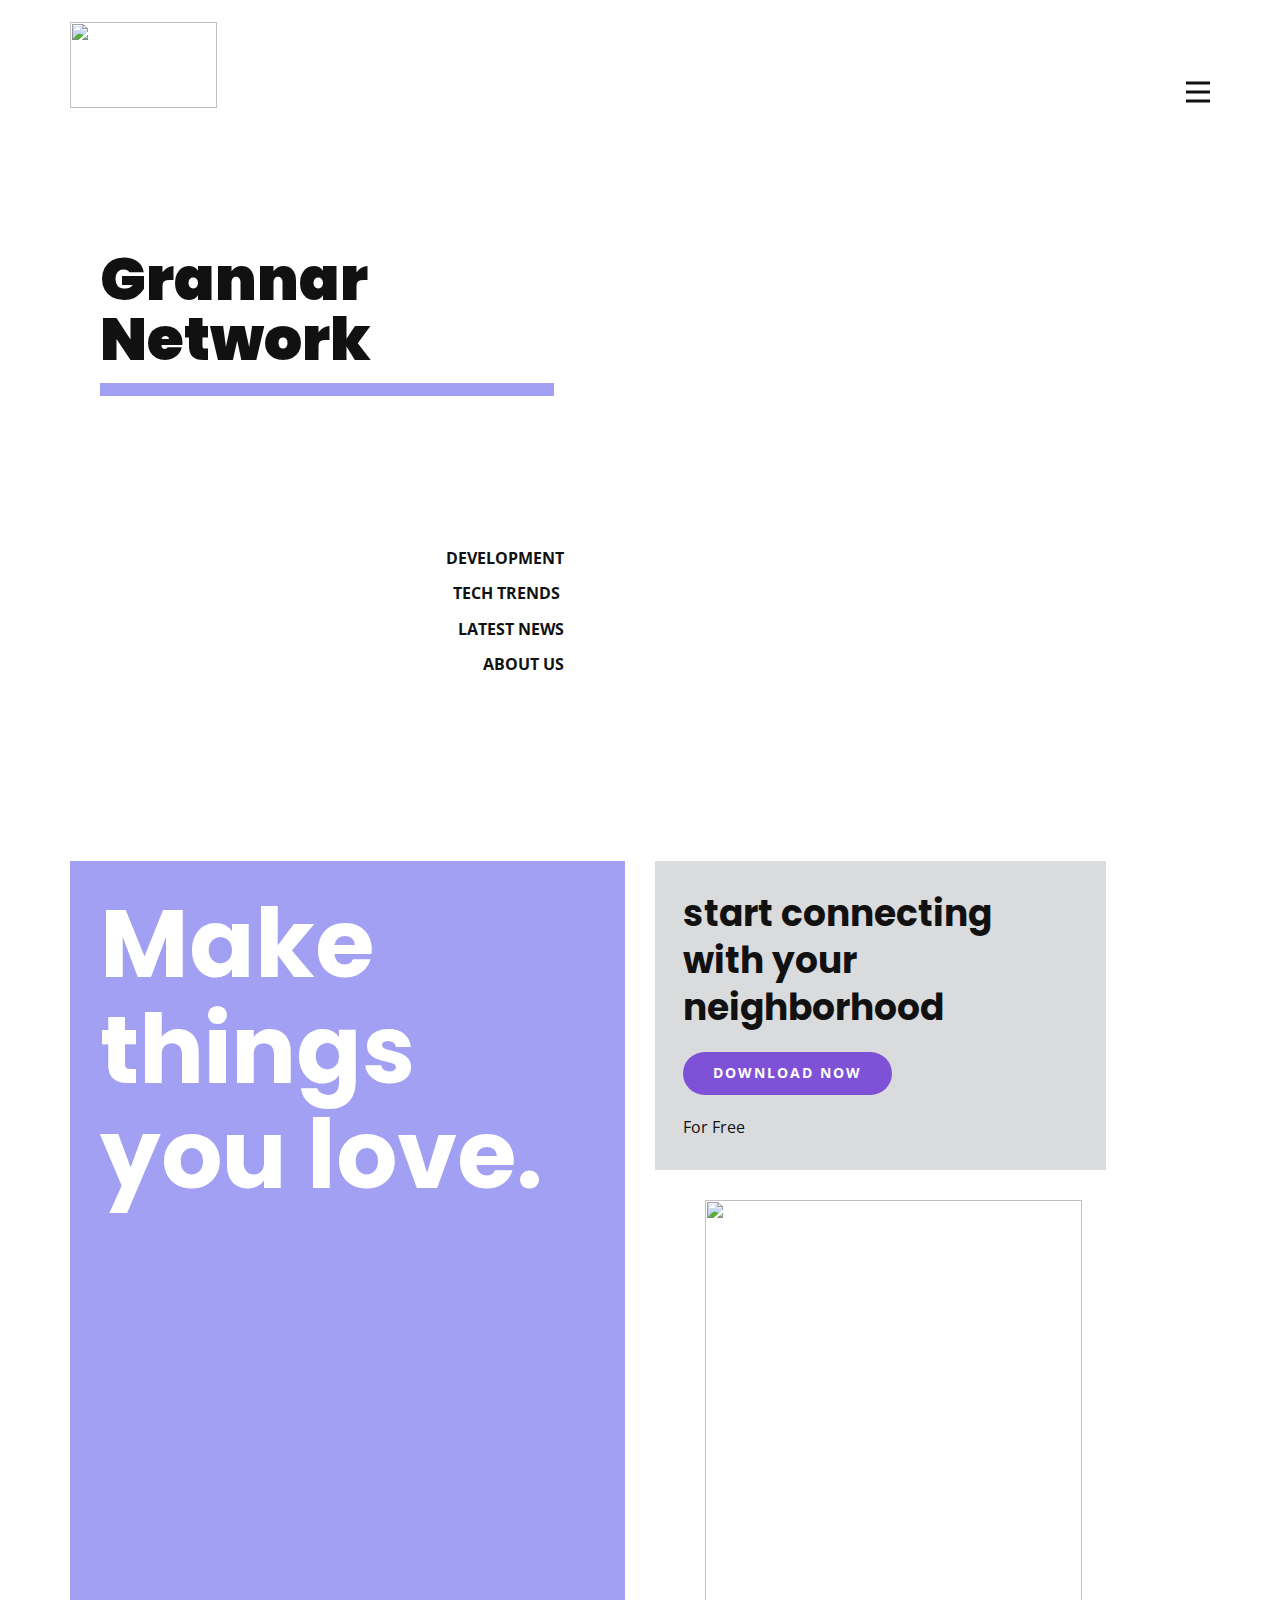
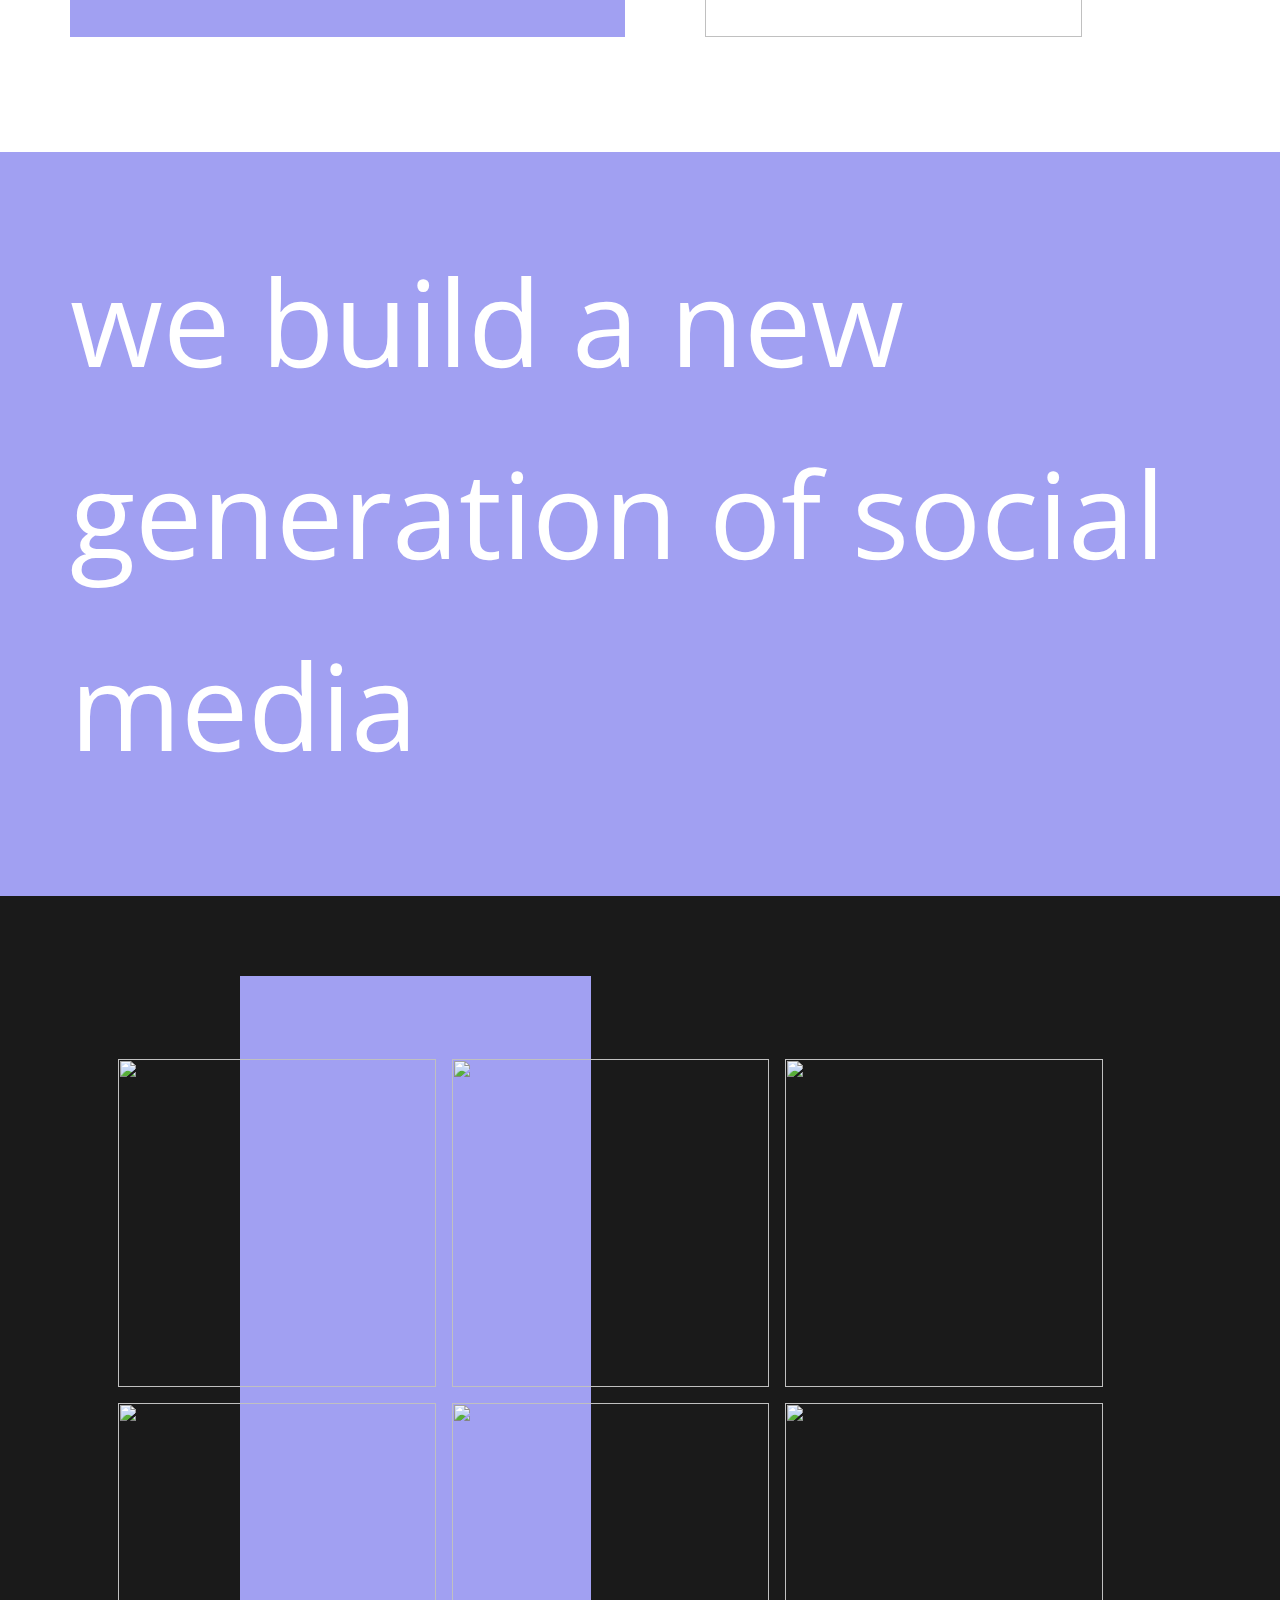
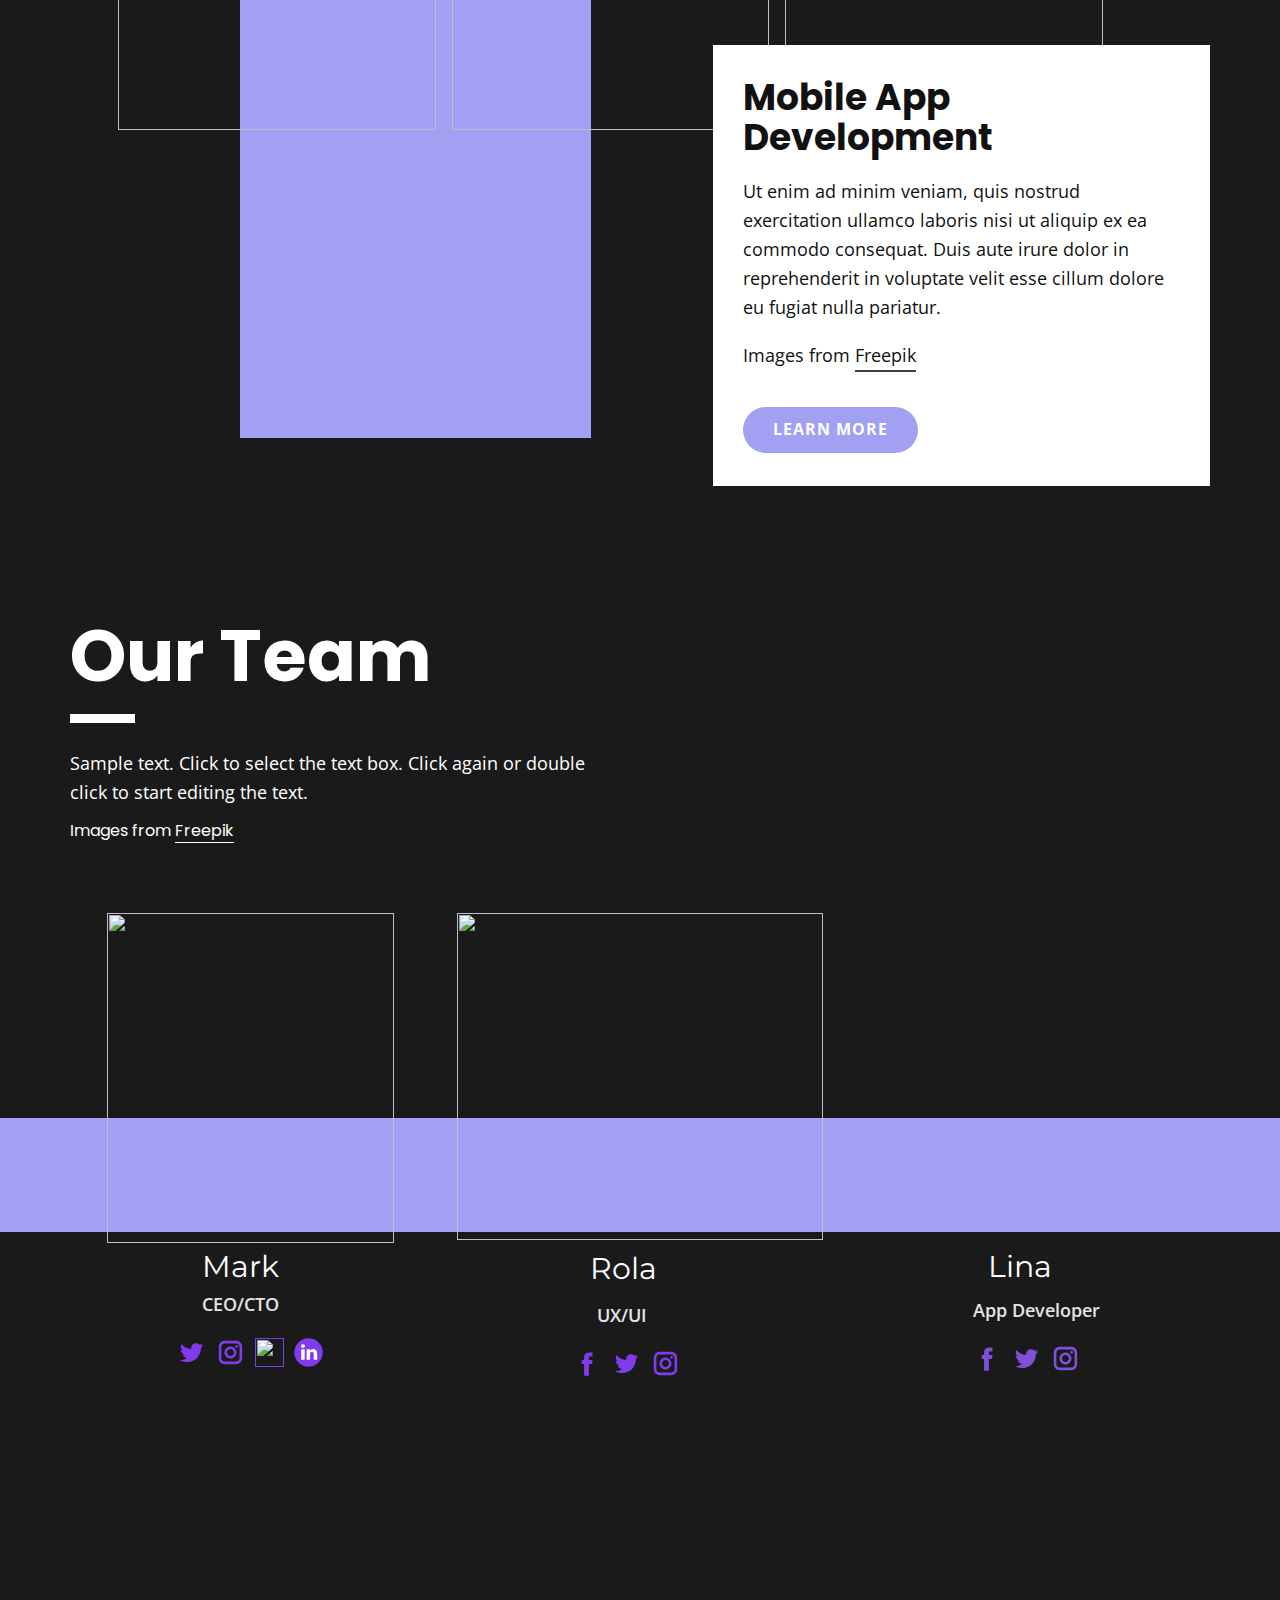
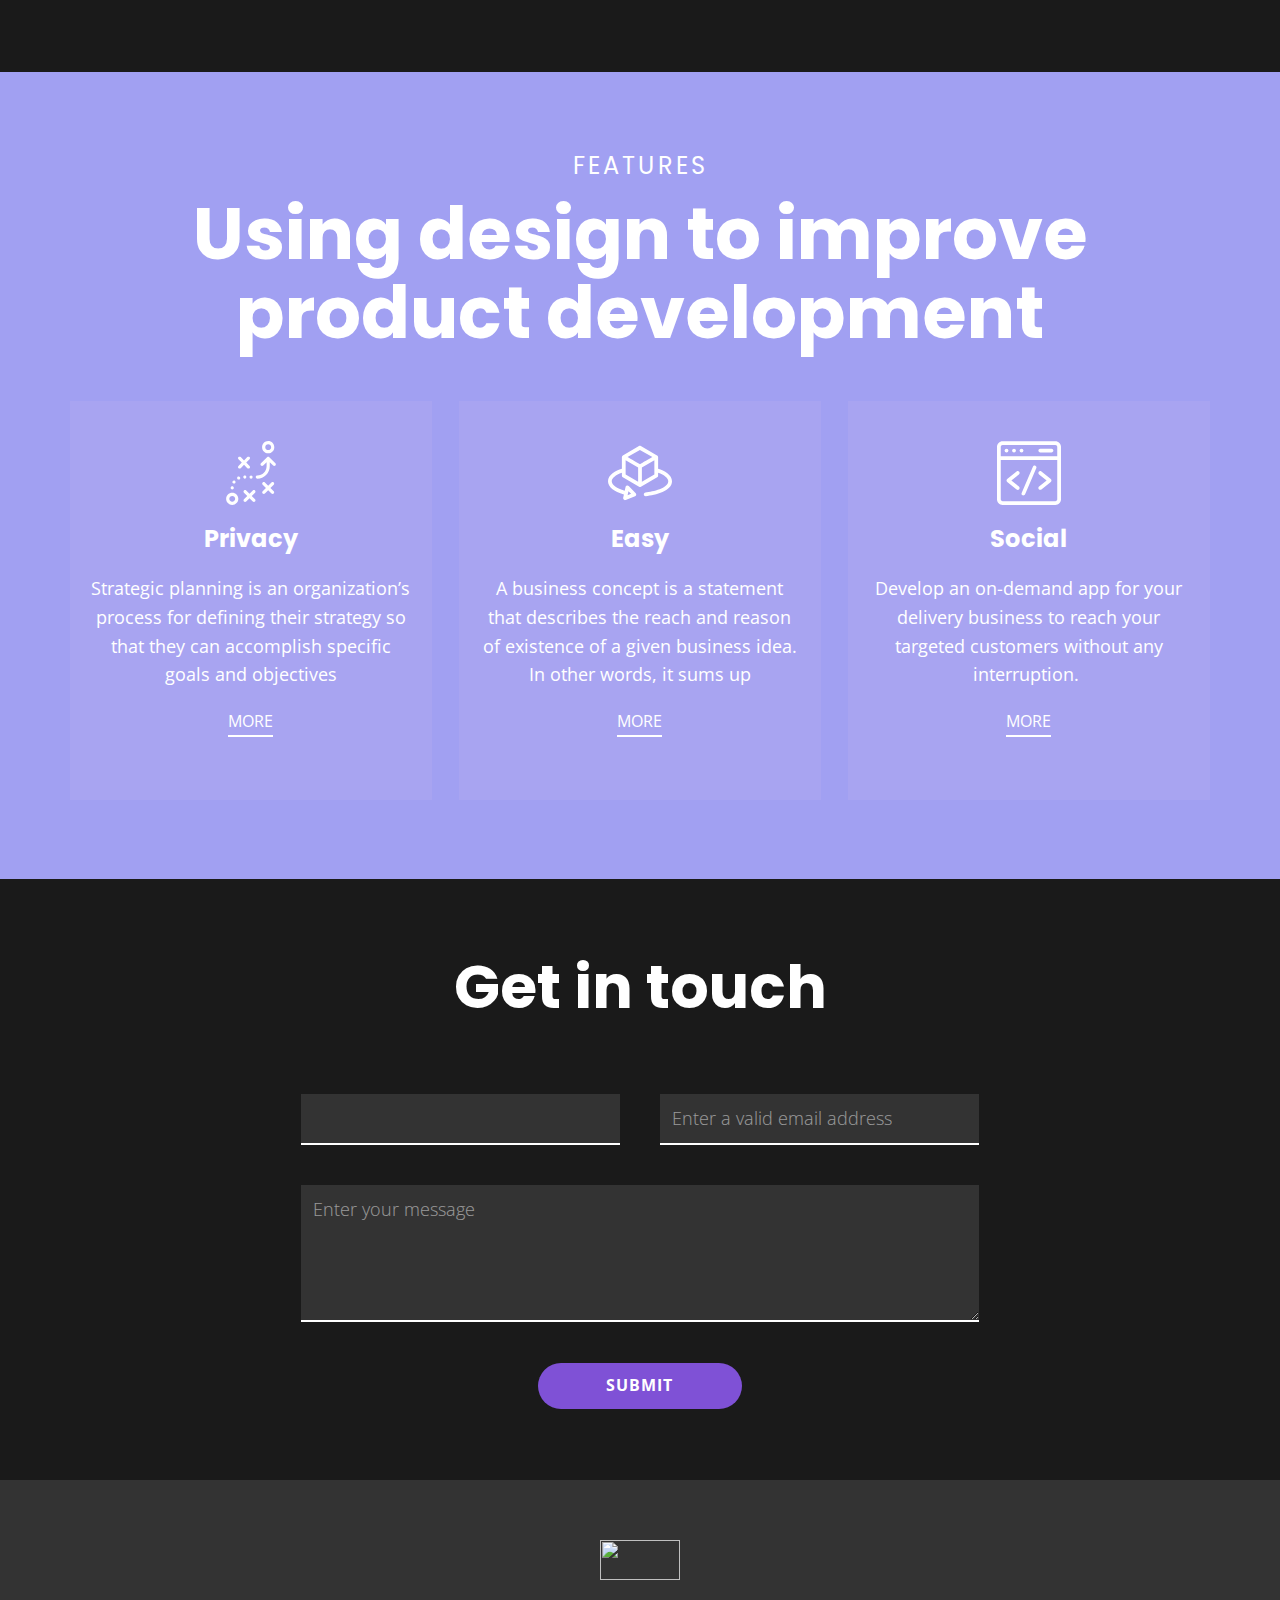
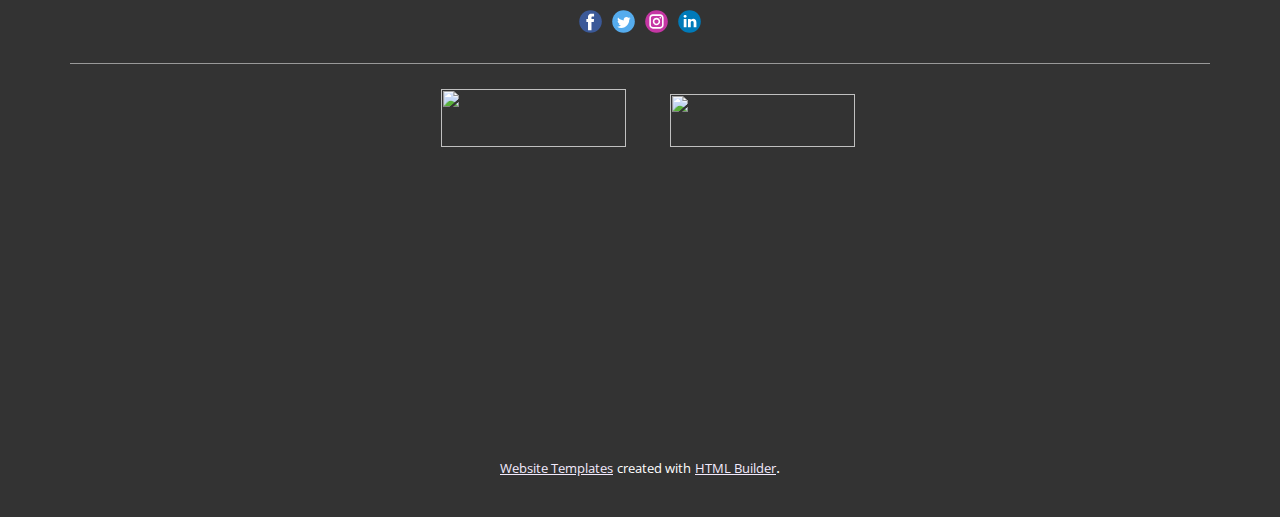
==== index.html @ 90493977 "Add files via upload" ====
<!DOCTYPE html>
<html style="font-size: 16px;" lang="en"><head>
    <meta name="viewport" content="width=device-width, initial-scale=1.0">
    <meta charset="utf-8">
    <meta name="keywords" content="Get in touch">
    <meta name="description" content="">
    <title>Page 5</title>
    <link rel="stylesheet" href="nicepage.css" media="screen">
<link rel="stylesheet" href="Page-5.css" media="screen">
    <script class="u-script" type="text/javascript" src="jquery-1.9.1.min.js" defer=""></script>
    <script class="u-script" type="text/javascript" src="nicepage.js" defer=""></script>
    <meta name="generator" content="Nicepage 4.21.19, nicepage.com">
    <link id="u-theme-google-font" rel="stylesheet" href="https://fonts.googleapis.com/css?family=Open+Sans:300,300i,400,400i,500,500i,600,600i,700,700i,800,800i|Poppins:100,100i,200,200i,300,300i,400,400i,500,500i,600,600i,700,700i,800,800i,900,900i">
    <link id="u-page-google-font" rel="stylesheet" href="https://fonts.googleapis.com/css?family=Montserrat:100,100i,200,200i,300,300i,400,400i,500,500i,600,600i,700,700i,800,800i,900,900i|Poppins:100,100i,200,200i,300,300i,400,400i,500,500i,600,600i,700,700i,800,800i,900,900i">
    
    
    
    
    
    
    
    
    <script type="application/ld+json">{
		"@context": "http://schema.org",
		"@type": "Organization",
		"name": "",
		"logo": "images/logo.png",
		"sameAs": []
}</script>
    <meta name="theme-color" content="#803bec">
    <meta property="og:title" content="Page 5">
    <meta property="og:type" content="website">
  </head>
  <body data-home-page="https://website3333588.nicepage.io/Page-5.html?version=c5b226ae-0040-4b20-9e9c-9c223d70b23f" data-home-page-title="Page 5" class="u-body u-xl-mode" data-lang="en"><header class="u-clearfix u-header u-header" id="sec-8624"><div class="u-clearfix u-sheet u-valign-middle u-sheet-1">
        <a href="https://nicepage.com" class="u-image u-logo u-image-1" data-image-width="304" data-image-height="179">
          <img src="images/logo.png" class="u-logo-image u-logo-image-1">
        </a>
        <nav class="u-menu u-menu-hamburger u-offcanvas u-menu-1" data-responsive-from="XL">
          <div class="menu-collapse" style="font-size: 1rem; letter-spacing: 0px; font-weight: 500;">
            <a class="u-button-style u-custom-active-color u-custom-border u-custom-border-color u-custom-hover-color u-custom-left-right-menu-spacing u-custom-padding-bottom u-custom-text-active-color u-custom-text-color u-custom-text-hover-color u-custom-top-bottom-menu-spacing u-nav-link u-text-active-palette-1-base u-text-hover-palette-2-base" href="#">
              <svg class="u-svg-link" viewBox="0 0 24 24"><use xlink:href="#menu-hamburger"></use></svg>
              <svg class="u-svg-content" version="1.1" id="menu-hamburger" viewBox="0 0 16 16" x="0px" y="0px" xmlns:xlink="http://www.w3.org/1999/xlink" xmlns="http://www.w3.org/2000/svg"><g><rect y="1" width="16" height="2"></rect><rect y="7" width="16" height="2"></rect><rect y="13" width="16" height="2"></rect>
</g></svg>
            </a>
          </div>
          <div class="u-custom-menu u-nav-container" wfd-invisible="true">
            <ul class="u-nav u-spacing-2 u-unstyled u-nav-1"><li class="u-nav-item"><a class="u-active-grey-5 u-button-style u-hover-grey-10 u-nav-link u-text-active-grey-90 u-text-grey-90 u-text-hover-grey-90" href="#" style="padding: 10px 20px;">Page 4</a>
</li></ul>
          </div>
          <div class="u-custom-menu u-nav-container-collapse">
            <div class="u-black u-container-style u-inner-container-layout u-opacity u-opacity-95 u-sidenav">
              <div class="u-inner-container-layout u-sidenav-overflow">
                <div class="u-menu-close"></div>
                <ul class="u-align-center u-nav u-popupmenu-items u-unstyled u-nav-2"><li class="u-nav-item"><a class="u-button-style u-nav-link" href="#" style="padding: 10px 20px;">Page 4</a>
</li></ul>
              </div>
            </div>
            <div class="u-black u-menu-overlay u-opacity u-opacity-70" wfd-invisible="true"></div>
          </div>
        </nav>
      </div></header> 
    <section class="u-clearfix u-image u-valign-middle u-section-1" src="" id="sec-90fb" data-image-width="1980" data-image-height="1385">
      <div class="u-clearfix u-layout-wrap u-layout-wrap-1">
        <div class="u-layout">
          <div class="u-layout-row">
            <div class="u-container-style u-layout-cell u-left-cell u-size-26-xl u-size-28-md u-size-28-sm u-size-28-xs u-size-29-lg u-layout-cell-1">
              <div class="u-container-layout u-valign-middle u-container-layout-1">
                <h2 class="u-align-left u-text u-text-1" spellcheck="false">Grannar ​Network</h2>
                <div class="u-border-13 u-border-custom-color-1 u-line u-line-horizontal u-line-1"></div>
                <p class="u-align-left-sm u-align-left-xs u-align-right-lg u-align-right-md u-align-right-xl u-text u-text-2">Development<br>Tech Trends&nbsp;<br>Latest news<br>About Us<br>
                </p>
              </div>
            </div>
            <div class="u-align-right u-container-style u-image u-layout-cell u-right-cell u-size-31-lg u-size-32-md u-size-32-sm u-size-32-xs u-size-34-xl u-image-1" data-image-width="691" data-image-height="864">
              <div class="u-container-layout u-container-layout-2"></div>
            </div>
          </div>
        </div>
      </div>
    </section>
    <section class="u-clearfix u-white u-section-2" id="carousel_f4f0">
      <div class="u-clearfix u-sheet u-sheet-1">
        <div class="u-clearfix u-expanded-width u-gutter-30 u-layout-wrap u-layout-wrap-1">
          <div class="u-layout" style="">
            <div class="u-layout-row" style="">
              <div class="u-size-30" style="">
                <div class="u-layout-col" style="">
                  <div class="u-container-style u-custom-color-1 u-layout-cell u-shape-rectangle u-size-60 u-layout-cell-1">
                    <div class="u-container-layout u-container-layout-1">
                      <h1 class="u-text u-text-default u-text-1">Make things you love.</h1>
                    </div>
                  </div>
                </div>
              </div>
              <div class="u-size-30">
                <div class="u-layout-col">
                  <div class="u-container-style u-layout-cell u-size-30 u-layout-cell-2">
                    <div class="u-container-layout u-valign-top u-container-layout-2">
                      <div class="u-align-left u-container-style u-expanded-width-xs u-group u-palette-5-light-2 u-shape-rectangle u-group-1">
                        <div class="u-container-layout u-valign-middle-lg u-valign-middle-xl u-container-layout-3">
                          <h2 class="u-text u-text-2" spellcheck="false"> start connecting with your neighborhood</h2>
                          <a href="https://nicepage.com/" class="u-active-palette-4-light-1 u-btn u-btn-round u-button-style u-hover-palette-4-light-1 u-palette-4-base u-radius-50 u-btn-1">download now</a>
                          <p class="u-text u-text-3">For Free</p>
                        </div>
                      </div>
                    </div>
                  </div>
                  <div class="u-container-style u-layout-cell u-size-30 u-layout-cell-3">
                    <div class="u-container-layout u-valign-bottom u-container-layout-4">
                      <img class="u-image u-image-1" src="images/MinimalisticiPhonemockupfloatinginairMockuuupsStudio.png" data-image-width="711" data-image-height="864">
                    </div>
                  </div>
                </div>
              </div>
            </div>
          </div>
        </div>
      </div>
    </section>
    <section class="u-clearfix u-custom-color-1 u-section-3" id="carousel_27c0">
      <div class="u-clearfix u-sheet u-sheet-1">
        <p class="u-text u-text-default u-text-1" spellcheck="false"> we build a new generation of social media</p>
      </div>
    </section>
    <section class="u-clearfix u-grey-90 u-section-4" id="carousel_7351">
      <div class="u-clearfix u-sheet u-valign-middle-xs u-sheet-1">
        <div class="u-custom-color-1 u-shape u-shape-rectangle u-shape-1"></div>
        <div class="u-gallery u-layout-grid u-lightbox u-no-transition u-show-text-on-hover u-gallery-1" id="carousel-d909">
          <div class="u-gallery-inner u-gallery-inner-1" role="listbox">
            <div class="u-effect-fade u-gallery-item u-gallery-item-1">
              <div class="u-back-slide" data-image-width="626" data-image-height="417">
                <img class="u-back-image u-expanded" src="images/businessman-checking-stock-market-online_53876-11970.jpg">
              </div>
              <div class="u-over-slide u-shading u-over-slide-1">
                <h3 class="u-gallery-heading"></h3>
                <p class="u-gallery-text"></p>
              </div>
            </div>
            <div class="u-effect-fade u-gallery-item u-gallery-item-2">
              <div class="u-back-slide" data-image-width="626" data-image-height="626">
                <img class="u-back-image u-expanded" src="images/music-player-app-interface-set_23-2148547854.jpg">
              </div>
              <div class="u-over-slide u-shading u-over-slide-2">
                <h3 class="u-gallery-heading"></h3>
                <p class="u-gallery-text"></p>
              </div>
            </div>
            <div class="u-effect-fade u-gallery-item u-gallery-item-3">
              <div class="u-back-slide" data-image-width="462" data-image-height="417">
                <img class="u-back-image u-expanded" src="images/cxcc.jpg">
              </div>
              <div class="u-over-slide u-shading u-over-slide-3">
                <h3 class="u-gallery-heading"></h3>
                <p class="u-gallery-text"></p>
              </div>
            </div>
            <div class="u-effect-fade u-gallery-item u-gallery-item-4">
              <div class="u-back-slide" data-image-width="462" data-image-height="417">
                <img class="u-back-image u-expanded" src="images/ccc.jpg">
              </div>
              <div class="u-over-slide u-shading u-over-slide-4">
                <h3 class="u-gallery-heading"></h3>
                <p class="u-gallery-text"></p>
              </div>
            </div>
            <div class="u-effect-fade u-gallery-item u-gallery-item-5">
              <div class="u-back-slide" data-image-width="462" data-image-height="417">
                <img class="u-back-image u-expanded" src="images/vcv.jpg">
              </div>
              <div class="u-over-slide u-shading u-over-slide-5">
                <h3 class="u-gallery-heading"></h3>
                <p class="u-gallery-text"></p>
              </div>
            </div>
            <div class="u-effect-fade u-gallery-item u-gallery-item-6">
              <div class="u-back-slide" data-image-width="626" data-image-height="626">
                <img class="u-back-image u-expanded" src="images/black-screen-smartphone-mockup-design_53876-65977.jpg">
              </div>
              <div class="u-over-slide u-shading u-over-slide-6">
                <h3 class="u-gallery-heading"></h3>
                <p class="u-gallery-text"></p>
              </div>
            </div>
          </div>
        </div>
        <div class="u-container-style u-expanded-width-xs u-group u-white u-group-1">
          <div class="u-container-layout u-valign-middle u-container-layout-1">
            <h2 class="u-text u-text-1">Mobile App Development </h2>
            <p class="u-text u-text-2">Ut enim ad minim veniam, quis nostrud exercitation ullamco laboris nisi ut aliquip ex ea commodo consequat. Duis aute irure dolor in reprehenderit in voluptate velit esse cillum dolore eu fugiat nulla pariatur.&nbsp;</p>
            <p class="u-text u-text-3">Images from <a href="https://www.freepik.com/psd/technology&quot;" class="u-active-none u-border-2 u-border-grey-75 u-border-no-left u-border-no-right u-border-no-top u-btn u-button-style u-hover-none u-none u-text-body-color u-btn-1">Freepik</a>
            </p>
            <a href="https://nicepage.com/c/blog-posts-website-mockup" class="u-active-palette-1-light-1 u-border-none u-btn u-btn-round u-button-style u-custom-color-1 u-hover-palette-1-light-1 u-radius-50 u-text-active-white u-text-body-alt-color u-text-hover-white u-btn-2">learn more</a>
          </div>
        </div>
      </div>
    </section>
    <section class="u-clearfix u-grey-90 u-section-5" id="sec-6626">
      <h1 class="u-text u-text-1">Our Team</h1>
      <div class="u-border-9 u-border-white u-line u-line-horizontal u-line-1"></div>
      <p class="u-text u-text-2">Sample text. Click to select the text box. Click again or double click to start editing the text.</p>
      <p class="u-align-left u-custom-font u-text u-text-3">Images from <a href="https://www.freepik.com/photos/people" class="u-border-1 u-border-no-left u-border-no-right u-border-no-top u-border-white u-btn u-button-link u-button-style u-none u-text-body-alt-color u-btn-1">Freepik</a>
      </p>
      <div class="u-custom-color-1 u-expanded-width u-shape u-shape-rectangle u-shape-1"></div>
      <div class="u-clearfix u-gutter-20 u-layout-wrap u-layout-wrap-1">
        <div class="u-gutter-0 u-layout">
          <div class="u-layout-row">
            <div class="u-container-style u-layout-cell u-size-20 u-layout-cell-1">
              <div class="u-container-layout u-container-layout-1">
                <img class="u-image u-image-1" src="images/27715.jpeg" data-image-width="544" data-image-height="781">
                <h4 class="u-custom-font u-font-montserrat u-text u-text-4" spellcheck="false">Mark</h4>
                <h5 class="u-custom-font u-text u-text-font u-text-grey-10 u-text-5">CEO/CTO</h5>
                <div class="u-social-icons u-spacing-10 u-social-icons-1">
                  <a class="u-social-url" target="_blank" href=""><span class="u-icon u-icon-circle u-social-icon u-social-twitter u-text-palette-1-base u-icon-1"><svg class="u-svg-link" preserveAspectRatio="xMidYMin slice" viewBox="0 0 112 112" style=""><use xlink:href="#svg-e84c"></use></svg><svg class="u-svg-content" viewBox="0 0 112 112" x="0px" y="0px" id="svg-e84c"><path d="M92.2,38.2c0,0.8,0,1.6,0,2.3c0,24.3-18.6,52.4-52.6,52.4c-10.6,0.1-20.2-2.9-28.5-8.2 c1.4,0.2,2.9,0.2,4.4,0.2c8.7,0,16.7-2.9,23-7.9c-8.1-0.2-14.9-5.5-17.3-12.8c1.1,0.2,2.4,0.2,3.4,0.2c1.6,0,3.3-0.2,4.8-0.7 c-8.4-1.6-14.9-9.2-14.9-18c0-0.2,0-0.2,0-0.2c2.5,1.4,5.4,2.2,8.4,2.3c-5-3.3-8.3-8.9-8.3-15.4c0-3.4,1-6.5,2.5-9.2 c9.1,11.1,22.7,18.5,38,19.2c-0.2-1.4-0.4-2.8-0.4-4.3c0.1-10,8.3-18.2,18.5-18.2c5.4,0,10.1,2.2,13.5,5.7c4.3-0.8,8.1-2.3,11.7-4.5 c-1.4,4.3-4.3,7.9-8.1,10.1c3.7-0.4,7.3-1.4,10.6-2.9C98.9,32.3,95.7,35.5,92.2,38.2z"></path></svg></span>
                  </a>
                  <a class="u-social-url" target="_blank" href=""><span class="u-icon u-icon-circle u-social-icon u-social-instagram u-text-palette-1-base u-icon-2"><svg class="u-svg-link" preserveAspectRatio="xMidYMin slice" viewBox="0 0 112 112" style=""><use xlink:href="#svg-ae04"></use></svg><svg class="u-svg-content" viewBox="0 0 112 112" x="0px" y="0px" id="svg-ae04"><path d="M55.9,32.9c-12.8,0-23.2,10.4-23.2,23.2s10.4,23.2,23.2,23.2s23.2-10.4,23.2-23.2S68.7,32.9,55.9,32.9z M55.9,69.4c-7.4,0-13.3-6-13.3-13.3c-0.1-7.4,6-13.3,13.3-13.3s13.3,6,13.3,13.3C69.3,63.5,63.3,69.4,55.9,69.4z"></path><path d="M79.7,26.8c-3,0-5.4,2.5-5.4,5.4s2.5,5.4,5.4,5.4c3,0,5.4-2.5,5.4-5.4S82.7,26.8,79.7,26.8z"></path><path d="M78.2,11H33.5C21,11,10.8,21.3,10.8,33.7v44.7c0,12.6,10.2,22.8,22.7,22.8h44.7c12.6,0,22.7-10.2,22.7-22.7 V33.7C100.8,21.1,90.6,11,78.2,11z M91,78.4c0,7.1-5.8,12.8-12.8,12.8H33.5c-7.1,0-12.8-5.8-12.8-12.8V33.7 c0-7.1,5.8-12.8,12.8-12.8h44.7c7.1,0,12.8,5.8,12.8,12.8V78.4z"></path></svg></span>
                  </a>
                  <a class="u-social-url" target="_blank" data-type="Custom" title="Custom" href=""><span class="u-file-icon u-icon u-social-custom u-social-icon u-text-palette-1-base u-icon-3"><img src="images/733609-b38aa7db.png" alt=""></span>
                  </a>
                  <a class="u-social-url" target="_blank" data-type="LinkedIn" title="LinkedIn" href=""><span class="u-icon u-social-icon u-social-linkedin u-text-palette-1-base u-icon-4"><svg class="u-svg-link" preserveAspectRatio="xMidYMin slice" viewBox="0 0 112 112" style=""><use xlink:href="#svg-2414"></use></svg><svg class="u-svg-content" viewBox="0 0 112 112" x="0" y="0" id="svg-2414"><circle fill="currentColor" cx="56.1" cy="56.1" r="55"></circle><path fill="#FFFFFF" d="M41.3,83.7H27.9V43.4h13.4V83.7z M34.6,37.9L34.6,37.9c-4.6,0-7.5-3.1-7.5-7c0-4,3-7,7.6-7s7.4,3,7.5,7
            C42.2,34.8,39.2,37.9,34.6,37.9z M89.6,83.7H76.2V62.2c0-5.4-1.9-9.1-6.8-9.1c-3.7,0-5.9,2.5-6.9,4.9c-0.4,0.9-0.4,2.1-0.4,3.3v22.5
            H48.7c0,0,0.2-36.5,0-40.3h13.4v5.7c1.8-2.7,5-6.7,12.1-6.7c8.8,0,15.4,5.8,15.4,18.1V83.7z"></path></svg></span>
                  </a>
                </div>
              </div>
            </div>
            <div class="u-container-style u-layout-cell u-size-20 u-layout-cell-2">
              <div class="u-container-layout u-valign-top-md u-valign-top-sm u-valign-top-xs u-container-layout-2">
                <img class="u-expanded-width u-image u-image-2" src="images/Group34113.png" data-image-width="853" data-image-height="853">
                <h4 class="u-custom-font u-font-montserrat u-text u-text-6" spellcheck="false">Rola</h4>
                <h5 class="u-custom-font u-text u-text-font u-text-grey-10 u-text-7">UX/UI</h5>
                <div class="u-social-icons u-spacing-10 u-social-icons-2">
                  <a class="u-social-url" target="_blank" href=""><span class="u-icon u-icon-circle u-social-facebook u-social-icon u-text-palette-1-base u-icon-5"><svg class="u-svg-link" preserveAspectRatio="xMidYMin slice" viewBox="0 0 112 112" style=""><use xlink:href="#svg-1d12"></use></svg><svg class="u-svg-content" viewBox="0 0 112 112" x="0px" y="0px" id="svg-1d12"><path d="M75.5,28.8H65.4c-1.5,0-4,0.9-4,4.3v9.4h13.9l-1.5,15.8H61.4v45.1H42.8V58.3h-8.8V42.4h8.8V32.2 c0-7.4,3.4-18.8,18.8-18.8h13.8v15.4H75.5z"></path></svg></span>
                  </a>
                  <a class="u-social-url" target="_blank" href=""><span class="u-icon u-icon-circle u-social-icon u-social-twitter u-text-palette-1-base u-icon-6"><svg class="u-svg-link" preserveAspectRatio="xMidYMin slice" viewBox="0 0 112 112" style=""><use xlink:href="#svg-7278"></use></svg><svg class="u-svg-content" viewBox="0 0 112 112" x="0px" y="0px" id="svg-7278"><path d="M92.2,38.2c0,0.8,0,1.6,0,2.3c0,24.3-18.6,52.4-52.6,52.4c-10.6,0.1-20.2-2.9-28.5-8.2 c1.4,0.2,2.9,0.2,4.4,0.2c8.7,0,16.7-2.9,23-7.9c-8.1-0.2-14.9-5.5-17.3-12.8c1.1,0.2,2.4,0.2,3.4,0.2c1.6,0,3.3-0.2,4.8-0.7 c-8.4-1.6-14.9-9.2-14.9-18c0-0.2,0-0.2,0-0.2c2.5,1.4,5.4,2.2,8.4,2.3c-5-3.3-8.3-8.9-8.3-15.4c0-3.4,1-6.5,2.5-9.2 c9.1,11.1,22.7,18.5,38,19.2c-0.2-1.4-0.4-2.8-0.4-4.3c0.1-10,8.3-18.2,18.5-18.2c5.4,0,10.1,2.2,13.5,5.7c4.3-0.8,8.1-2.3,11.7-4.5 c-1.4,4.3-4.3,7.9-8.1,10.1c3.7-0.4,7.3-1.4,10.6-2.9C98.9,32.3,95.7,35.5,92.2,38.2z"></path></svg></span>
                  </a>
                  <a class="u-social-url" target="_blank" href=""><span class="u-icon u-icon-circle u-social-icon u-social-instagram u-text-palette-1-base u-icon-7"><svg class="u-svg-link" preserveAspectRatio="xMidYMin slice" viewBox="0 0 112 112" style=""><use xlink:href="#svg-4e61"></use></svg><svg class="u-svg-content" viewBox="0 0 112 112" x="0px" y="0px" id="svg-4e61"><path d="M55.9,32.9c-12.8,0-23.2,10.4-23.2,23.2s10.4,23.2,23.2,23.2s23.2-10.4,23.2-23.2S68.7,32.9,55.9,32.9z M55.9,69.4c-7.4,0-13.3-6-13.3-13.3c-0.1-7.4,6-13.3,13.3-13.3s13.3,6,13.3,13.3C69.3,63.5,63.3,69.4,55.9,69.4z"></path><path d="M79.7,26.8c-3,0-5.4,2.5-5.4,5.4s2.5,5.4,5.4,5.4c3,0,5.4-2.5,5.4-5.4S82.7,26.8,79.7,26.8z"></path><path d="M78.2,11H33.5C21,11,10.8,21.3,10.8,33.7v44.7c0,12.6,10.2,22.8,22.7,22.8h44.7c12.6,0,22.7-10.2,22.7-22.7 V33.7C100.8,21.1,90.6,11,78.2,11z M91,78.4c0,7.1-5.8,12.8-12.8,12.8H33.5c-7.1,0-12.8-5.8-12.8-12.8V33.7 c0-7.1,5.8-12.8,12.8-12.8h44.7c7.1,0,12.8,5.8,12.8,12.8V78.4z"></path></svg></span>
                  </a>
                </div>
              </div>
            </div>
            <div class="u-container-style u-layout-cell u-size-20 u-layout-cell-3">
              <div class="u-container-layout u-container-layout-3">
                <h4 class="u-custom-font u-font-montserrat u-text u-text-8" spellcheck="false">Lina</h4>
                <h5 class="u-custom-font u-text u-text-font u-text-grey-10 u-text-9">App Developer</h5>
                <div class="u-social-icons u-spacing-10 u-social-icons-3">
                  <a class="u-social-url" target="_blank" href=""><span class="u-icon u-icon-circle u-social-facebook u-social-icon u-text-palette-4-base u-icon-8"><svg class="u-svg-link" preserveAspectRatio="xMidYMin slice" viewBox="0 0 112 112" style=""><use xlink:href="#svg-b4de"></use></svg><svg class="u-svg-content" viewBox="0 0 112 112" x="0px" y="0px" id="svg-b4de"><path d="M75.5,28.8H65.4c-1.5,0-4,0.9-4,4.3v9.4h13.9l-1.5,15.8H61.4v45.1H42.8V58.3h-8.8V42.4h8.8V32.2 c0-7.4,3.4-18.8,18.8-18.8h13.8v15.4H75.5z"></path></svg></span>
                  </a>
                  <a class="u-social-url" target="_blank" href=""><span class="u-icon u-icon-circle u-social-icon u-social-twitter u-text-palette-4-base u-icon-9"><svg class="u-svg-link" preserveAspectRatio="xMidYMin slice" viewBox="0 0 112 112" style=""><use xlink:href="#svg-e5a1"></use></svg><svg class="u-svg-content" viewBox="0 0 112 112" x="0px" y="0px" id="svg-e5a1"><path d="M92.2,38.2c0,0.8,0,1.6,0,2.3c0,24.3-18.6,52.4-52.6,52.4c-10.6,0.1-20.2-2.9-28.5-8.2 c1.4,0.2,2.9,0.2,4.4,0.2c8.7,0,16.7-2.9,23-7.9c-8.1-0.2-14.9-5.5-17.3-12.8c1.1,0.2,2.4,0.2,3.4,0.2c1.6,0,3.3-0.2,4.8-0.7 c-8.4-1.6-14.9-9.2-14.9-18c0-0.2,0-0.2,0-0.2c2.5,1.4,5.4,2.2,8.4,2.3c-5-3.3-8.3-8.9-8.3-15.4c0-3.4,1-6.5,2.5-9.2 c9.1,11.1,22.7,18.5,38,19.2c-0.2-1.4-0.4-2.8-0.4-4.3c0.1-10,8.3-18.2,18.5-18.2c5.4,0,10.1,2.2,13.5,5.7c4.3-0.8,8.1-2.3,11.7-4.5 c-1.4,4.3-4.3,7.9-8.1,10.1c3.7-0.4,7.3-1.4,10.6-2.9C98.9,32.3,95.7,35.5,92.2,38.2z"></path></svg></span>
                  </a>
                  <a class="u-social-url" target="_blank" href=""><span class="u-icon u-icon-circle u-social-icon u-social-instagram u-text-palette-4-base u-icon-10"><svg class="u-svg-link" preserveAspectRatio="xMidYMin slice" viewBox="0 0 112 112" style=""><use xlink:href="#svg-6493"></use></svg><svg class="u-svg-content" viewBox="0 0 112 112" x="0px" y="0px" id="svg-6493"><path d="M55.9,32.9c-12.8,0-23.2,10.4-23.2,23.2s10.4,23.2,23.2,23.2s23.2-10.4,23.2-23.2S68.7,32.9,55.9,32.9z M55.9,69.4c-7.4,0-13.3-6-13.3-13.3c-0.1-7.4,6-13.3,13.3-13.3s13.3,6,13.3,13.3C69.3,63.5,63.3,69.4,55.9,69.4z"></path><path d="M79.7,26.8c-3,0-5.4,2.5-5.4,5.4s2.5,5.4,5.4,5.4c3,0,5.4-2.5,5.4-5.4S82.7,26.8,79.7,26.8z"></path><path d="M78.2,11H33.5C21,11,10.8,21.3,10.8,33.7v44.7c0,12.6,10.2,22.8,22.7,22.8h44.7c12.6,0,22.7-10.2,22.7-22.7 V33.7C100.8,21.1,90.6,11,78.2,11z M91,78.4c0,7.1-5.8,12.8-12.8,12.8H33.5c-7.1,0-12.8-5.8-12.8-12.8V33.7 c0-7.1,5.8-12.8,12.8-12.8h44.7c7.1,0,12.8,5.8,12.8,12.8V78.4z"></path></svg></span>
                  </a>
                </div>
              </div>
            </div>
          </div>
        </div>
      </div>
    </section>
    <section class="u-align-center u-clearfix u-custom-color-1 u-section-6" id="carousel_d587">
      <div class="u-clearfix u-sheet u-valign-middle-lg u-valign-middle-md u-valign-middle-sm u-valign-middle-xs u-sheet-1">
        <h4 class="u-text u-text-1">Features</h4>
        <h1 class="u-text u-text-2">Using design to improve product development</h1>
        <div class="u-expanded-width u-list u-list-1">
          <div class="u-repeater u-repeater-1">
            <div class="u-align-center u-container-style u-list-item u-opacity u-opacity-20 u-palette-4-light-2 u-repeater-item u-shape-rectangle u-list-item-1">
              <div class="u-container-layout u-similar-container u-valign-top u-container-layout-1"><span class="u-icon u-icon-circle u-text-body-alt-color u-icon-1"><svg class="u-svg-link" preserveAspectRatio="xMidYMin slice" viewBox="0 0 486.9 486.9" style=""><use xlink:href="#svg-54fe"></use></svg><svg class="u-svg-content" viewBox="0 0 486.9 486.9" x="0px" y="0px" id="svg-54fe" style="enable-background:new 0 0 486.9 486.9;"><g><g><path d="M374.288,93.2c25.6,0,46.4-20.9,46.4-46.6S399.888,0,374.288,0s-46.4,21-46.4,46.6S348.688,93.2,374.288,93.2z     M374.288,24.1c12.3,0,22.4,10.1,22.4,22.6s-10,22.6-22.4,22.6s-22.4-10.2-22.4-22.7S361.888,24.1,374.288,24.1z"></path><path d="M100.688,393.7c-25.6,0-46.4,20.9-46.4,46.6s20.8,46.6,46.4,46.6s46.4-20.9,46.4-46.6S126.188,393.7,100.688,393.7z     M100.688,462.9c-12.3,0-22.4-10.1-22.4-22.6c0-12.4,10-22.6,22.4-22.6s22.4,10.1,22.4,22.6    C122.988,452.7,112.988,462.9,100.688,462.9z"></path><path d="M215.388,206.5c2.3,2.3,5.4,3.5,8.5,3.5s6.1-1.2,8.5-3.5c4.7-4.7,4.7-12.3,0-17l-25-25l25-25c4.7-4.7,4.7-12.3,0-17    c-4.7-4.7-12.3-4.7-17,0l-25,25l-25-25c-4.7-4.7-12.3-4.7-17,0c-4.7,4.7-4.7,12.3,0,17l25,25l-25,25c-4.7,4.7-4.7,12.3,0,17    c2.3,2.3,5.4,3.5,8.5,3.5s6.1-1.2,8.5-3.5l25-25L215.388,206.5z"></path><path d="M416.288,315c-4.7-4.7-12.3-4.7-17,0l-25,25l-25-25c-4.7-4.7-12.3-4.7-17,0s-4.7,12.3,0,17l25,25l-25,25    c-4.7,4.7-4.7,12.3,0,17c2.3,2.3,5.4,3.5,8.5,3.5s6.1-1.2,8.5-3.5l25-25l25,25c2.3,2.3,5.4,3.5,8.5,3.5s6.1-1.2,8.5-3.5    c4.7-4.7,4.7-12.3,0-17l-25-25l25-25C420.988,327.2,420.988,319.7,416.288,315z"></path><path d="M274.088,376.9c-4.7-4.7-12.3-4.7-17,0l-25,25l-25-25c-4.7-4.7-12.3-4.7-17,0c-4.7,4.7-4.7,12.3,0,17l25,25l-25,25    c-4.7,4.7-4.7,12.3,0,17c2.3,2.3,5.4,3.5,8.5,3.5s6.1-1.2,8.5-3.5l25-25l25,25c2.3,2.3,5.4,3.5,8.5,3.5s6.1-1.2,8.5-3.5    c4.7-4.7,4.7-12.3,0-17l-25-25l25-25C278.688,389.2,278.688,381.6,274.088,376.9z"></path><path d="M196.388,286.7c6.6,0,12-5.4,12-12c0-6.6-5.4-12-12-12s-12,5.4-12,12C184.388,281.3,189.688,286.7,196.388,286.7z"></path><path d="M107.488,322.1c2,1.3,4.3,2,6.6,2c3.9,0,7.7-1.9,10-5.4c3.6-5.5,2.1-13-3.4-16.6c-5.5-3.6-13-2.1-16.6,3.4    C100.388,311,101.888,318.5,107.488,322.1z"></path><path d="M144.988,270.8c-6.1,2.7-8.8,9.8-6.1,15.8c2,4.5,6.4,7.1,11,7.1c1.6,0,3.3-0.3,4.9-1c6.1-2.7,8.8-9.8,6.1-15.8    C158.087,270.8,150.988,268.1,144.988,270.8z"></path><circle cx="243.888" cy="274.7" r="12"></circle><path d="M100.688,369c3.2,0,6.3-1.3,8.5-3.5s3.5-5.3,3.5-8.5s-1.3-6.3-3.5-8.5s-5.3-3.5-8.5-3.5s-6.3,1.3-8.5,3.5    s-3.5,5.3-3.5,8.5s1.3,6.3,3.5,8.5S97.488,369,100.688,369z"></path><path d="M429.088,170.2l-46.4-46.4c-4.7-4.7-12.3-4.7-17,0l-46.4,46.4c-4.7,4.7-4.7,12.3,0,17s12.3,4.7,17,0l25.9-25.9v31    c0,38.8-31.8,70.3-70.9,70.3c-6.6,0-12,5.4-12,12c0,6.6,5.4,12,12,12c52.3,0,94.9-42.3,94.9-94.3v-31.1l25.9,25.9    c2.3,2.3,5.4,3.5,8.5,3.5s6.1-1.2,8.5-3.5C433.788,182.5,433.788,174.9,429.088,170.2z"></path>
</g>
</g></svg></span>
                <h4 class="u-text u-text-body-alt-color u-text-3"> Privacy </h4>
                <p class="u-text u-text-body-alt-color u-text-4">Strategic planning is an organization’s process for defining their strategy so that they can accomplish specific goals and objectives</p>
                <a href="https://nicepage.com/k/blank-html-templates" class="u-border-2 u-border-active-palette-1-base u-border-hover-palette-1-base u-border-no-left u-border-no-right u-border-no-top u-border-white u-btn u-button-style u-none u-text-active-white u-text-body-alt-color u-text-hover-white u-btn-1">more</a>
              </div>
            </div>
            <div class="u-align-center u-container-style u-list-item u-opacity u-opacity-20 u-palette-4-light-2 u-repeater-item u-shape-rectangle u-video-cover u-list-item-2">
              <div class="u-container-layout u-similar-container u-valign-top u-container-layout-2"><span class="u-icon u-icon-circle u-text-body-alt-color u-icon-2"><svg class="u-svg-link" preserveAspectRatio="xMidYMin slice" viewBox="0 0 512 512" style=""><use xlink:href="#svg-3b4d"></use></svg><svg class="u-svg-content" viewBox="0 0 512 512" id="svg-3b4d"><g><path d="m400.904 222.798v-94.404c0-7.224-5.133-13.354-12.119-14.72l-126.096-72.801c-4.641-2.68-10.359-2.68-15 0l-129.093 74.532c-4.641 2.679-7.5 7.631-7.5 12.99v94.404c-49.739 15.649-111.096 47.948-111.096 100.064 0 44.723 47.412 83.574 127.305 104.758l-5.96 27.292c-2.556 11.702 9.041 21.601 20.226 17.127l75-30c9.922-3.967 12.64-16.794 5.129-24.439l-56-57c-8.332-8.478-22.812-4.334-25.355 7.313l-6.631 30.363c-63.304-17.056-103.714-46.228-103.714-75.414 0-25.345 30.686-50.947 81.096-68.464v23.06c0 5.359 2.859 10.311 7.5 12.99l129.904 75c4.641 2.68 10.359 2.68 15 0l129.904-75c4.641-2.68 7.5-7.631 7.5-12.99v-23.06c50.41 17.517 81.096 43.119 81.096 68.464 0 55.546-121.998 83.743-181.91 88.684-8.256.682-14.396 7.928-13.715 16.184.675 8.174 7.835 14.395 16.184 13.715 78.101-6.457 209.441-40.205 209.441-118.583 0-52.121-61.374-84.42-111.096-100.065zm-237.167 178.612 20.773 21.144-27.821 11.129zm91.452-330.227 99.904 57.68c-12.197 7.042-90.954 52.512-99.093 57.211-8.88-5.127-86.579-49.986-99.904-57.68zm-114.093 83.193 99.904 57.679v114.423l-99.904-57.68zm229.808 114.422-99.904 57.68v-114.423l99.904-57.679z"></path>
</g></svg></span>
                <h4 class="u-text u-text-body-alt-color u-text-5">Easy</h4>
                <p class="u-text u-text-body-alt-color u-text-6">A business concept is a statement that describes the reach and reason of existence of a given business idea. In other words, it sums up</p>
                <a href="https://nicepage.com/" class="u-border-2 u-border-active-palette-1-base u-border-hover-palette-1-base u-border-no-left u-border-no-right u-border-no-top u-border-white u-btn u-button-style u-none u-text-active-white u-text-body-alt-color u-text-hover-white u-btn-2">more</a>
              </div>
            </div>
            <div class="u-align-center u-container-style u-list-item u-opacity u-opacity-20 u-palette-4-light-2 u-repeater-item u-shape-rectangle u-video-cover u-list-item-3">
              <div class="u-container-layout u-similar-container u-valign-top u-container-layout-3"><span class="u-icon u-icon-circle u-icon-3"><svg class="u-svg-link" preserveAspectRatio="xMidYMin slice" viewBox="0 0 512 512" style=""><use xlink:href="#svg-9ced"></use></svg><svg class="u-svg-content" viewBox="0 0 512 512" id="svg-9ced"><path d="m467 1h-422c-24.813 0-45 20.187-45 45v420c0 24.813 20.187 45 45 45h422c24.813 0 45-20.187 45-45v-420c0-24.813-20.187-45-45-45zm-422 30h422c8.271 0 15 6.729 15 15v75h-452v-75c0-8.271 6.729-15 15-15zm422 450h-422c-8.271 0-15-6.729-15-15v-315h452v315c0 8.271-6.729 15-15 15z"></path><path d="m306.909 197.213c-7.614-3.263-16.433.264-19.696 7.878l-90 210c-3.264 7.614.264 16.433 7.878 19.696 7.617 3.264 16.434-.266 19.696-7.878l90-210c3.264-7.615-.264-16.433-7.878-19.696z"></path><path d="m177.713 246.629c-5.176-6.469-14.617-7.517-21.083-2.342l-75 60c-7.499 5.997-7.504 17.424 0 23.426l75 60c6.469 5.176 15.91 4.126 21.083-2.342 5.175-6.469 4.127-15.909-2.343-21.083l-60.358-48.288 60.358-48.287c6.47-5.175 7.518-14.614 2.343-21.084z"></path><path d="m430.37 304.287-75-60c-6.469-5.176-15.909-4.127-21.083 2.342-5.175 6.469-4.127 15.909 2.343 21.083l60.358 48.288-60.358 48.287c-6.47 5.175-7.518 14.614-2.343 21.083 5.182 6.476 14.623 7.512 21.083 2.342l75-60c7.499-5.997 7.504-17.423 0-23.425z"></path><circle cx="76" cy="76" r="15"></circle><circle cx="136" cy="76" r="15"></circle><circle cx="196" cy="76" r="15"></circle><path d="m346 91h90c8.284 0 15-6.716 15-15s-6.716-15-15-15h-90c-8.284 0-15 6.716-15 15s6.716 15 15 15z"></path></svg></span>
                <h4 class="u-text u-text-body-alt-color u-text-7"> Social</h4>
                <p class="u-text u-text-body-alt-color u-text-8">Develop an on-demand app for your delivery business to reach your targeted customers without any interruption.&nbsp;</p>
                <a href="https://nicepage.com/ru/c/galereya-html-shablony" class="u-border-2 u-border-active-palette-1-base u-border-hover-palette-1-base u-border-no-left u-border-no-right u-border-no-top u-border-white u-btn u-button-style u-none u-text-active-white u-text-body-alt-color u-text-hover-white u-btn-3">more</a>
              </div>
            </div>
          </div>
        </div>
      </div>
    </section>
    <section class="u-align-center u-clearfix u-grey-90 u-section-7" id="sec-8ab1">
      <div class="u-clearfix u-sheet u-valign-middle-xs u-sheet-1">
        <h2 class="u-text u-text-1">Get in touch</h2>
        <div class="u-expanded-width-xs u-form u-form-1">
          <grammarly-extension style="position: absolute; top: 0px; left: 0px; pointer-events: none;" class="cGcvT"></grammarly-extension>
          <grammarly-extension style="position: absolute; top: 0px; left: 0px; pointer-events: none;" class="cGcvT"></grammarly-extension>
          <form action="https://forms.nicepagesrv.com/Form/Process" class="u-clearfix u-form-spacing-40 u-form-vertical u-inner-form" source="email">
            <div class="u-form-group u-form-name u-form-partition-factor-2 u-form-group-1">
              <label for="name-e4cc" class="u-form-control-hidden u-label u-text-body-alt-color u-label-1" wfd-invisible="true">Name</label>
              <input type="text" placeholder="" id="name-e4cc" name="name" class="u-border-2 u-border-no-left u-border-no-right u-border-no-top u-border-white u-grey-80 u-input u-input-rectangle u-text-body-alt-color u-input-1" required="">
            </div>
            <div class="u-form-email u-form-group u-form-partition-factor-2 u-form-group-2">
              <label for="email-e4cc" class="u-form-control-hidden u-label u-text-body-alt-color u-label-2" wfd-invisible="true">Email</label>
              <input type="email" placeholder="Enter a valid email address" id="email-e4cc" name="email" class="u-border-2 u-border-no-left u-border-no-right u-border-no-top u-border-white u-grey-80 u-input u-input-rectangle u-text-body-alt-color u-input-2" required="">
            </div>
            <div class="u-form-group u-form-message u-form-group-3">
              <label for="message-e4cc" class="u-form-control-hidden u-label u-text-body-alt-color u-label-3" wfd-invisible="true">Message</label>
              <textarea placeholder="Enter your message" rows="4" cols="50" id="message-e4cc" name="message" class="u-border-2 u-border-no-left u-border-no-right u-border-no-top u-border-white u-grey-80 u-input u-input-rectangle u-text-body-alt-color u-input-3" required="" spellcheck="false"></textarea>
            </div>
            <div class="u-align-center u-form-group u-form-submit u-form-group-4">
              <a href="#" class="u-btn u-btn-round u-btn-submit u-button-style u-hover-palette-1-dark-1 u-palette-4-base u-radius-50 u-btn-1">Submit</a>
              <input type="submit" value="submit" class="u-form-control-hidden u-grey-5" wfd-invisible="true">
            </div>
            <div class="u-form-send-message u-form-send-success" wfd-invisible="true">Thank you! Your message has been sent.</div>
            <div class="u-form-send-error u-form-send-message" wfd-invisible="true">Unable to send your message. Please fix errors then try again.</div>
            <input type="hidden" value="" name="recaptchaResponse" wfd-invisible="true">
            <input type="hidden" name="formServices" value="5ae22f359cd1ee04434cb2528dfc115a">
          </form>
        </div>
      </div>
    </section>
    
    
    <footer class="u-clearfix u-footer u-grey-80" id="sec-a418"><div class="u-clearfix u-sheet u-sheet-1">
        <a href="https://nicepage.com" class="u-image u-logo u-image-1" data-image-width="80" data-image-height="40">
          <img src="images/default-logo.png" class="u-logo-image u-logo-image-1">
        </a>
        <div class="u-align-left u-social-icons u-spacing-10 u-social-icons-1">
          <a class="u-social-url" title="facebook" target="_blank" href=""><span class="u-icon u-social-facebook u-social-icon u-icon-1"><svg class="u-svg-link" preserveAspectRatio="xMidYMin slice" viewBox="0 0 112 112" style=""><use xlink:href="#svg-3243"></use></svg><svg class="u-svg-content" viewBox="0 0 112 112" x="0" y="0" id="svg-3243"><circle fill="currentColor" cx="56.1" cy="56.1" r="55"></circle><path fill="#FFFFFF" d="M73.5,31.6h-9.1c-1.4,0-3.6,0.8-3.6,3.9v8.5h12.6L72,58.3H60.8v40.8H43.9V58.3h-8V43.9h8v-9.2
            c0-6.7,3.1-17,17-17h12.5v13.9H73.5z"></path></svg></span>
          </a>
          <a class="u-social-url" title="twitter" target="_blank" href=""><span class="u-icon u-social-icon u-social-twitter u-icon-2"><svg class="u-svg-link" preserveAspectRatio="xMidYMin slice" viewBox="0 0 112 112" style=""><use xlink:href="#svg-c5b5"></use></svg><svg class="u-svg-content" viewBox="0 0 112 112" x="0" y="0" id="svg-c5b5"><circle fill="currentColor" class="st0" cx="56.1" cy="56.1" r="55"></circle><path fill="#FFFFFF" d="M83.8,47.3c0,0.6,0,1.2,0,1.7c0,17.7-13.5,38.2-38.2,38.2C38,87.2,31,85,25,81.2c1,0.1,2.1,0.2,3.2,0.2
            c6.3,0,12.1-2.1,16.7-5.7c-5.9-0.1-10.8-4-12.5-9.3c0.8,0.2,1.7,0.2,2.5,0.2c1.2,0,2.4-0.2,3.5-0.5c-6.1-1.2-10.8-6.7-10.8-13.1
            c0-0.1,0-0.1,0-0.2c1.8,1,3.9,1.6,6.1,1.7c-3.6-2.4-6-6.5-6-11.2c0-2.5,0.7-4.8,1.8-6.7c6.6,8.1,16.5,13.5,27.6,14
            c-0.2-1-0.3-2-0.3-3.1c0-7.4,6-13.4,13.4-13.4c3.9,0,7.3,1.6,9.8,4.2c3.1-0.6,5.9-1.7,8.5-3.3c-1,3.1-3.1,5.8-5.9,7.4
            c2.7-0.3,5.3-1,7.7-2.1C88.7,43,86.4,45.4,83.8,47.3z"></path></svg></span>
          </a>
          <a class="u-social-url" title="instagram" target="_blank" href=""><span class="u-icon u-social-icon u-social-instagram u-icon-3"><svg class="u-svg-link" preserveAspectRatio="xMidYMin slice" viewBox="0 0 112 112" style=""><use xlink:href="#svg-9aab"></use></svg><svg class="u-svg-content" viewBox="0 0 112 112" x="0" y="0" id="svg-9aab"><circle fill="currentColor" cx="56.1" cy="56.1" r="55"></circle><path fill="#FFFFFF" d="M55.9,38.2c-9.9,0-17.9,8-17.9,17.9C38,66,46,74,55.9,74c9.9,0,17.9-8,17.9-17.9C73.8,46.2,65.8,38.2,55.9,38.2
            z M55.9,66.4c-5.7,0-10.3-4.6-10.3-10.3c-0.1-5.7,4.6-10.3,10.3-10.3c5.7,0,10.3,4.6,10.3,10.3C66.2,61.8,61.6,66.4,55.9,66.4z"></path><path fill="#FFFFFF" d="M74.3,33.5c-2.3,0-4.2,1.9-4.2,4.2s1.9,4.2,4.2,4.2s4.2-1.9,4.2-4.2S76.6,33.5,74.3,33.5z"></path><path fill="#FFFFFF" d="M73.1,21.3H38.6c-9.7,0-17.5,7.9-17.5,17.5v34.5c0,9.7,7.9,17.6,17.5,17.6h34.5c9.7,0,17.5-7.9,17.5-17.5V38.8
            C90.6,29.1,82.7,21.3,73.1,21.3z M83,73.3c0,5.5-4.5,9.9-9.9,9.9H38.6c-5.5,0-9.9-4.5-9.9-9.9V38.8c0-5.5,4.5-9.9,9.9-9.9h34.5
            c5.5,0,9.9,4.5,9.9,9.9V73.3z"></path></svg></span>
          </a>
          <a class="u-social-url" title="linkedin" target="_blank" href=""><span class="u-icon u-social-icon u-social-linkedin u-icon-4"><svg class="u-svg-link" preserveAspectRatio="xMidYMin slice" viewBox="0 0 112 112" style=""><use xlink:href="#svg-4896"></use></svg><svg class="u-svg-content" viewBox="0 0 112 112" x="0" y="0" id="svg-4896"><circle fill="currentColor" cx="56.1" cy="56.1" r="55"></circle><path fill="#FFFFFF" d="M41.3,83.7H27.9V43.4h13.4V83.7z M34.6,37.9L34.6,37.9c-4.6,0-7.5-3.1-7.5-7c0-4,3-7,7.6-7s7.4,3,7.5,7
            C42.2,34.8,39.2,37.9,34.6,37.9z M89.6,83.7H76.2V62.2c0-5.4-1.9-9.1-6.8-9.1c-3.7,0-5.9,2.5-6.9,4.9c-0.4,0.9-0.4,2.1-0.4,3.3v22.5
            H48.7c0,0,0.2-36.5,0-40.3h13.4v5.7c1.8-2.7,5-6.7,12.1-6.7c8.8,0,15.4,5.8,15.4,18.1V83.7z"></path></svg></span>
          </a>
        </div>
        <div class="u-border-1 u-border-white u-expanded-width u-line u-line-horizontal u-opacity u-opacity-50 u-line-1"></div>
        <img class="u-image u-image-default u-image-2" src="images/logo-app-store-01.png" alt="" data-image-width="1920" data-image-height="554">
        <img class="u-image u-image-default u-image-3" src="images/apple-app-store-travel-awards-globestamp-71.png" alt="" data-image-width="1114" data-image-height="348">
      </div></footer>
    <section class="u-backlink u-clearfix u-grey-80">
      <a class="u-link" href="website-templates" target="_blank">
        <span>Website Templates</span>
      </a>
      <p class="u-text">
        <span>created with</span>
      </p>
      <a class="u-link" href="html-website-builder" target="_blank">
        <span>HTML Builder</span>
      </a>. 
    </section>
  
</body></html>
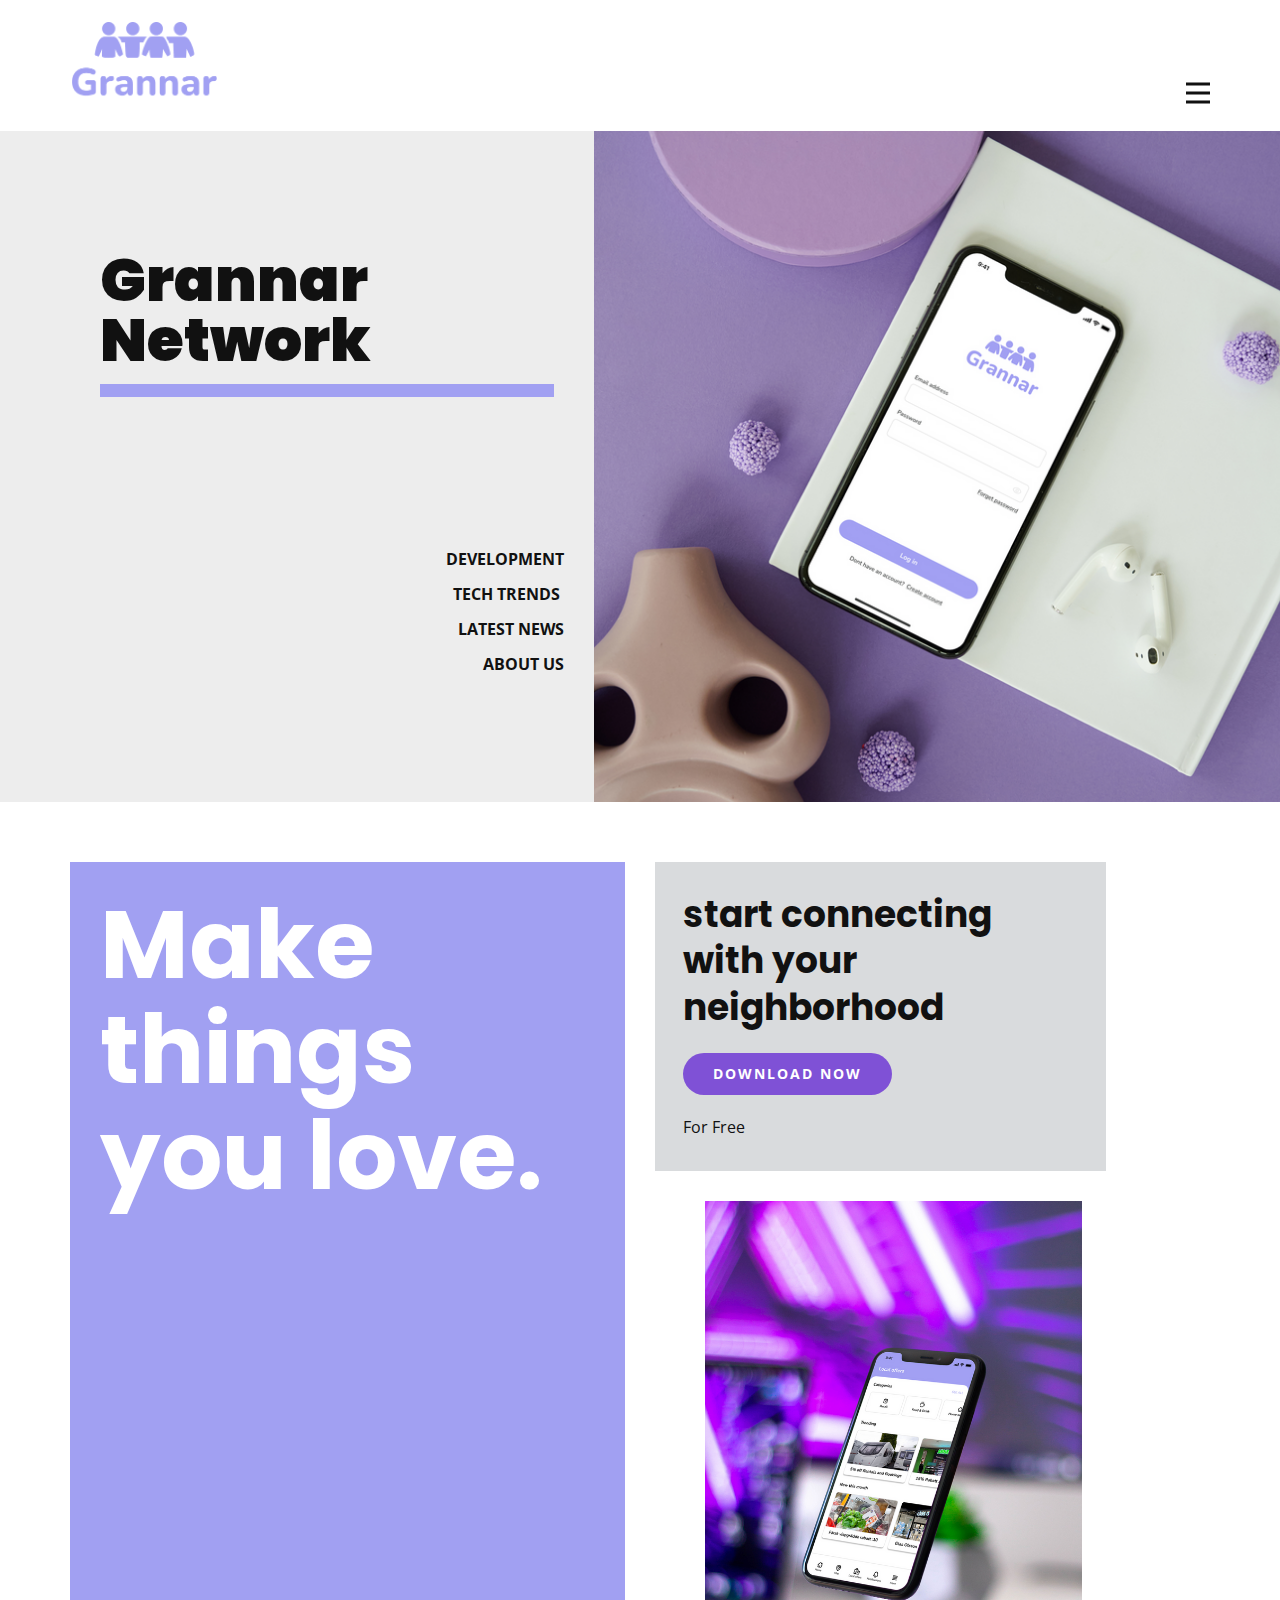
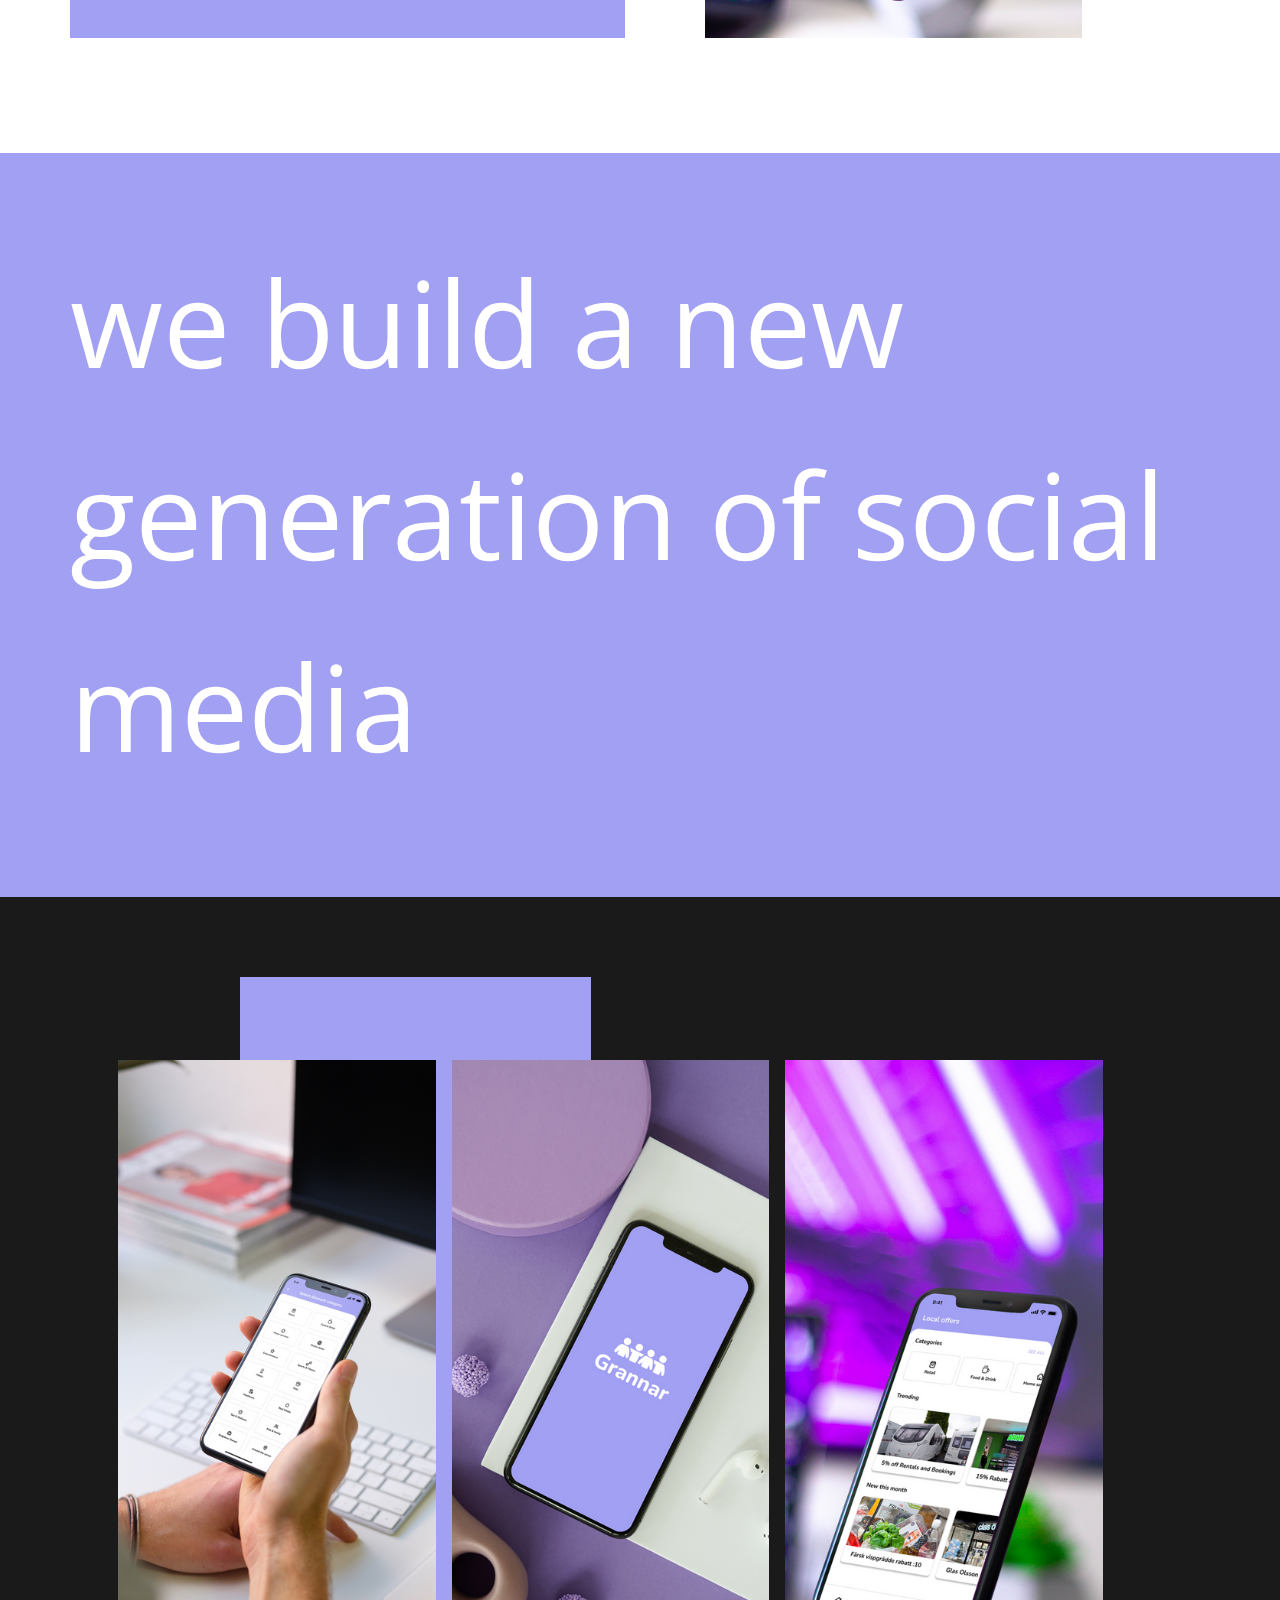
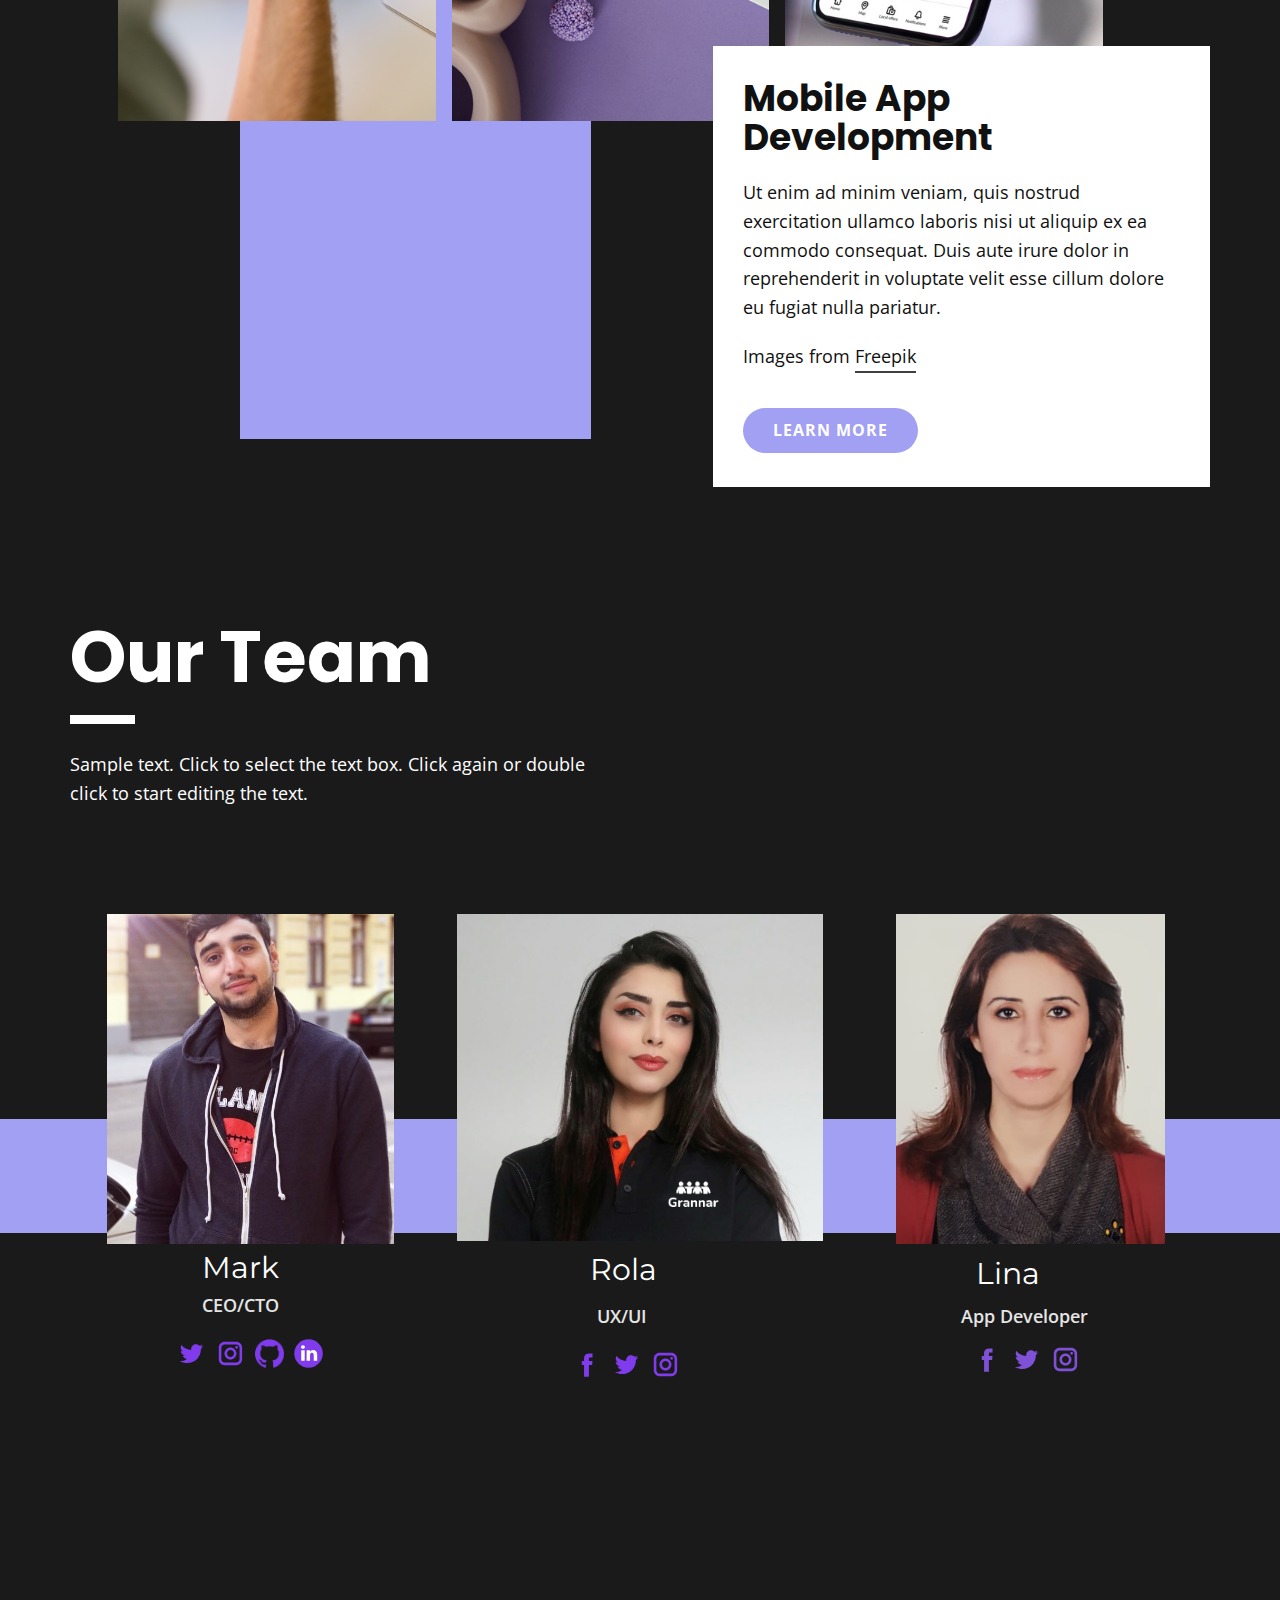
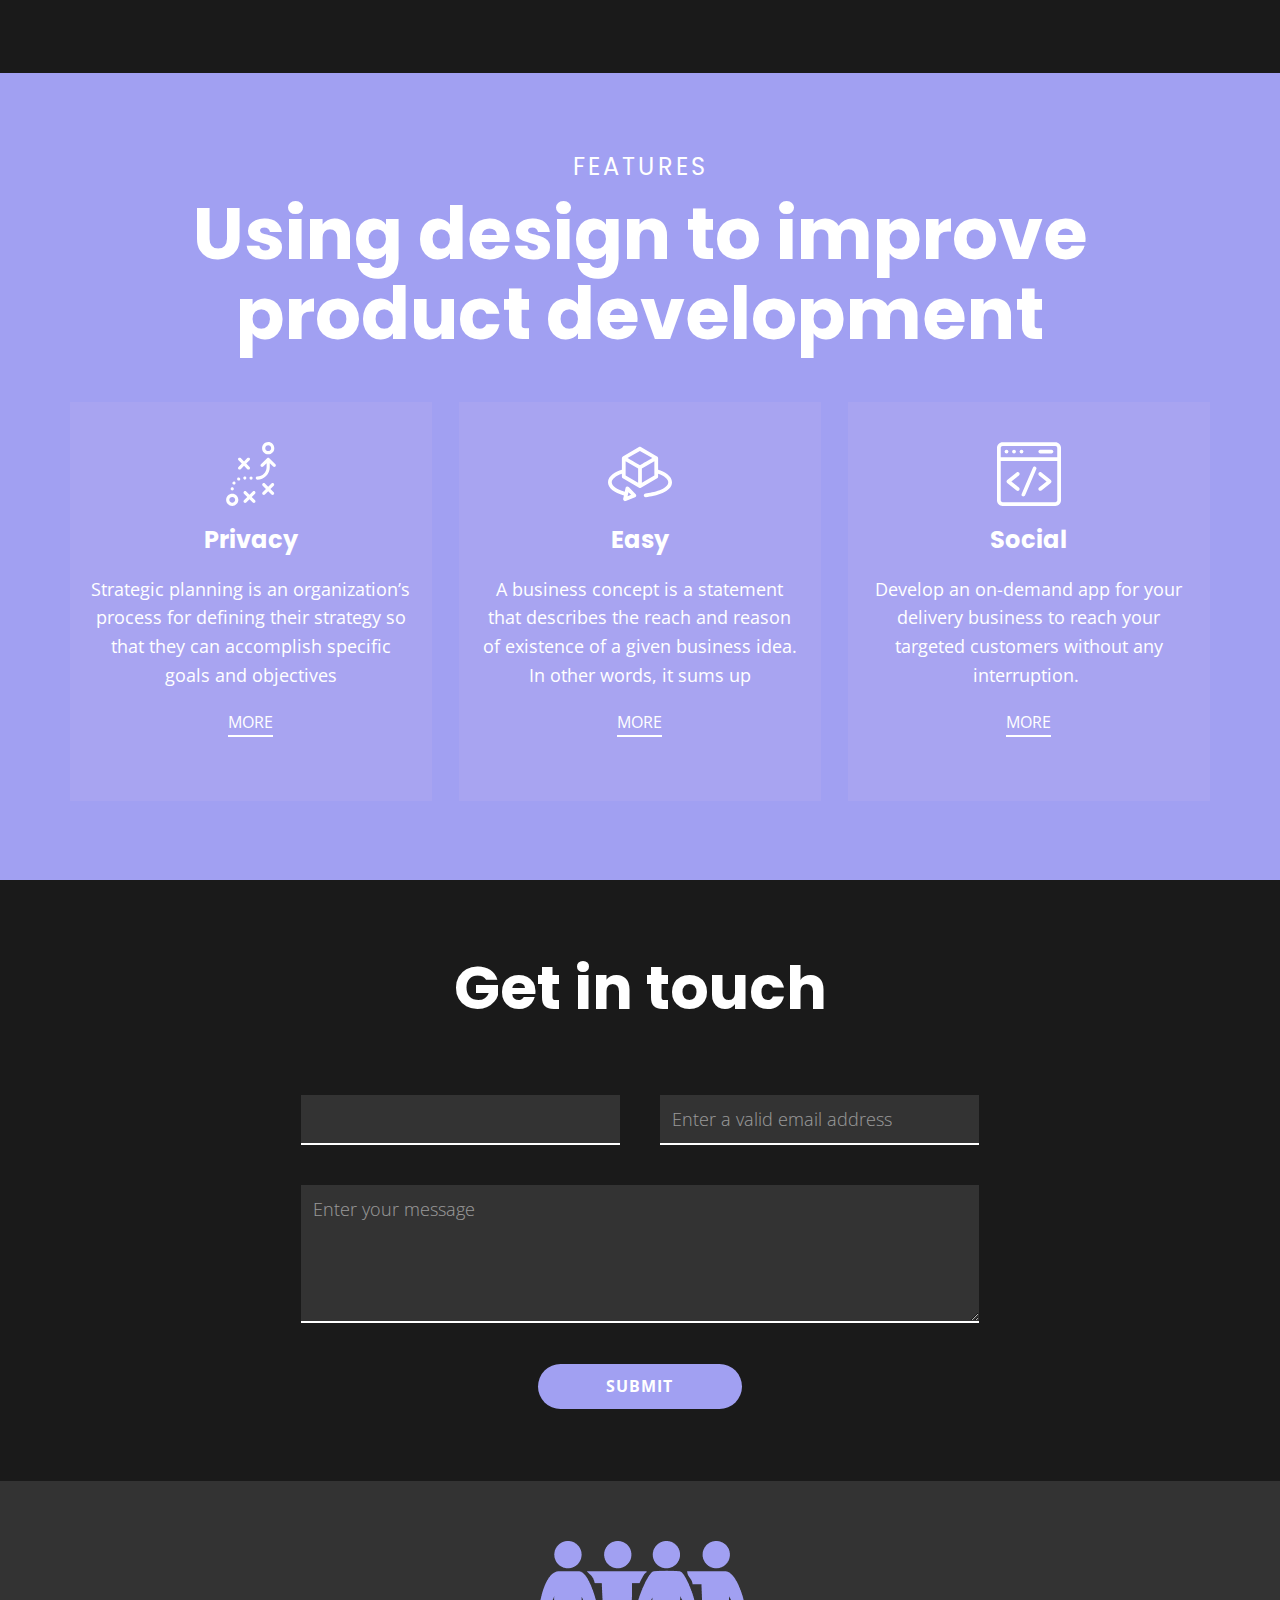
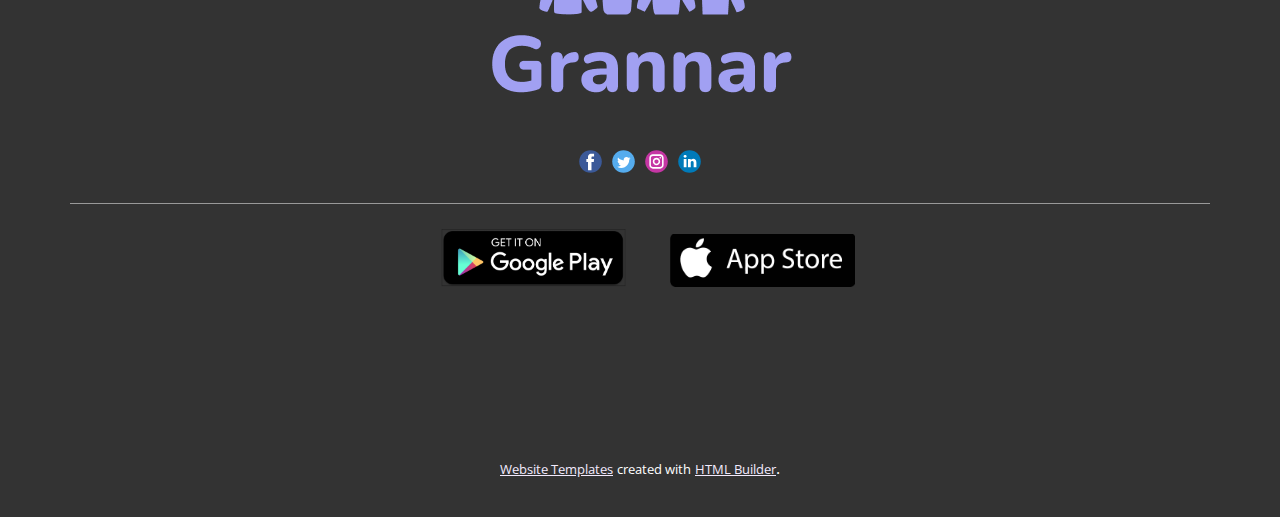
==== commit f8f34fe2: "Add files via upload" ====
--- a/index.html
+++ b/index.html
@@ -31,7 +31,7 @@
     <meta property="og:title" content="Page 5">
     <meta property="og:type" content="website">
   </head>
-  <body data-home-page="https://website3333588.nicepage.io/Page-5.html?version=c5b226ae-0040-4b20-9e9c-9c223d70b23f" data-home-page-title="Page 5" class="u-body u-xl-mode" data-lang="en"><header class="u-clearfix u-header u-header" id="sec-8624"><div class="u-clearfix u-sheet u-valign-middle u-sheet-1">
+  <body data-home-page="https://website3333588.nicepage.io/Page-5.html?version=055917f6-a23a-4b14-bef0-50d0cb805252" data-home-page-title="Page 5" class="u-body u-xl-mode" data-lang="en"><header class="u-clearfix u-header u-header" id="sec-8624"><div class="u-clearfix u-sheet u-sheet-1">
         <a href="https://nicepage.com" class="u-image u-logo u-image-1" data-image-width="304" data-image-height="179">
           <img src="images/logo.png" class="u-logo-image u-logo-image-1">
         </a>
@@ -44,14 +44,16 @@
             </a>
           </div>
           <div class="u-custom-menu u-nav-container" wfd-invisible="true">
-            <ul class="u-nav u-spacing-2 u-unstyled u-nav-1"><li class="u-nav-item"><a class="u-active-grey-5 u-button-style u-hover-grey-10 u-nav-link u-text-active-grey-90 u-text-grey-90 u-text-hover-grey-90" href="#" style="padding: 10px 20px;">Page 4</a>
+            <ul class="u-nav u-spacing-2 u-unstyled u-nav-1"><li class="u-nav-item"><a class="u-active-grey-5 u-button-style u-hover-grey-10 u-nav-link u-text-active-grey-90 u-text-grey-90 u-text-hover-grey-90" href="Page-5.html#sec-90fb" style="padding: 10px 20px;">Home</a>
+</li><li class="u-nav-item"><a class="u-active-grey-5 u-button-style u-hover-grey-10 u-nav-link u-text-active-grey-90 u-text-grey-90 u-text-hover-grey-90" href="Page-5.html#sec-6626" style="padding: 10px 20px;">About Us</a>
 </li></ul>
           </div>
           <div class="u-custom-menu u-nav-container-collapse">
             <div class="u-black u-container-style u-inner-container-layout u-opacity u-opacity-95 u-sidenav">
               <div class="u-inner-container-layout u-sidenav-overflow">
                 <div class="u-menu-close"></div>
-                <ul class="u-align-center u-nav u-popupmenu-items u-unstyled u-nav-2"><li class="u-nav-item"><a class="u-button-style u-nav-link" href="#" style="padding: 10px 20px;">Page 4</a>
+                <ul class="u-align-center u-nav u-popupmenu-items u-unstyled u-nav-2"><li class="u-nav-item"><a class="u-button-style u-nav-link" href="Page-5.html#sec-90fb">Home</a>
+</li><li class="u-nav-item"><a class="u-button-style u-nav-link" href="Page-5.html#sec-6626">About Us</a>
 </li></ul>
               </div>
             </div>
@@ -128,8 +130,8 @@
         <div class="u-gallery u-layout-grid u-lightbox u-no-transition u-show-text-on-hover u-gallery-1" id="carousel-d909">
           <div class="u-gallery-inner u-gallery-inner-1" role="listbox">
             <div class="u-effect-fade u-gallery-item u-gallery-item-1">
-              <div class="u-back-slide" data-image-width="626" data-image-height="417">
-                <img class="u-back-image u-expanded" src="images/businessman-checking-stock-market-online_53876-11970.jpg">
+              <div class="u-back-slide" data-image-width="648" data-image-height="864">
+                <img class="u-back-image u-expanded" src="images/YoungmanholdingiPhone11mockupMockuuupsStudio.png">
               </div>
               <div class="u-over-slide u-shading u-over-slide-1">
                 <h3 class="u-gallery-heading"></h3>
@@ -137,8 +139,8 @@
               </div>
             </div>
             <div class="u-effect-fade u-gallery-item u-gallery-item-2">
-              <div class="u-back-slide" data-image-width="626" data-image-height="626">
-                <img class="u-back-image u-expanded" src="images/music-player-app-interface-set_23-2148547854.jpg">
+              <div class="u-back-slide" data-image-width="691" data-image-height="864">
+                <img class="u-back-image u-expanded" src="images/iPhonemockuponapurpletable2.png">
               </div>
               <div class="u-over-slide u-shading u-over-slide-2">
                 <h3 class="u-gallery-heading"></h3>
@@ -146,37 +148,10 @@
               </div>
             </div>
             <div class="u-effect-fade u-gallery-item u-gallery-item-3">
-              <div class="u-back-slide" data-image-width="462" data-image-height="417">
-                <img class="u-back-image u-expanded" src="images/cxcc.jpg">
+              <div class="u-back-slide" data-image-width="711" data-image-height="864">
+                <img class="u-back-image u-expanded" src="images/MinimalisticiPhonemockupfloatinginairMockuuupsStudio.png">
               </div>
               <div class="u-over-slide u-shading u-over-slide-3">
-                <h3 class="u-gallery-heading"></h3>
-                <p class="u-gallery-text"></p>
-              </div>
-            </div>
-            <div class="u-effect-fade u-gallery-item u-gallery-item-4">
-              <div class="u-back-slide" data-image-width="462" data-image-height="417">
-                <img class="u-back-image u-expanded" src="images/ccc.jpg">
-              </div>
-              <div class="u-over-slide u-shading u-over-slide-4">
-                <h3 class="u-gallery-heading"></h3>
-                <p class="u-gallery-text"></p>
-              </div>
-            </div>
-            <div class="u-effect-fade u-gallery-item u-gallery-item-5">
-              <div class="u-back-slide" data-image-width="462" data-image-height="417">
-                <img class="u-back-image u-expanded" src="images/vcv.jpg">
-              </div>
-              <div class="u-over-slide u-shading u-over-slide-5">
-                <h3 class="u-gallery-heading"></h3>
-                <p class="u-gallery-text"></p>
-              </div>
-            </div>
-            <div class="u-effect-fade u-gallery-item u-gallery-item-6">
-              <div class="u-back-slide" data-image-width="626" data-image-height="626">
-                <img class="u-back-image u-expanded" src="images/black-screen-smartphone-mockup-design_53876-65977.jpg">
-              </div>
-              <div class="u-over-slide u-shading u-over-slide-6">
                 <h3 class="u-gallery-heading"></h3>
                 <p class="u-gallery-text"></p>
               </div>
@@ -198,8 +173,6 @@
       <h1 class="u-text u-text-1">Our Team</h1>
       <div class="u-border-9 u-border-white u-line u-line-horizontal u-line-1"></div>
       <p class="u-text u-text-2">Sample text. Click to select the text box. Click again or double click to start editing the text.</p>
-      <p class="u-align-left u-custom-font u-text u-text-3">Images from <a href="https://www.freepik.com/photos/people" class="u-border-1 u-border-no-left u-border-no-right u-border-no-top u-border-white u-btn u-button-link u-button-style u-none u-text-body-alt-color u-btn-1">Freepik</a>
-      </p>
       <div class="u-custom-color-1 u-expanded-width u-shape u-shape-rectangle u-shape-1"></div>
       <div class="u-clearfix u-gutter-20 u-layout-wrap u-layout-wrap-1">
         <div class="u-gutter-0 u-layout">
@@ -207,8 +180,8 @@
             <div class="u-container-style u-layout-cell u-size-20 u-layout-cell-1">
               <div class="u-container-layout u-container-layout-1">
                 <img class="u-image u-image-1" src="images/27715.jpeg" data-image-width="544" data-image-height="781">
-                <h4 class="u-custom-font u-font-montserrat u-text u-text-4" spellcheck="false">Mark</h4>
-                <h5 class="u-custom-font u-text u-text-font u-text-grey-10 u-text-5">CEO/CTO</h5>
+                <h4 class="u-custom-font u-font-montserrat u-text u-text-3" spellcheck="false">Mark</h4>
+                <h5 class="u-custom-font u-text u-text-font u-text-grey-10 u-text-4">CEO/CTO</h5>
                 <div class="u-social-icons u-spacing-10 u-social-icons-1">
                   <a class="u-social-url" target="_blank" href=""><span class="u-icon u-icon-circle u-social-icon u-social-twitter u-text-palette-1-base u-icon-1"><svg class="u-svg-link" preserveAspectRatio="xMidYMin slice" viewBox="0 0 112 112" style=""><use xlink:href="#svg-e84c"></use></svg><svg class="u-svg-content" viewBox="0 0 112 112" x="0px" y="0px" id="svg-e84c"><path d="M92.2,38.2c0,0.8,0,1.6,0,2.3c0,24.3-18.6,52.4-52.6,52.4c-10.6,0.1-20.2-2.9-28.5-8.2 c1.4,0.2,2.9,0.2,4.4,0.2c8.7,0,16.7-2.9,23-7.9c-8.1-0.2-14.9-5.5-17.3-12.8c1.1,0.2,2.4,0.2,3.4,0.2c1.6,0,3.3-0.2,4.8-0.7 c-8.4-1.6-14.9-9.2-14.9-18c0-0.2,0-0.2,0-0.2c2.5,1.4,5.4,2.2,8.4,2.3c-5-3.3-8.3-8.9-8.3-15.4c0-3.4,1-6.5,2.5-9.2 c9.1,11.1,22.7,18.5,38,19.2c-0.2-1.4-0.4-2.8-0.4-4.3c0.1-10,8.3-18.2,18.5-18.2c5.4,0,10.1,2.2,13.5,5.7c4.3-0.8,8.1-2.3,11.7-4.5 c-1.4,4.3-4.3,7.9-8.1,10.1c3.7-0.4,7.3-1.4,10.6-2.9C98.9,32.3,95.7,35.5,92.2,38.2z"></path></svg></span>
                   </a>
@@ -226,8 +199,8 @@
             <div class="u-container-style u-layout-cell u-size-20 u-layout-cell-2">
               <div class="u-container-layout u-valign-top-md u-valign-top-sm u-valign-top-xs u-container-layout-2">
                 <img class="u-expanded-width u-image u-image-2" src="images/Group34113.png" data-image-width="853" data-image-height="853">
-                <h4 class="u-custom-font u-font-montserrat u-text u-text-6" spellcheck="false">Rola</h4>
-                <h5 class="u-custom-font u-text u-text-font u-text-grey-10 u-text-7">UX/UI</h5>
+                <h4 class="u-custom-font u-font-montserrat u-text u-text-5" spellcheck="false">Rola</h4>
+                <h5 class="u-custom-font u-text u-text-font u-text-grey-10 u-text-6">UX/UI</h5>
                 <div class="u-social-icons u-spacing-10 u-social-icons-2">
                   <a class="u-social-url" target="_blank" href=""><span class="u-icon u-icon-circle u-social-facebook u-social-icon u-text-palette-1-base u-icon-5"><svg class="u-svg-link" preserveAspectRatio="xMidYMin slice" viewBox="0 0 112 112" style=""><use xlink:href="#svg-1d12"></use></svg><svg class="u-svg-content" viewBox="0 0 112 112" x="0px" y="0px" id="svg-1d12"><path d="M75.5,28.8H65.4c-1.5,0-4,0.9-4,4.3v9.4h13.9l-1.5,15.8H61.4v45.1H42.8V58.3h-8.8V42.4h8.8V32.2 c0-7.4,3.4-18.8,18.8-18.8h13.8v15.4H75.5z"></path></svg></span>
                   </a>
@@ -240,8 +213,9 @@
             </div>
             <div class="u-container-style u-layout-cell u-size-20 u-layout-cell-3">
               <div class="u-container-layout u-container-layout-3">
-                <h4 class="u-custom-font u-font-montserrat u-text u-text-8" spellcheck="false">Lina</h4>
-                <h5 class="u-custom-font u-text u-text-font u-text-grey-10 u-text-9">App Developer</h5>
+                <img class="u-image u-image-default u-image-3" src="images/IMG-20221116-WA0000.jpg" alt="" data-image-width="483" data-image-height="601">
+                <h4 class="u-custom-font u-font-montserrat u-text u-text-7" spellcheck="false">Lina</h4>
+                <h5 class="u-custom-font u-text u-text-font u-text-grey-10 u-text-8">App Developer</h5>
                 <div class="u-social-icons u-spacing-10 u-social-icons-3">
                   <a class="u-social-url" target="_blank" href=""><span class="u-icon u-icon-circle u-social-facebook u-social-icon u-text-palette-4-base u-icon-8"><svg class="u-svg-link" preserveAspectRatio="xMidYMin slice" viewBox="0 0 112 112" style=""><use xlink:href="#svg-b4de"></use></svg><svg class="u-svg-content" viewBox="0 0 112 112" x="0px" y="0px" id="svg-b4de"><path d="M75.5,28.8H65.4c-1.5,0-4,0.9-4,4.3v9.4h13.9l-1.5,15.8H61.4v45.1H42.8V58.3h-8.8V42.4h8.8V32.2 c0-7.4,3.4-18.8,18.8-18.8h13.8v15.4H75.5z"></path></svg></span>
                   </a>
@@ -310,7 +284,7 @@
               <textarea placeholder="Enter your message" rows="4" cols="50" id="message-e4cc" name="message" class="u-border-2 u-border-no-left u-border-no-right u-border-no-top u-border-white u-grey-80 u-input u-input-rectangle u-text-body-alt-color u-input-3" required="" spellcheck="false"></textarea>
             </div>
             <div class="u-align-center u-form-group u-form-submit u-form-group-4">
-              <a href="#" class="u-btn u-btn-round u-btn-submit u-button-style u-hover-palette-1-dark-1 u-palette-4-base u-radius-50 u-btn-1">Submit</a>
+              <a href="#" class="u-border-none u-btn u-btn-round u-btn-submit u-button-style u-custom-color-1 u-hover-palette-1-dark-1 u-radius-50 u-btn-1">Submit</a>
               <input type="submit" value="submit" class="u-form-control-hidden u-grey-5" wfd-invisible="true">
             </div>
             <div class="u-form-send-message u-form-send-success" wfd-invisible="true">Thank you! Your message has been sent.</div>
@@ -324,8 +298,8 @@
     
     
     <footer class="u-clearfix u-footer u-grey-80" id="sec-a418"><div class="u-clearfix u-sheet u-sheet-1">
-        <a href="https://nicepage.com" class="u-image u-logo u-image-1" data-image-width="80" data-image-height="40">
-          <img src="images/default-logo.png" class="u-logo-image u-logo-image-1">
+        <a href="https://nicepage.com" class="u-image u-logo u-image-1" data-image-width="304" data-image-height="179">
+          <img src="images/logo.png" class="u-logo-image u-logo-image-1">
         </a>
         <div class="u-align-left u-social-icons u-spacing-10 u-social-icons-1">
           <a class="u-social-url" title="facebook" target="_blank" href=""><span class="u-icon u-social-facebook u-social-icon u-icon-1"><svg class="u-svg-link" preserveAspectRatio="xMidYMin slice" viewBox="0 0 112 112" style=""><use xlink:href="#svg-3243"></use></svg><svg class="u-svg-content" viewBox="0 0 112 112" x="0" y="0" id="svg-3243"><circle fill="currentColor" cx="56.1" cy="56.1" r="55"></circle><path fill="#FFFFFF" d="M73.5,31.6h-9.1c-1.4,0-3.6,0.8-3.6,3.9v8.5h12.6L72,58.3H60.8v40.8H43.9V58.3h-8V43.9h8v-9.2
--- a/nicepage.css
+++ b/nicepage.css
@@ -38425,9 +38425,8 @@
 }
 
 .u-header .u-nav-1 {
+  font-weight: 500;
   font-size: 1rem;
-  letter-spacing: 0px;
-  font-weight: 500;
 }
 
 .u-header .u-nav-2 {
@@ -38450,8 +38449,8 @@
 }
 
 .u-footer .u-image-1 {
-  width: 80px;
-  height: 40px;
+  width: 304px;
+  height: 179px;
   margin: 60px auto 0;
 }
 
--- a/Page-5.css
+++ b/Page-5.css
@@ -414,7 +414,7 @@
 
 .u-section-4 .u-gallery-1 {
   width: 985px;
-  height: 671px;
+  height: 661px;
   grid-gap: 10px;
   margin: -979px auto 0 48px;
 }
@@ -451,38 +451,11 @@
   padding: 20px;
 }
 
-.u-section-4 .u-gallery-item-4 {
-  margin-right: 0;
-}
-
-.u-section-4 .u-over-slide-4 {
-  background-image: linear-gradient(0deg, rgba(0,0,0,0.2), rgba(0,0,0,0.2));
-  padding: 20px;
-}
-
-.u-section-4 .u-gallery-item-5 {
-  margin-right: 0;
-}
-
-.u-section-4 .u-over-slide-5 {
-  background-image: linear-gradient(0deg, rgba(0,0,0,0.2), rgba(0,0,0,0.2));
-  padding: 20px;
-}
-
-.u-section-4 .u-gallery-item-6 {
-  margin-right: 0;
-}
-
-.u-section-4 .u-over-slide-6 {
-  background-image: linear-gradient(0deg, rgba(0,0,0,0.2), rgba(0,0,0,0.2));
-  padding: 20px;
-}
-
 .u-section-4 .u-group-1 {
   width: 497px;
   min-height: 441px;
   background-image: none;
-  margin: -85px 0 41px auto;
+  margin: -75px 0 41px auto;
 }
 
 .u-section-4 .u-container-layout-1 {
@@ -535,13 +508,13 @@
     width: 905px;
     margin-top: -876px;
     margin-left: 0;
-    height: 640px;
+    height: 630px;
   }
 
   .u-section-4 .u-group-1 {
     width: 435px;
     min-height: 434px;
-    margin-top: -54px;
+    margin-top: -44px;
     margin-bottom: 59px;
   }
 
@@ -563,7 +536,7 @@
   .u-section-4 .u-gallery-1 {
     width: 685px;
     margin-top: -1210px;
-    height: 1114px;
+    height: 1469px;
   }
 
   .u-section-4 .u-gallery-inner-1 {
@@ -591,7 +564,7 @@
   .u-section-4 .u-gallery-1 {
     width: 505px;
     margin-top: -3570px;
-    height: 3378px;
+    height: 3349px;
   }
 
   .u-section-4 .u-gallery-inner-1 {
@@ -627,7 +600,7 @@
     margin-top: -2667px;
     margin-right: 0;
     margin-left: auto;
-    height: 2145px;
+    height: 2116px;
   }
 
   .u-section-4 .u-group-1 {
@@ -664,19 +637,9 @@
   margin: 26px calc(((100% - 1140px) / 2) + 620px) 0 calc(((100% - 1140px) / 2));
 }
 
-.u-section-5 .u-text-3 {
-  font-family: Poppins;
-  margin: 11px calc(((100% - 1140px) / 2) + 976px) 0 calc(((100% - 1140px) / 2));
-}
-
-.u-section-5 .u-btn-1 {
-  border-style: solid;
-  padding: 0;
-}
-
 .u-section-5 .u-shape-1 {
   height: 114px;
-  margin-top: 275px;
+  margin-top: 312px;
   margin-bottom: 0;
 }
 
@@ -699,12 +662,12 @@
   margin: 30px 44px 0 37px;
 }
 
-.u-section-5 .u-text-4 {
+.u-section-5 .u-text-3 {
   font-size: 1.875rem;
   margin: 6px -72px 0 132px;
 }
 
-.u-section-5 .u-text-5 {
+.u-section-5 .u-text-4 {
   font-size: 1.125rem;
   font-weight: 600;
   margin: 9px -102px 0 132px;
@@ -749,12 +712,12 @@
   height: 327px;
 }
 
-.u-section-5 .u-text-6 {
+.u-section-5 .u-text-5 {
   font-size: 1.875rem;
   margin: 11px -73px 0 133px;
 }
 
-.u-section-5 .u-text-7 {
+.u-section-5 .u-text-6 {
   font-size: 1.125rem;
   font-weight: 600;
   margin: 18px 124px 0 140px;
@@ -782,22 +745,28 @@
 }
 
 .u-section-5 .u-layout-cell-3 {
-  min-height: 734px;
+  min-height: 789px;
 }
 
 .u-section-5 .u-container-layout-3 {
-  padding: 200px 0 30px;
+  padding: 30px 0;
+}
+
+.u-section-5 .u-image-3 {
+  width: 269px;
+  height: 330px;
+  margin: 0 45px 0 auto;
+}
+
+.u-section-5 .u-text-7 {
+  font-size: 1.875rem;
+  margin: 12px -73px 0 133px;
 }
 
 .u-section-5 .u-text-8 {
-  font-size: 1.875rem;
-  margin: 166px -85px 0 145px;
-}
-
-.u-section-5 .u-text-9 {
   font-size: 1.125rem;
   font-weight: 600;
-  margin: 15px -100px 0 130px;
+  margin: 14px -88px 0 118px;
 }
 
 .u-section-5 .u-social-icons-3 {
@@ -806,7 +775,7 @@
   min-height: 16px;
   width: 107px;
   min-width: 68px;
-  margin: 22px auto 0;
+  margin: 17px auto 0;
 }
 
 .u-section-5 .u-icon-8 {
@@ -840,14 +809,9 @@
     margin-left: calc(((100% - 940px) / 2));
   }
 
-  .u-section-5 .u-text-3 {
-    margin-right: calc(((100% - 940px) / 2) + 776px);
-    margin-left: calc(((100% - 940px) / 2));
-  }
-
   .u-section-5 .u-shape-1 {
     height: 101px;
-    margin-top: 187px;
+    margin-top: 224px;
   }
 
   .u-section-5 .u-layout-wrap-1 {
@@ -866,13 +830,13 @@
     margin-left: 3px;
   }
 
-  .u-section-5 .u-text-4 {
+  .u-section-5 .u-text-3 {
     font-size: 1.75rem;
     margin-right: 0;
     margin-left: 0;
   }
 
-  .u-section-5 .u-text-5 {
+  .u-section-5 .u-text-4 {
     margin-left: 0;
   }
 
@@ -884,13 +848,13 @@
     height: 270px;
   }
 
-  .u-section-5 .u-text-6 {
+  .u-section-5 .u-text-5 {
     font-size: 1.75rem;
     margin-left: 0;
     margin-right: 0;
   }
 
-  .u-section-5 .u-text-7 {
+  .u-section-5 .u-text-6 {
     margin-right: 91px;
     margin-left: 107px;
   }
@@ -900,17 +864,22 @@
   }
 
   .u-section-5 .u-layout-cell-3 {
-    min-height: 605px;
-  }
-
-  .u-section-5 .u-text-8 {
+    min-height: 651px;
+  }
+
+  .u-section-5 .u-image-3 {
+    height: 331px;
+    margin-right: 31px;
+  }
+
+  .u-section-5 .u-text-7 {
     font-size: 1.75rem;
     margin-top: 289px;
     margin-left: 0;
     margin-right: 0;
   }
 
-  .u-section-5 .u-text-9 {
+  .u-section-5 .u-text-8 {
     margin-right: 0;
     margin-left: 0;
   }
@@ -939,14 +908,9 @@
     margin-left: calc(((100% - 720px) / 2));
   }
 
-  .u-section-5 .u-text-3 {
-    margin-right: calc(((100% - 720px) / 2) + 556px);
-    margin-left: calc(((100% - 720px) / 2));
-  }
-
   .u-section-5 .u-shape-1 {
     height: 56px;
-    margin-top: 180px;
+    margin-top: 217px;
   }
 
   .u-section-5 .u-layout-wrap-1 {
@@ -971,11 +935,11 @@
     margin-left: 0;
   }
 
+  .u-section-5 .u-text-3 {
+    font-size: 1.5rem;
+  }
+
   .u-section-5 .u-text-4 {
-    font-size: 1.5rem;
-  }
-
-  .u-section-5 .u-text-5 {
     margin-right: 0;
   }
 
@@ -993,17 +957,17 @@
     height: 198px;
   }
 
+  .u-section-5 .u-text-5 {
+    font-size: 1.5rem;
+  }
+
   .u-section-5 .u-text-6 {
-    font-size: 1.5rem;
-  }
-
-  .u-section-5 .u-text-7 {
     margin-right: 54px;
     margin-left: 70px;
   }
 
   .u-section-5 .u-layout-cell-3 {
-    min-height: 507px;
+    min-height: 100px;
   }
 
   .u-section-5 .u-container-layout-3 {
@@ -1012,7 +976,13 @@
     padding-right: 10px;
   }
 
-  .u-section-5 .u-text-8 {
+  .u-section-5 .u-image-3 {
+    width: 227px;
+    height: 279px;
+    margin-right: 0;
+  }
+
+  .u-section-5 .u-text-7 {
     font-size: 1.5rem;
     margin-top: 228px;
   }
@@ -1034,11 +1004,6 @@
 
   .u-section-5 .u-text-2 {
     margin-right: calc(((100% - 540px) / 2) + 20px);
-    margin-left: calc(((100% - 540px) / 2));
-  }
-
-  .u-section-5 .u-text-3 {
-    margin-right: calc(((100% - 540px) / 2) + 376px);
     margin-left: calc(((100% - 540px) / 2));
   }
 
@@ -1075,17 +1040,13 @@
     height: 468px;
   }
 
-  .u-section-5 .u-layout-cell-3 {
-    min-height: 100px;
-  }
-
   .u-section-5 .u-container-layout-3 {
     padding-top: 30px;
     padding-left: 0;
     padding-right: 0;
   }
 
-  .u-section-5 .u-text-8 {
+  .u-section-5 .u-text-7 {
     margin-top: 498px;
   }
 }
@@ -1110,14 +1071,9 @@
     margin-left: calc(((100% - 340px) / 2));
   }
 
-  .u-section-5 .u-text-3 {
-    margin-right: calc(((100% - 340px) / 2) + 176px);
-    margin-left: calc(((100% - 340px) / 2));
-  }
-
   .u-section-5 .u-shape-1 {
     height: 152px;
-    margin-top: 131px;
+    margin-top: 168px;
   }
 
   .u-section-5 .u-layout-wrap-1 {
@@ -1138,7 +1094,7 @@
     height: 288px;
   }
 
-  .u-section-5 .u-text-7 {
+  .u-section-5 .u-text-6 {
     margin-right: 0;
     margin-left: 0;
   }
@@ -1147,7 +1103,7 @@
     padding-bottom: 10px;
   }
 
-  .u-section-5 .u-text-8 {
+  .u-section-5 .u-text-7 {
     margin-top: 318px;
   }
 } .u-section-6 {
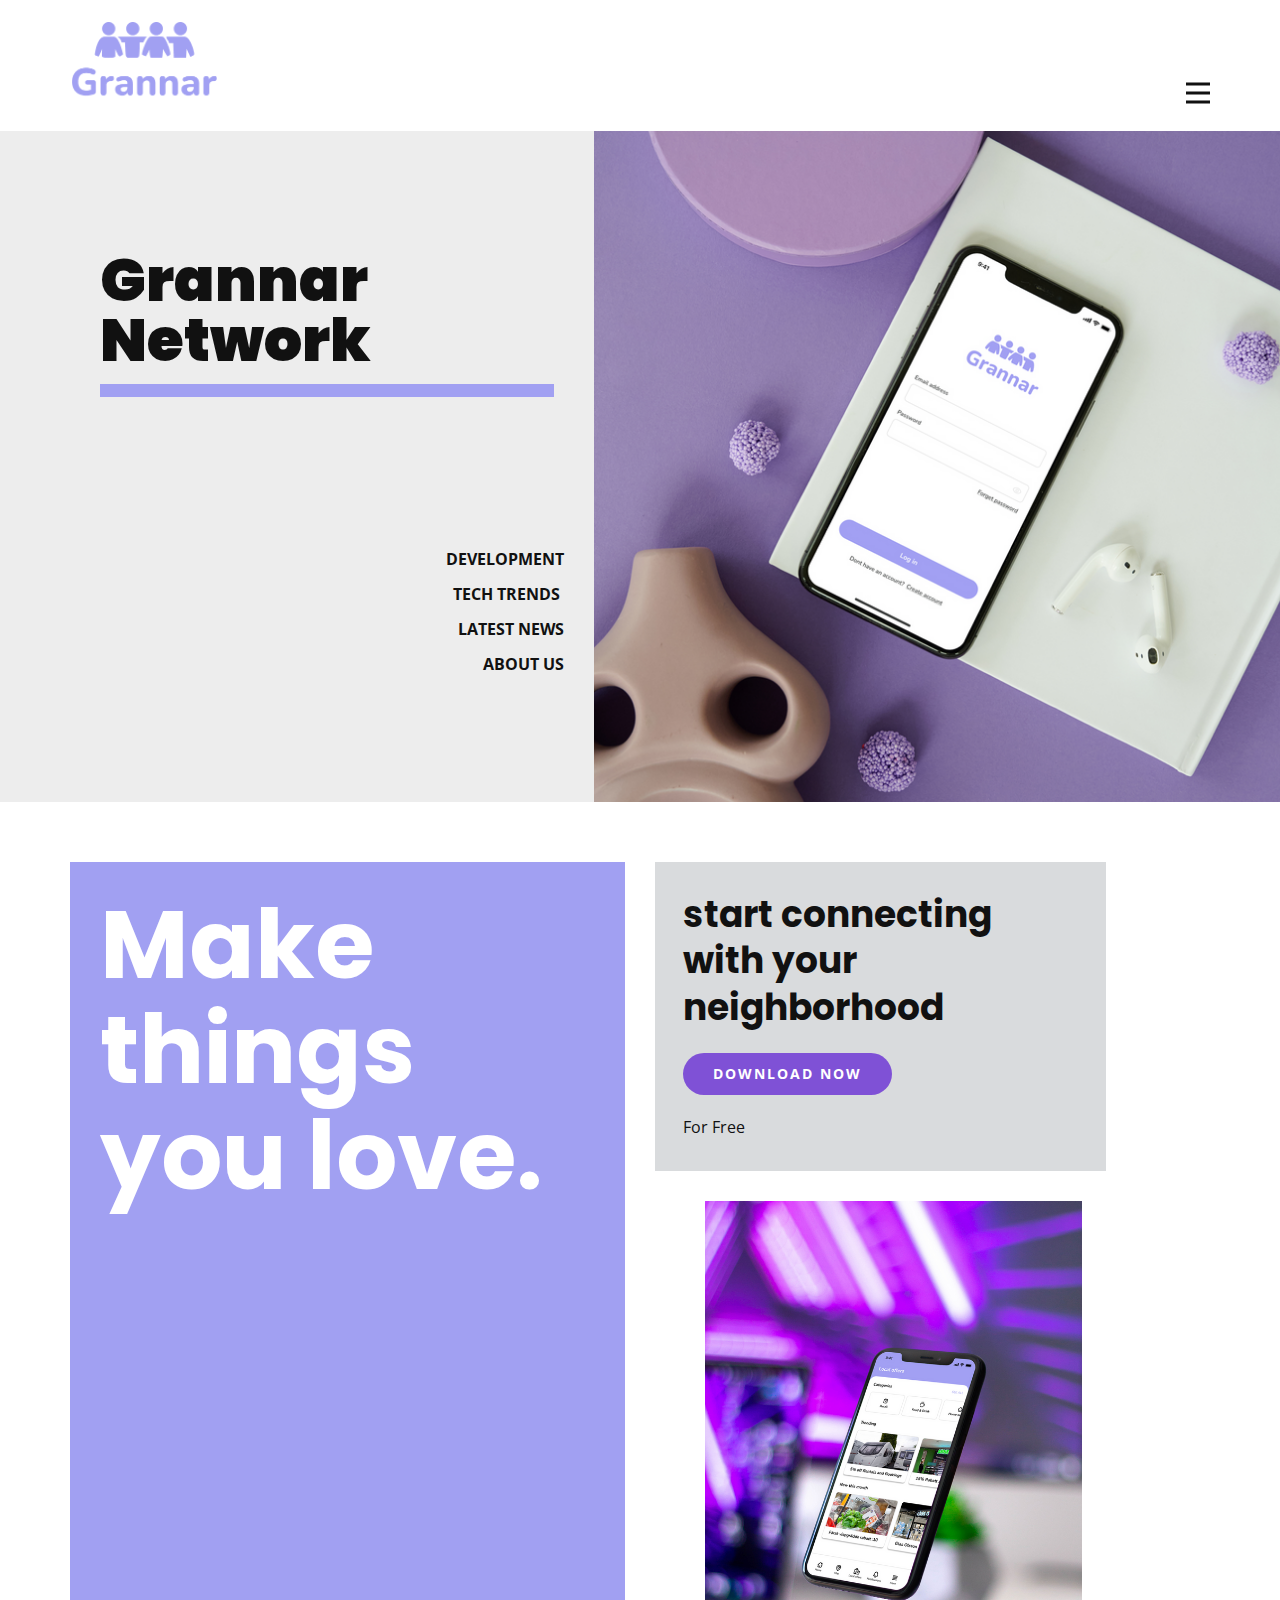
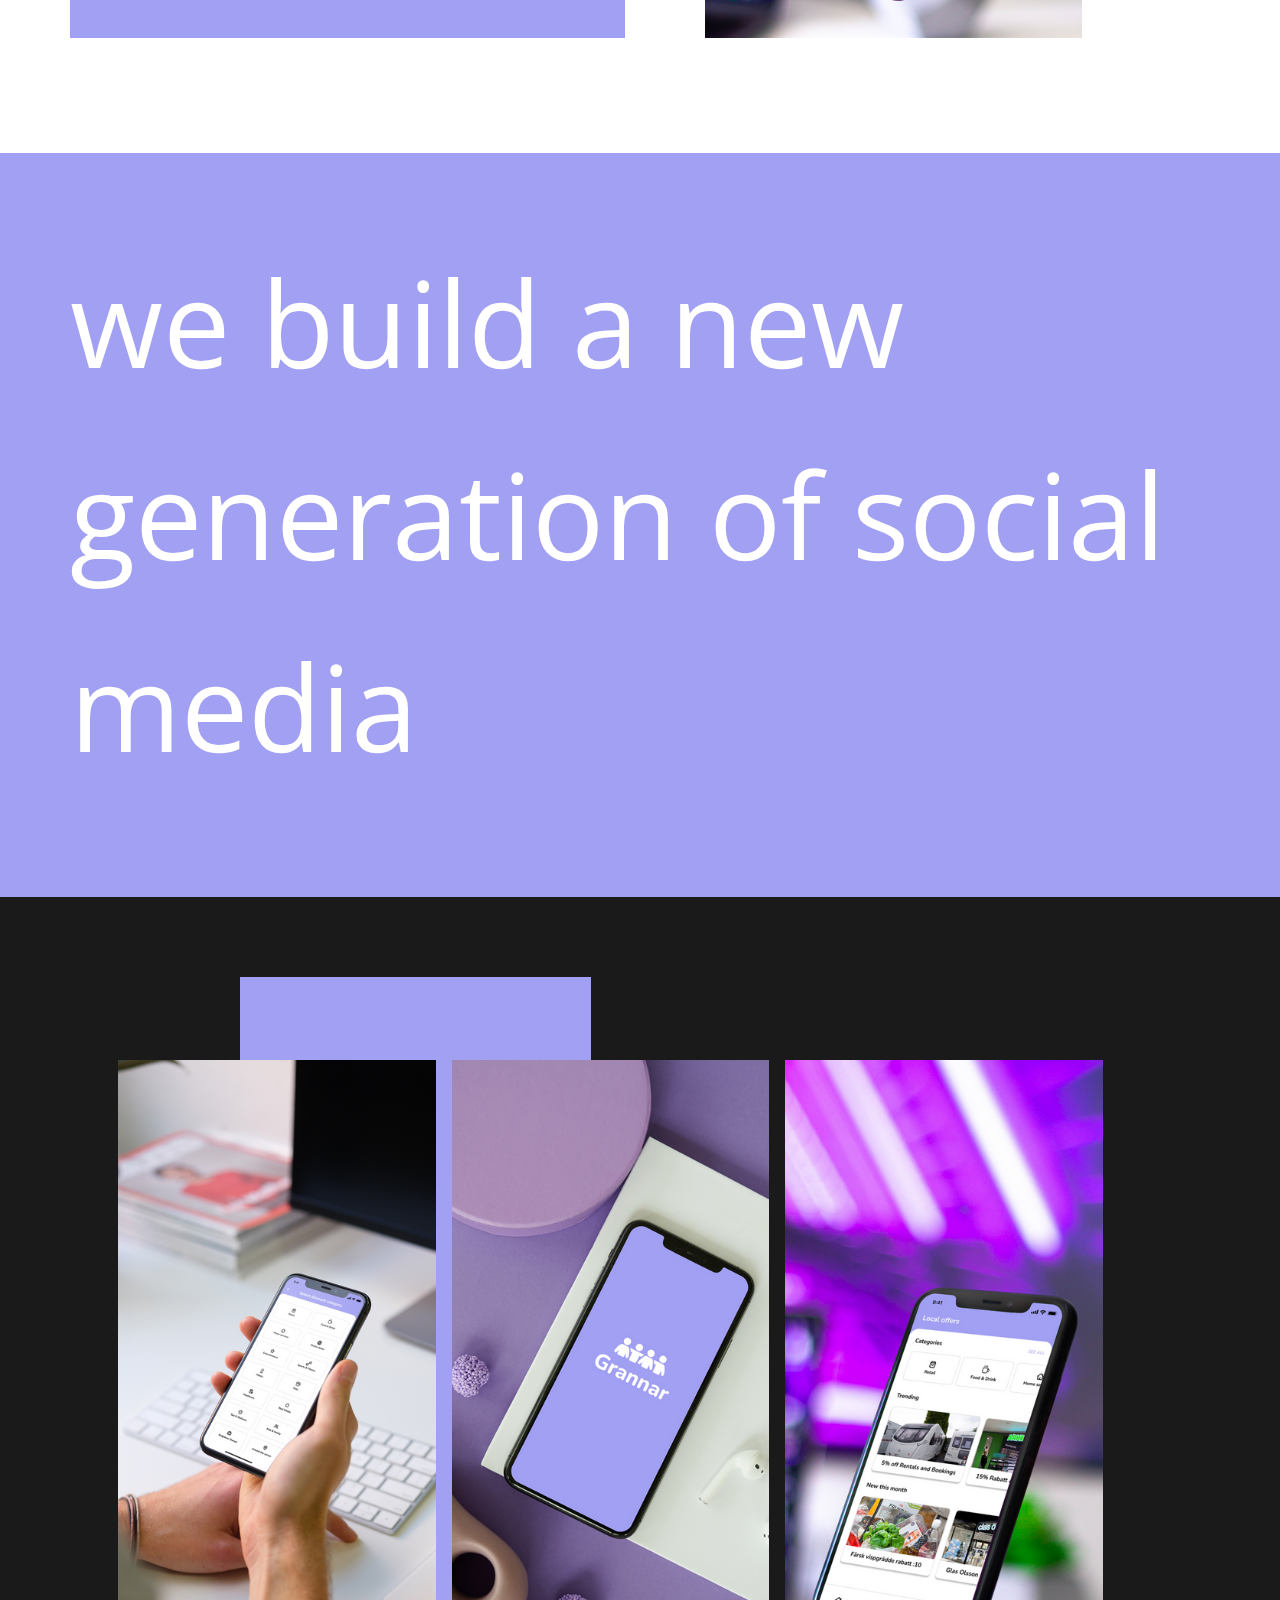
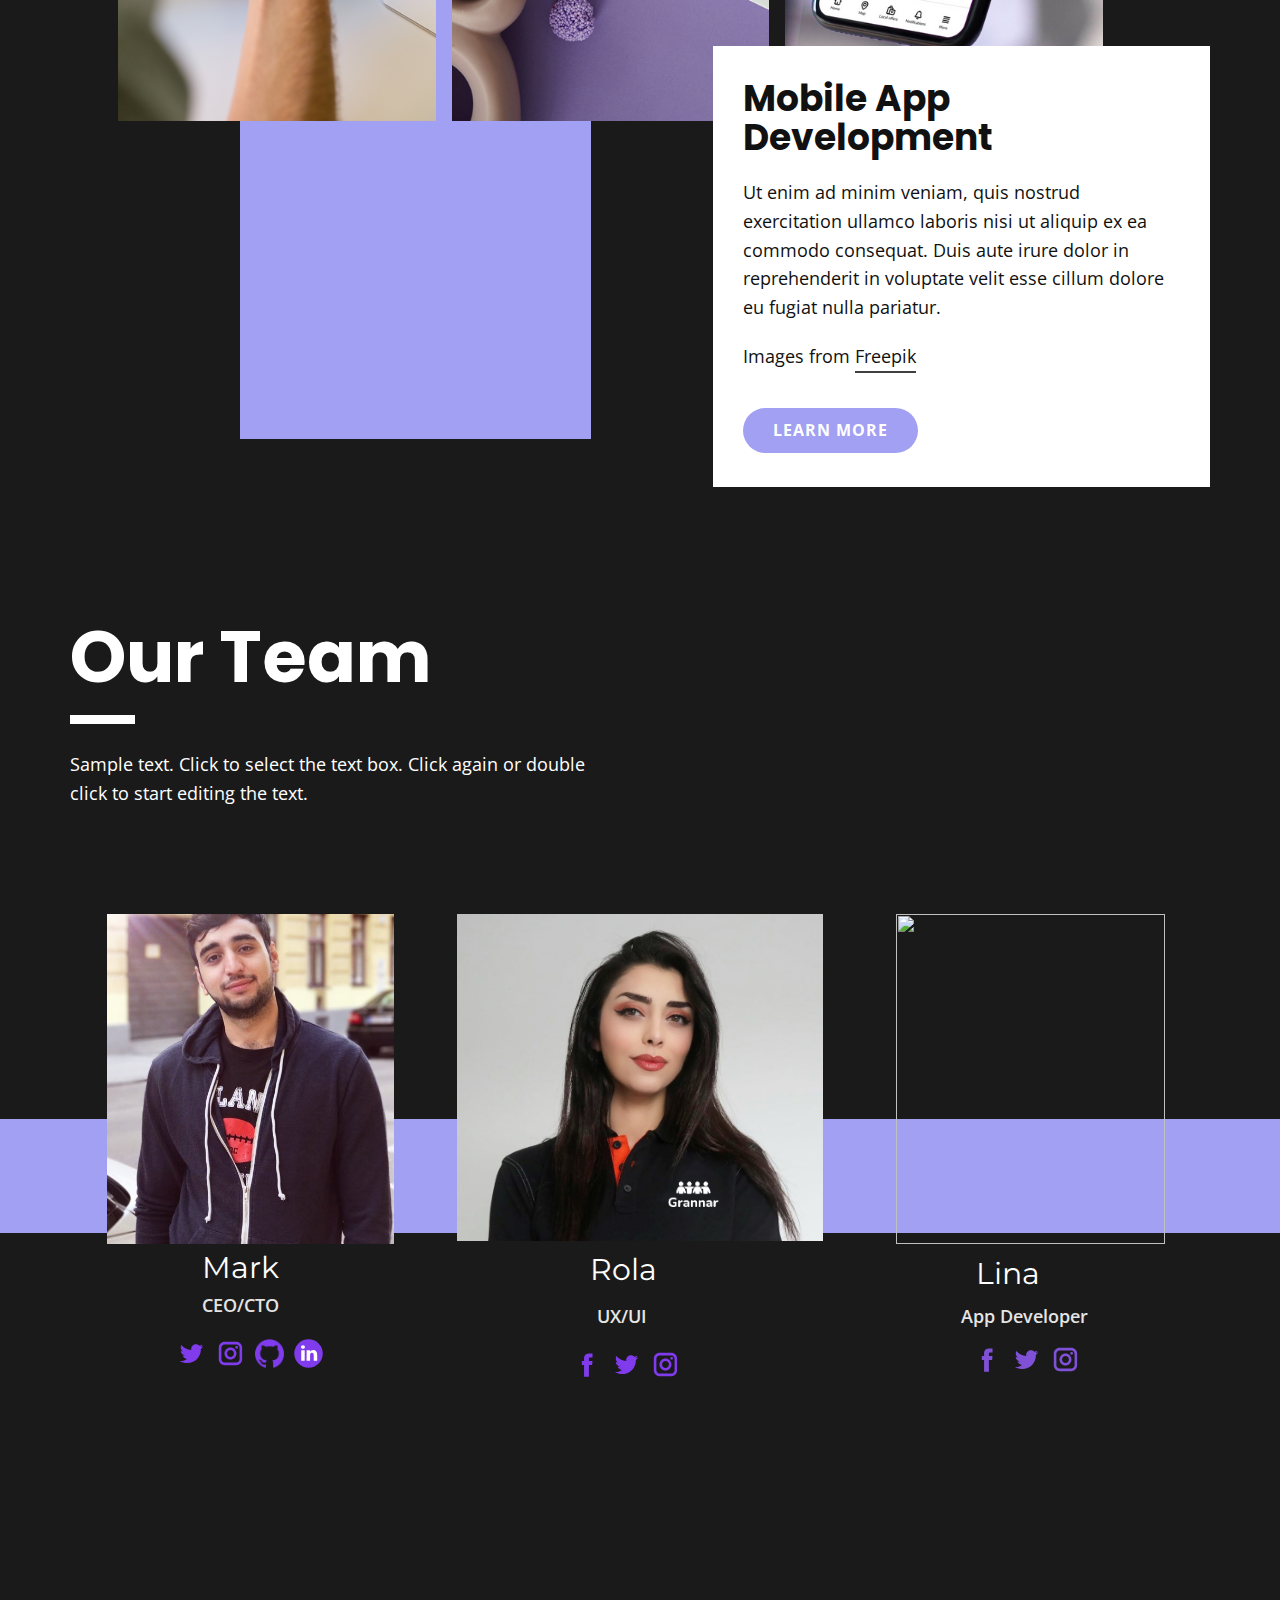
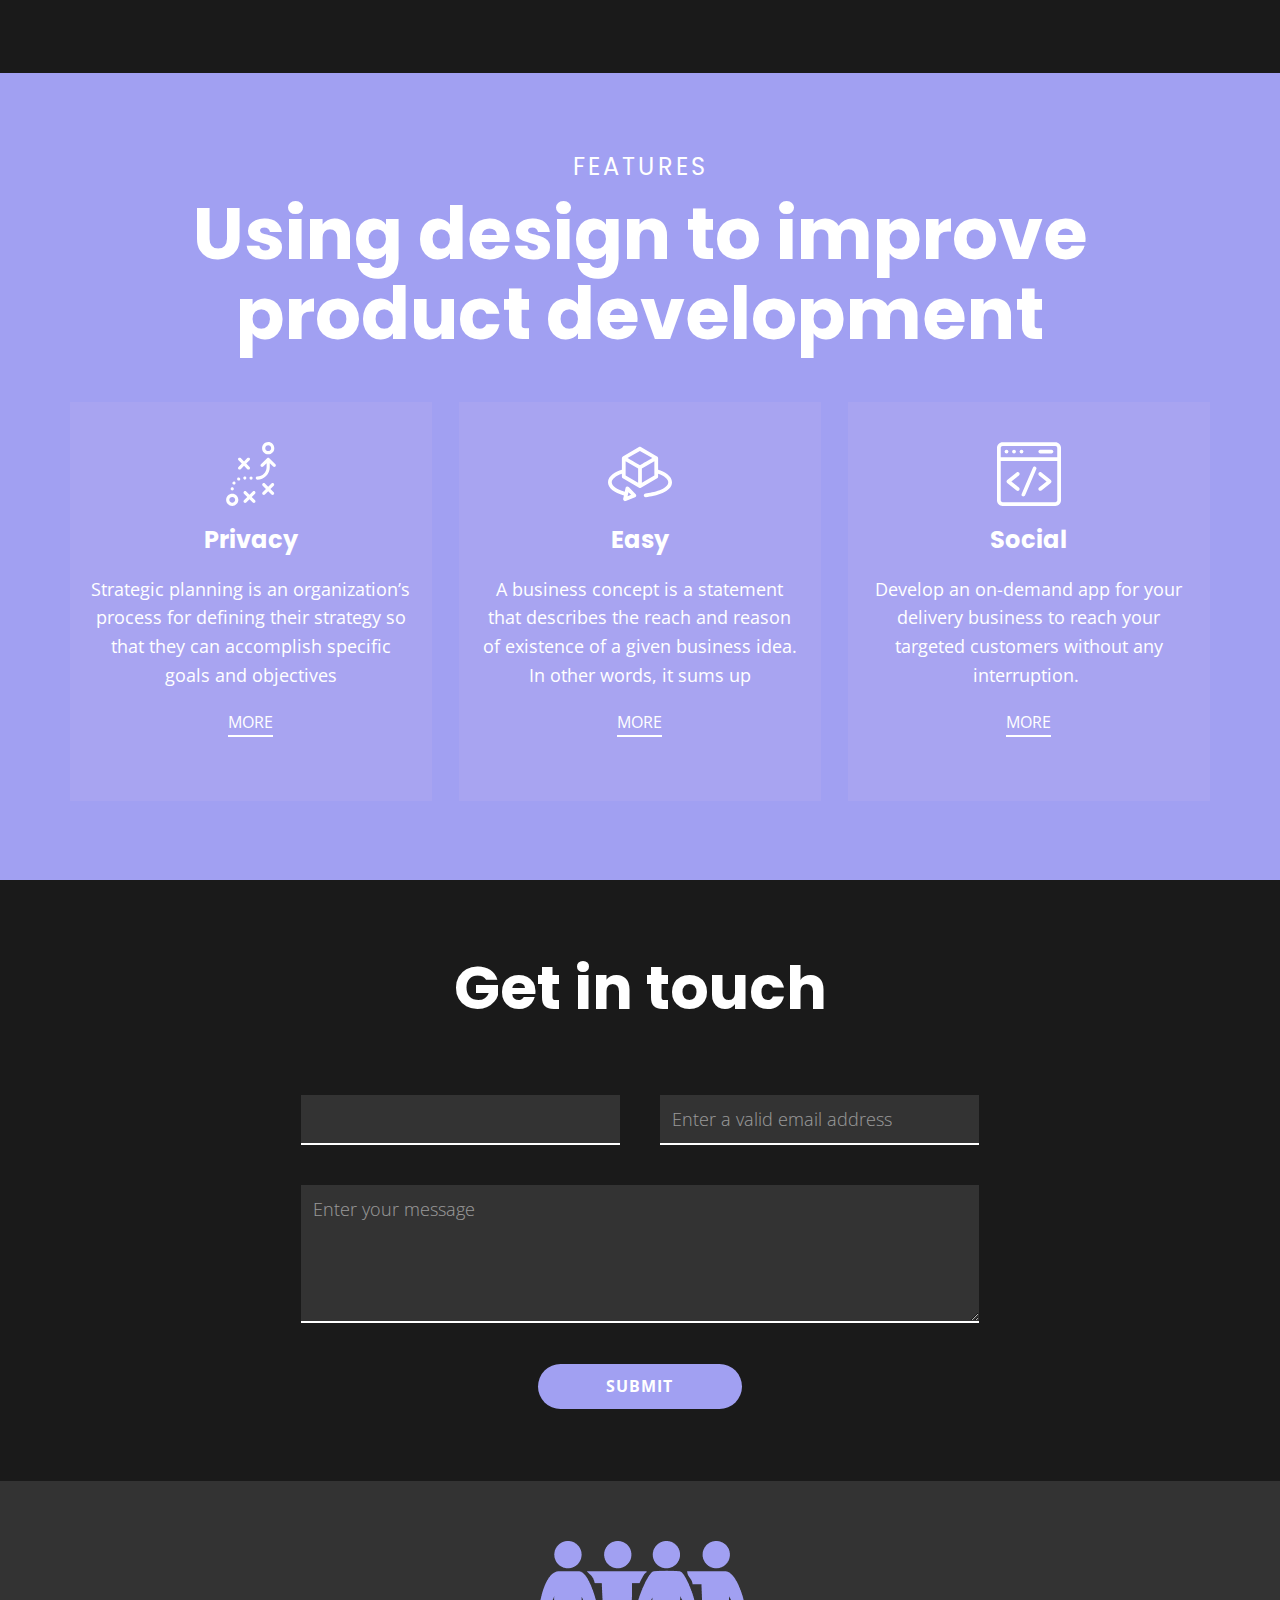
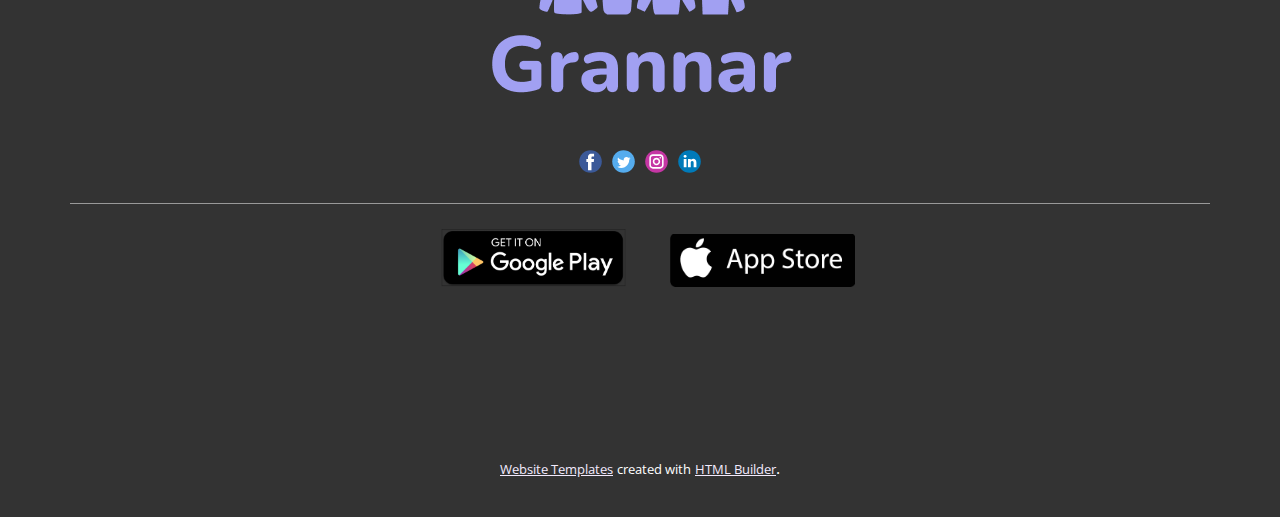
==== commit 7d861889: "Update index.html" ====
--- a/index.html
+++ b/index.html
@@ -4,7 +4,7 @@
     <meta charset="utf-8">
     <meta name="keywords" content="Get in touch">
     <meta name="description" content="">
-    <title>Page 5</title>
+    <title>Grannar</title>
     <link rel="stylesheet" href="nicepage.css" media="screen">
 <link rel="stylesheet" href="Page-5.css" media="screen">
     <script class="u-script" type="text/javascript" src="jquery-1.9.1.min.js" defer=""></script>
@@ -337,4 +337,4 @@
       </a>. 
     </section>
   
-</body></html>+</body></html>
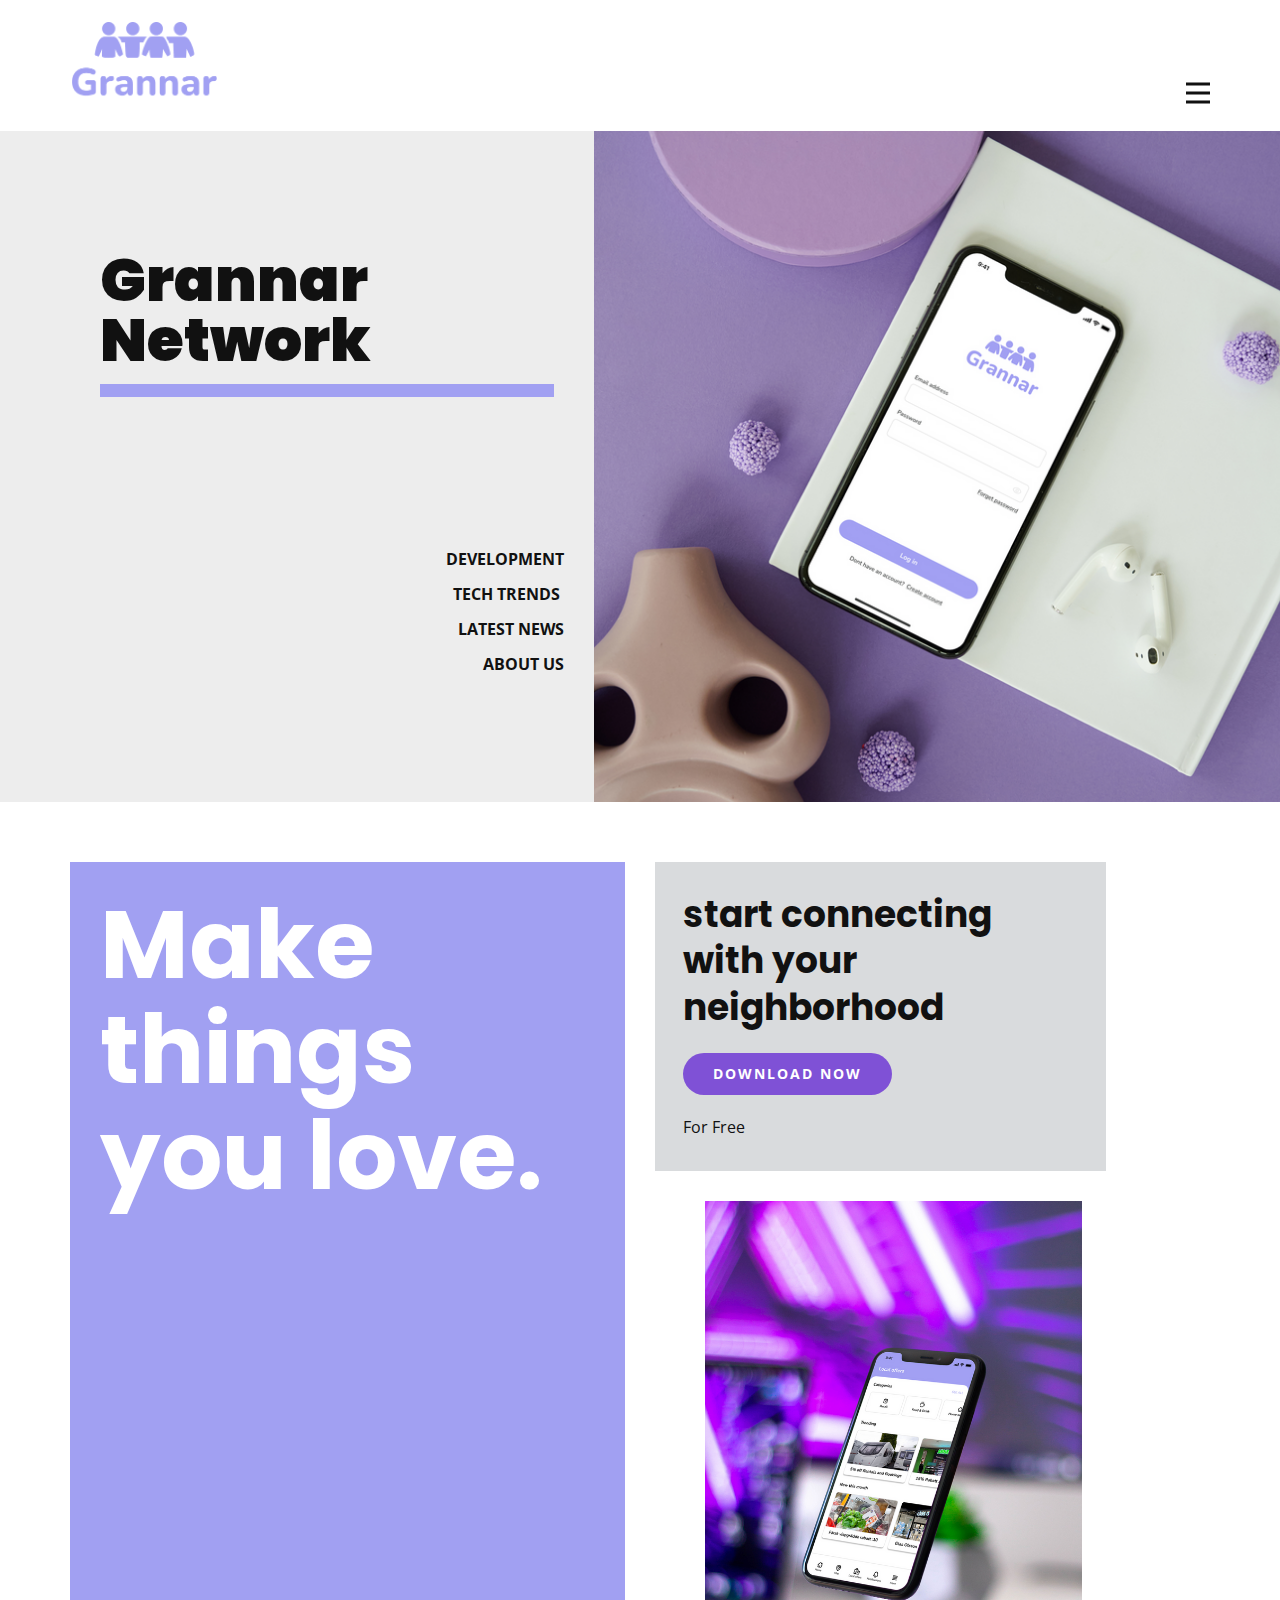
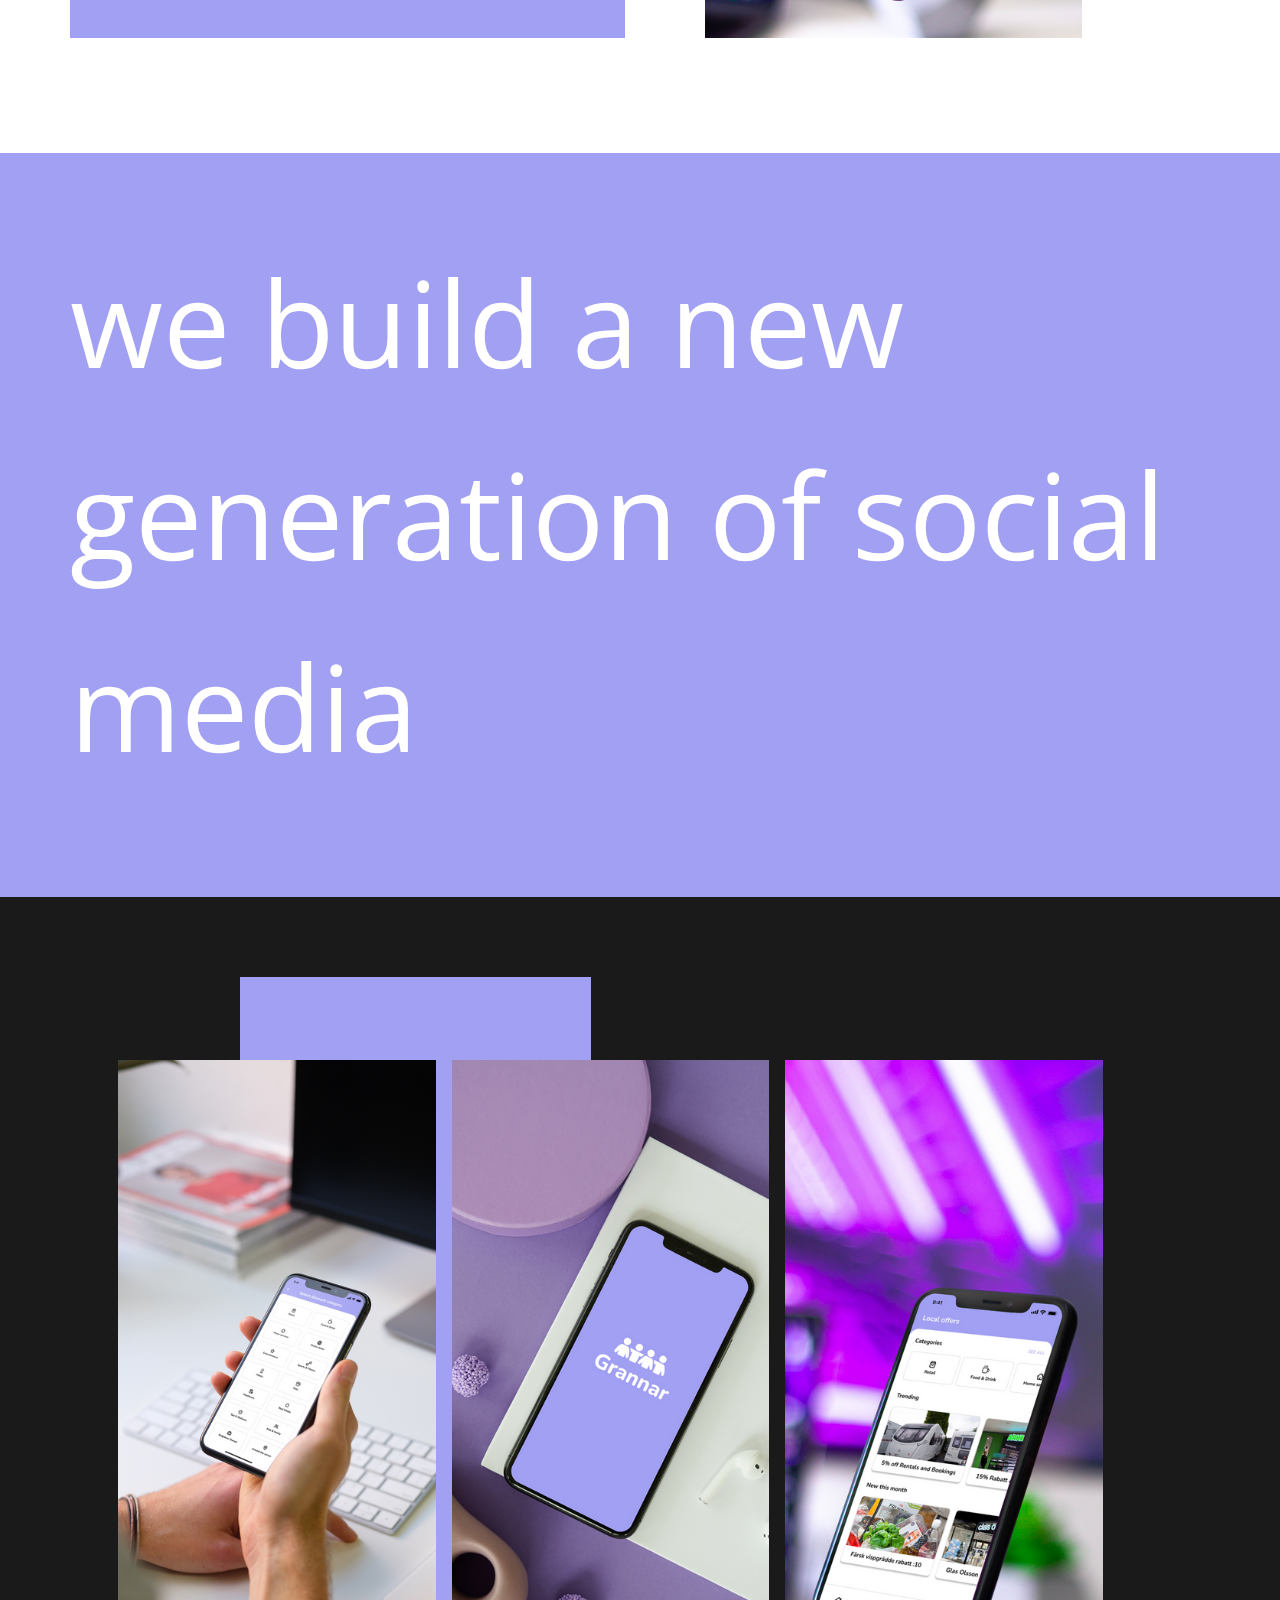
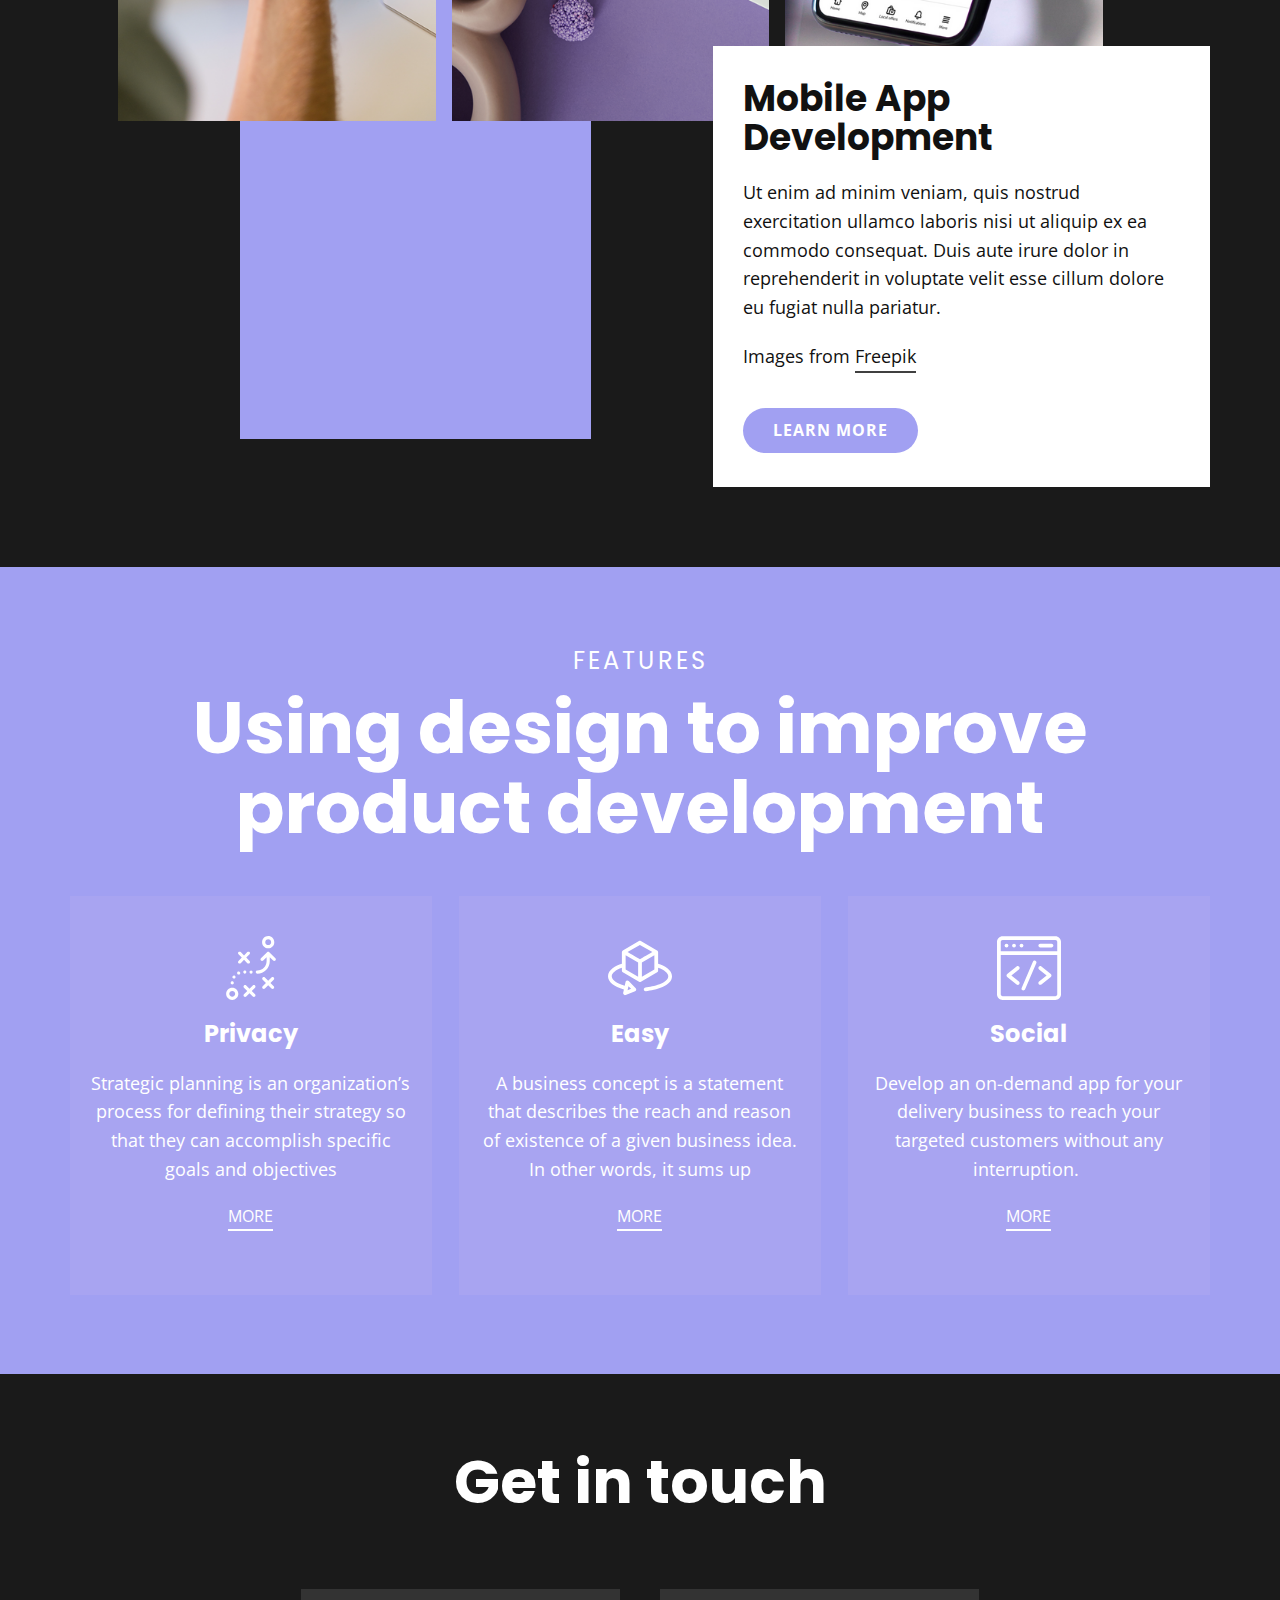
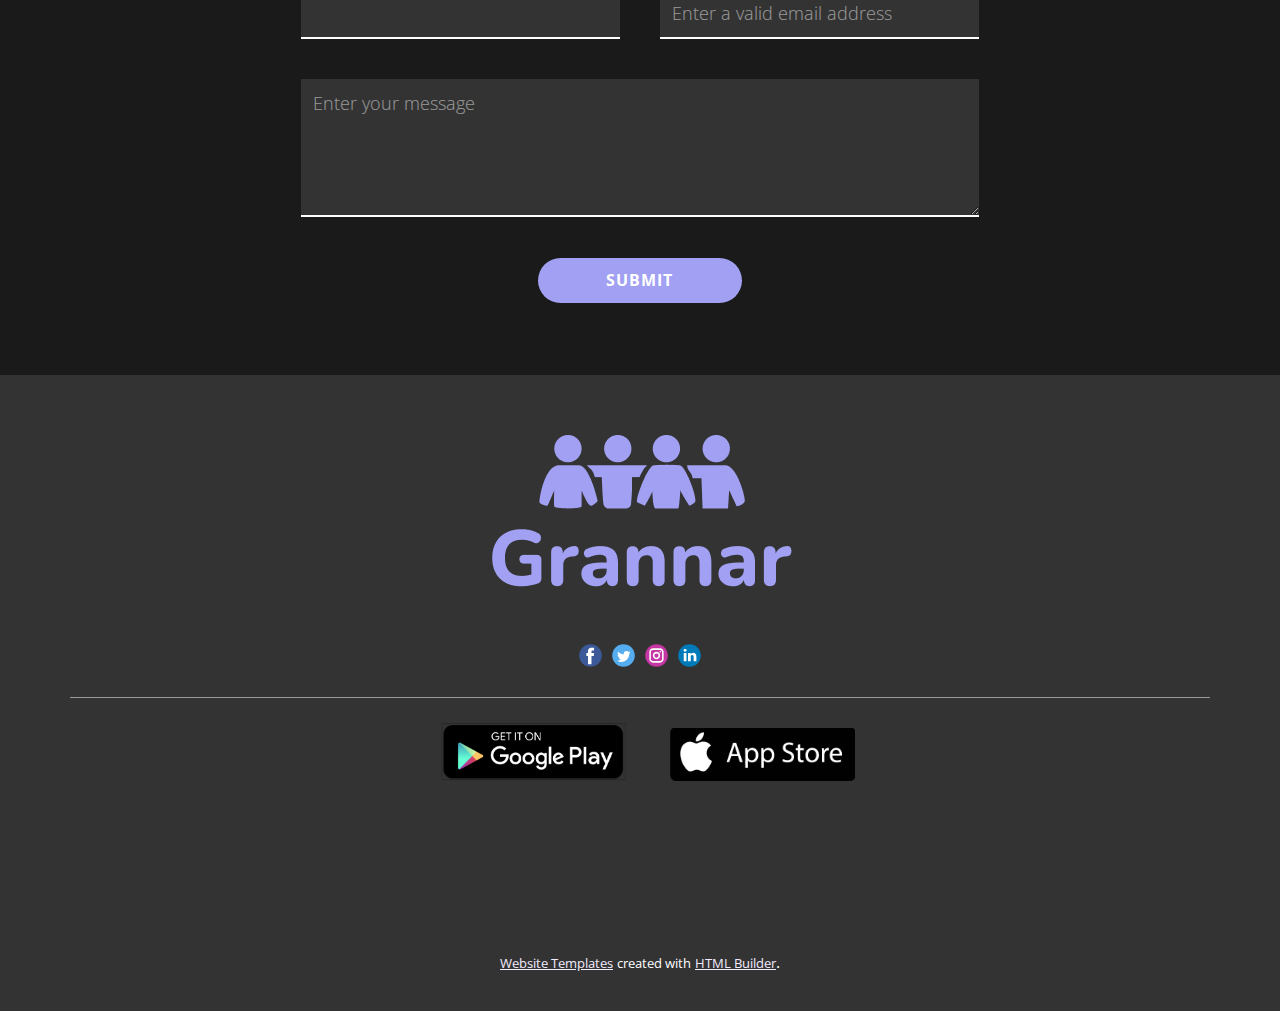
==== commit 1a285ec5: "Update index.html" ====
--- a/index.html
+++ b/index.html
@@ -169,67 +169,6 @@
         </div>
       </div>
     </section>
-    <section class="u-clearfix u-grey-90 u-section-5" id="sec-6626">
-      <h1 class="u-text u-text-1">Our Team</h1>
-      <div class="u-border-9 u-border-white u-line u-line-horizontal u-line-1"></div>
-      <p class="u-text u-text-2">Sample text. Click to select the text box. Click again or double click to start editing the text.</p>
-      <div class="u-custom-color-1 u-expanded-width u-shape u-shape-rectangle u-shape-1"></div>
-      <div class="u-clearfix u-gutter-20 u-layout-wrap u-layout-wrap-1">
-        <div class="u-gutter-0 u-layout">
-          <div class="u-layout-row">
-            <div class="u-container-style u-layout-cell u-size-20 u-layout-cell-1">
-              <div class="u-container-layout u-container-layout-1">
-                <img class="u-image u-image-1" src="images/27715.jpeg" data-image-width="544" data-image-height="781">
-                <h4 class="u-custom-font u-font-montserrat u-text u-text-3" spellcheck="false">Mark</h4>
-                <h5 class="u-custom-font u-text u-text-font u-text-grey-10 u-text-4">CEO/CTO</h5>
-                <div class="u-social-icons u-spacing-10 u-social-icons-1">
-                  <a class="u-social-url" target="_blank" href=""><span class="u-icon u-icon-circle u-social-icon u-social-twitter u-text-palette-1-base u-icon-1"><svg class="u-svg-link" preserveAspectRatio="xMidYMin slice" viewBox="0 0 112 112" style=""><use xlink:href="#svg-e84c"></use></svg><svg class="u-svg-content" viewBox="0 0 112 112" x="0px" y="0px" id="svg-e84c"><path d="M92.2,38.2c0,0.8,0,1.6,0,2.3c0,24.3-18.6,52.4-52.6,52.4c-10.6,0.1-20.2-2.9-28.5-8.2 c1.4,0.2,2.9,0.2,4.4,0.2c8.7,0,16.7-2.9,23-7.9c-8.1-0.2-14.9-5.5-17.3-12.8c1.1,0.2,2.4,0.2,3.4,0.2c1.6,0,3.3-0.2,4.8-0.7 c-8.4-1.6-14.9-9.2-14.9-18c0-0.2,0-0.2,0-0.2c2.5,1.4,5.4,2.2,8.4,2.3c-5-3.3-8.3-8.9-8.3-15.4c0-3.4,1-6.5,2.5-9.2 c9.1,11.1,22.7,18.5,38,19.2c-0.2-1.4-0.4-2.8-0.4-4.3c0.1-10,8.3-18.2,18.5-18.2c5.4,0,10.1,2.2,13.5,5.7c4.3-0.8,8.1-2.3,11.7-4.5 c-1.4,4.3-4.3,7.9-8.1,10.1c3.7-0.4,7.3-1.4,10.6-2.9C98.9,32.3,95.7,35.5,92.2,38.2z"></path></svg></span>
-                  </a>
-                  <a class="u-social-url" target="_blank" href=""><span class="u-icon u-icon-circle u-social-icon u-social-instagram u-text-palette-1-base u-icon-2"><svg class="u-svg-link" preserveAspectRatio="xMidYMin slice" viewBox="0 0 112 112" style=""><use xlink:href="#svg-ae04"></use></svg><svg class="u-svg-content" viewBox="0 0 112 112" x="0px" y="0px" id="svg-ae04"><path d="M55.9,32.9c-12.8,0-23.2,10.4-23.2,23.2s10.4,23.2,23.2,23.2s23.2-10.4,23.2-23.2S68.7,32.9,55.9,32.9z M55.9,69.4c-7.4,0-13.3-6-13.3-13.3c-0.1-7.4,6-13.3,13.3-13.3s13.3,6,13.3,13.3C69.3,63.5,63.3,69.4,55.9,69.4z"></path><path d="M79.7,26.8c-3,0-5.4,2.5-5.4,5.4s2.5,5.4,5.4,5.4c3,0,5.4-2.5,5.4-5.4S82.7,26.8,79.7,26.8z"></path><path d="M78.2,11H33.5C21,11,10.8,21.3,10.8,33.7v44.7c0,12.6,10.2,22.8,22.7,22.8h44.7c12.6,0,22.7-10.2,22.7-22.7 V33.7C100.8,21.1,90.6,11,78.2,11z M91,78.4c0,7.1-5.8,12.8-12.8,12.8H33.5c-7.1,0-12.8-5.8-12.8-12.8V33.7 c0-7.1,5.8-12.8,12.8-12.8h44.7c7.1,0,12.8,5.8,12.8,12.8V78.4z"></path></svg></span>
-                  </a>
-                  <a class="u-social-url" target="_blank" data-type="Custom" title="Custom" href=""><span class="u-file-icon u-icon u-social-custom u-social-icon u-text-palette-1-base u-icon-3"><img src="images/733609-b38aa7db.png" alt=""></span>
-                  </a>
-                  <a class="u-social-url" target="_blank" data-type="LinkedIn" title="LinkedIn" href=""><span class="u-icon u-social-icon u-social-linkedin u-text-palette-1-base u-icon-4"><svg class="u-svg-link" preserveAspectRatio="xMidYMin slice" viewBox="0 0 112 112" style=""><use xlink:href="#svg-2414"></use></svg><svg class="u-svg-content" viewBox="0 0 112 112" x="0" y="0" id="svg-2414"><circle fill="currentColor" cx="56.1" cy="56.1" r="55"></circle><path fill="#FFFFFF" d="M41.3,83.7H27.9V43.4h13.4V83.7z M34.6,37.9L34.6,37.9c-4.6,0-7.5-3.1-7.5-7c0-4,3-7,7.6-7s7.4,3,7.5,7
-            C42.2,34.8,39.2,37.9,34.6,37.9z M89.6,83.7H76.2V62.2c0-5.4-1.9-9.1-6.8-9.1c-3.7,0-5.9,2.5-6.9,4.9c-0.4,0.9-0.4,2.1-0.4,3.3v22.5
-            H48.7c0,0,0.2-36.5,0-40.3h13.4v5.7c1.8-2.7,5-6.7,12.1-6.7c8.8,0,15.4,5.8,15.4,18.1V83.7z"></path></svg></span>
-                  </a>
-                </div>
-              </div>
-            </div>
-            <div class="u-container-style u-layout-cell u-size-20 u-layout-cell-2">
-              <div class="u-container-layout u-valign-top-md u-valign-top-sm u-valign-top-xs u-container-layout-2">
-                <img class="u-expanded-width u-image u-image-2" src="images/Group34113.png" data-image-width="853" data-image-height="853">
-                <h4 class="u-custom-font u-font-montserrat u-text u-text-5" spellcheck="false">Rola</h4>
-                <h5 class="u-custom-font u-text u-text-font u-text-grey-10 u-text-6">UX/UI</h5>
-                <div class="u-social-icons u-spacing-10 u-social-icons-2">
-                  <a class="u-social-url" target="_blank" href=""><span class="u-icon u-icon-circle u-social-facebook u-social-icon u-text-palette-1-base u-icon-5"><svg class="u-svg-link" preserveAspectRatio="xMidYMin slice" viewBox="0 0 112 112" style=""><use xlink:href="#svg-1d12"></use></svg><svg class="u-svg-content" viewBox="0 0 112 112" x="0px" y="0px" id="svg-1d12"><path d="M75.5,28.8H65.4c-1.5,0-4,0.9-4,4.3v9.4h13.9l-1.5,15.8H61.4v45.1H42.8V58.3h-8.8V42.4h8.8V32.2 c0-7.4,3.4-18.8,18.8-18.8h13.8v15.4H75.5z"></path></svg></span>
-                  </a>
-                  <a class="u-social-url" target="_blank" href=""><span class="u-icon u-icon-circle u-social-icon u-social-twitter u-text-palette-1-base u-icon-6"><svg class="u-svg-link" preserveAspectRatio="xMidYMin slice" viewBox="0 0 112 112" style=""><use xlink:href="#svg-7278"></use></svg><svg class="u-svg-content" viewBox="0 0 112 112" x="0px" y="0px" id="svg-7278"><path d="M92.2,38.2c0,0.8,0,1.6,0,2.3c0,24.3-18.6,52.4-52.6,52.4c-10.6,0.1-20.2-2.9-28.5-8.2 c1.4,0.2,2.9,0.2,4.4,0.2c8.7,0,16.7-2.9,23-7.9c-8.1-0.2-14.9-5.5-17.3-12.8c1.1,0.2,2.4,0.2,3.4,0.2c1.6,0,3.3-0.2,4.8-0.7 c-8.4-1.6-14.9-9.2-14.9-18c0-0.2,0-0.2,0-0.2c2.5,1.4,5.4,2.2,8.4,2.3c-5-3.3-8.3-8.9-8.3-15.4c0-3.4,1-6.5,2.5-9.2 c9.1,11.1,22.7,18.5,38,19.2c-0.2-1.4-0.4-2.8-0.4-4.3c0.1-10,8.3-18.2,18.5-18.2c5.4,0,10.1,2.2,13.5,5.7c4.3-0.8,8.1-2.3,11.7-4.5 c-1.4,4.3-4.3,7.9-8.1,10.1c3.7-0.4,7.3-1.4,10.6-2.9C98.9,32.3,95.7,35.5,92.2,38.2z"></path></svg></span>
-                  </a>
-                  <a class="u-social-url" target="_blank" href=""><span class="u-icon u-icon-circle u-social-icon u-social-instagram u-text-palette-1-base u-icon-7"><svg class="u-svg-link" preserveAspectRatio="xMidYMin slice" viewBox="0 0 112 112" style=""><use xlink:href="#svg-4e61"></use></svg><svg class="u-svg-content" viewBox="0 0 112 112" x="0px" y="0px" id="svg-4e61"><path d="M55.9,32.9c-12.8,0-23.2,10.4-23.2,23.2s10.4,23.2,23.2,23.2s23.2-10.4,23.2-23.2S68.7,32.9,55.9,32.9z M55.9,69.4c-7.4,0-13.3-6-13.3-13.3c-0.1-7.4,6-13.3,13.3-13.3s13.3,6,13.3,13.3C69.3,63.5,63.3,69.4,55.9,69.4z"></path><path d="M79.7,26.8c-3,0-5.4,2.5-5.4,5.4s2.5,5.4,5.4,5.4c3,0,5.4-2.5,5.4-5.4S82.7,26.8,79.7,26.8z"></path><path d="M78.2,11H33.5C21,11,10.8,21.3,10.8,33.7v44.7c0,12.6,10.2,22.8,22.7,22.8h44.7c12.6,0,22.7-10.2,22.7-22.7 V33.7C100.8,21.1,90.6,11,78.2,11z M91,78.4c0,7.1-5.8,12.8-12.8,12.8H33.5c-7.1,0-12.8-5.8-12.8-12.8V33.7 c0-7.1,5.8-12.8,12.8-12.8h44.7c7.1,0,12.8,5.8,12.8,12.8V78.4z"></path></svg></span>
-                  </a>
-                </div>
-              </div>
-            </div>
-            <div class="u-container-style u-layout-cell u-size-20 u-layout-cell-3">
-              <div class="u-container-layout u-container-layout-3">
-                <img class="u-image u-image-default u-image-3" src="images/IMG-20221116-WA0000.jpg" alt="" data-image-width="483" data-image-height="601">
-                <h4 class="u-custom-font u-font-montserrat u-text u-text-7" spellcheck="false">Lina</h4>
-                <h5 class="u-custom-font u-text u-text-font u-text-grey-10 u-text-8">App Developer</h5>
-                <div class="u-social-icons u-spacing-10 u-social-icons-3">
-                  <a class="u-social-url" target="_blank" href=""><span class="u-icon u-icon-circle u-social-facebook u-social-icon u-text-palette-4-base u-icon-8"><svg class="u-svg-link" preserveAspectRatio="xMidYMin slice" viewBox="0 0 112 112" style=""><use xlink:href="#svg-b4de"></use></svg><svg class="u-svg-content" viewBox="0 0 112 112" x="0px" y="0px" id="svg-b4de"><path d="M75.5,28.8H65.4c-1.5,0-4,0.9-4,4.3v9.4h13.9l-1.5,15.8H61.4v45.1H42.8V58.3h-8.8V42.4h8.8V32.2 c0-7.4,3.4-18.8,18.8-18.8h13.8v15.4H75.5z"></path></svg></span>
-                  </a>
-                  <a class="u-social-url" target="_blank" href=""><span class="u-icon u-icon-circle u-social-icon u-social-twitter u-text-palette-4-base u-icon-9"><svg class="u-svg-link" preserveAspectRatio="xMidYMin slice" viewBox="0 0 112 112" style=""><use xlink:href="#svg-e5a1"></use></svg><svg class="u-svg-content" viewBox="0 0 112 112" x="0px" y="0px" id="svg-e5a1"><path d="M92.2,38.2c0,0.8,0,1.6,0,2.3c0,24.3-18.6,52.4-52.6,52.4c-10.6,0.1-20.2-2.9-28.5-8.2 c1.4,0.2,2.9,0.2,4.4,0.2c8.7,0,16.7-2.9,23-7.9c-8.1-0.2-14.9-5.5-17.3-12.8c1.1,0.2,2.4,0.2,3.4,0.2c1.6,0,3.3-0.2,4.8-0.7 c-8.4-1.6-14.9-9.2-14.9-18c0-0.2,0-0.2,0-0.2c2.5,1.4,5.4,2.2,8.4,2.3c-5-3.3-8.3-8.9-8.3-15.4c0-3.4,1-6.5,2.5-9.2 c9.1,11.1,22.7,18.5,38,19.2c-0.2-1.4-0.4-2.8-0.4-4.3c0.1-10,8.3-18.2,18.5-18.2c5.4,0,10.1,2.2,13.5,5.7c4.3-0.8,8.1-2.3,11.7-4.5 c-1.4,4.3-4.3,7.9-8.1,10.1c3.7-0.4,7.3-1.4,10.6-2.9C98.9,32.3,95.7,35.5,92.2,38.2z"></path></svg></span>
-                  </a>
-                  <a class="u-social-url" target="_blank" href=""><span class="u-icon u-icon-circle u-social-icon u-social-instagram u-text-palette-4-base u-icon-10"><svg class="u-svg-link" preserveAspectRatio="xMidYMin slice" viewBox="0 0 112 112" style=""><use xlink:href="#svg-6493"></use></svg><svg class="u-svg-content" viewBox="0 0 112 112" x="0px" y="0px" id="svg-6493"><path d="M55.9,32.9c-12.8,0-23.2,10.4-23.2,23.2s10.4,23.2,23.2,23.2s23.2-10.4,23.2-23.2S68.7,32.9,55.9,32.9z M55.9,69.4c-7.4,0-13.3-6-13.3-13.3c-0.1-7.4,6-13.3,13.3-13.3s13.3,6,13.3,13.3C69.3,63.5,63.3,69.4,55.9,69.4z"></path><path d="M79.7,26.8c-3,0-5.4,2.5-5.4,5.4s2.5,5.4,5.4,5.4c3,0,5.4-2.5,5.4-5.4S82.7,26.8,79.7,26.8z"></path><path d="M78.2,11H33.5C21,11,10.8,21.3,10.8,33.7v44.7c0,12.6,10.2,22.8,22.7,22.8h44.7c12.6,0,22.7-10.2,22.7-22.7 V33.7C100.8,21.1,90.6,11,78.2,11z M91,78.4c0,7.1-5.8,12.8-12.8,12.8H33.5c-7.1,0-12.8-5.8-12.8-12.8V33.7 c0-7.1,5.8-12.8,12.8-12.8h44.7c7.1,0,12.8,5.8,12.8,12.8V78.4z"></path></svg></span>
-                  </a>
-                </div>
-              </div>
-            </div>
-          </div>
-        </div>
-      </div>
-    </section>
     <section class="u-align-center u-clearfix u-custom-color-1 u-section-6" id="carousel_d587">
       <div class="u-clearfix u-sheet u-valign-middle-lg u-valign-middle-md u-valign-middle-sm u-valign-middle-xs u-sheet-1">
         <h4 class="u-text u-text-1">Features</h4>
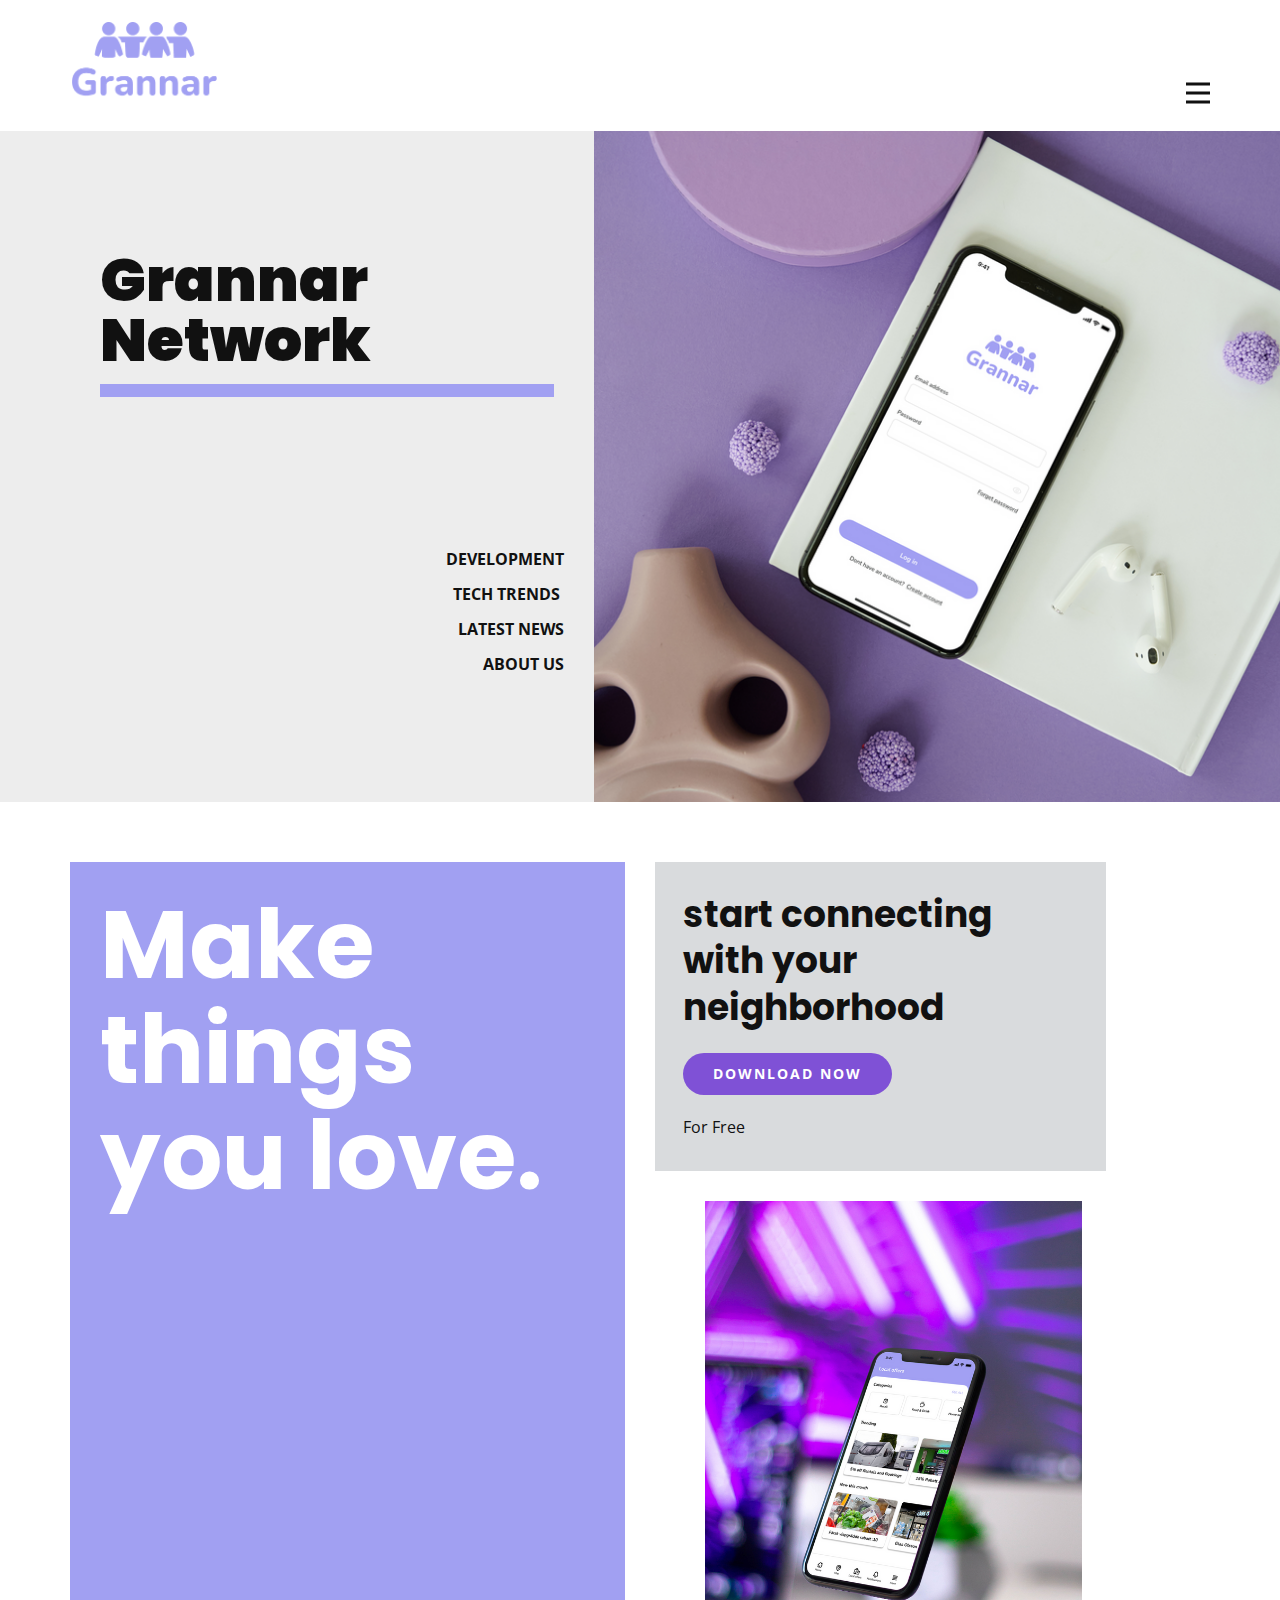
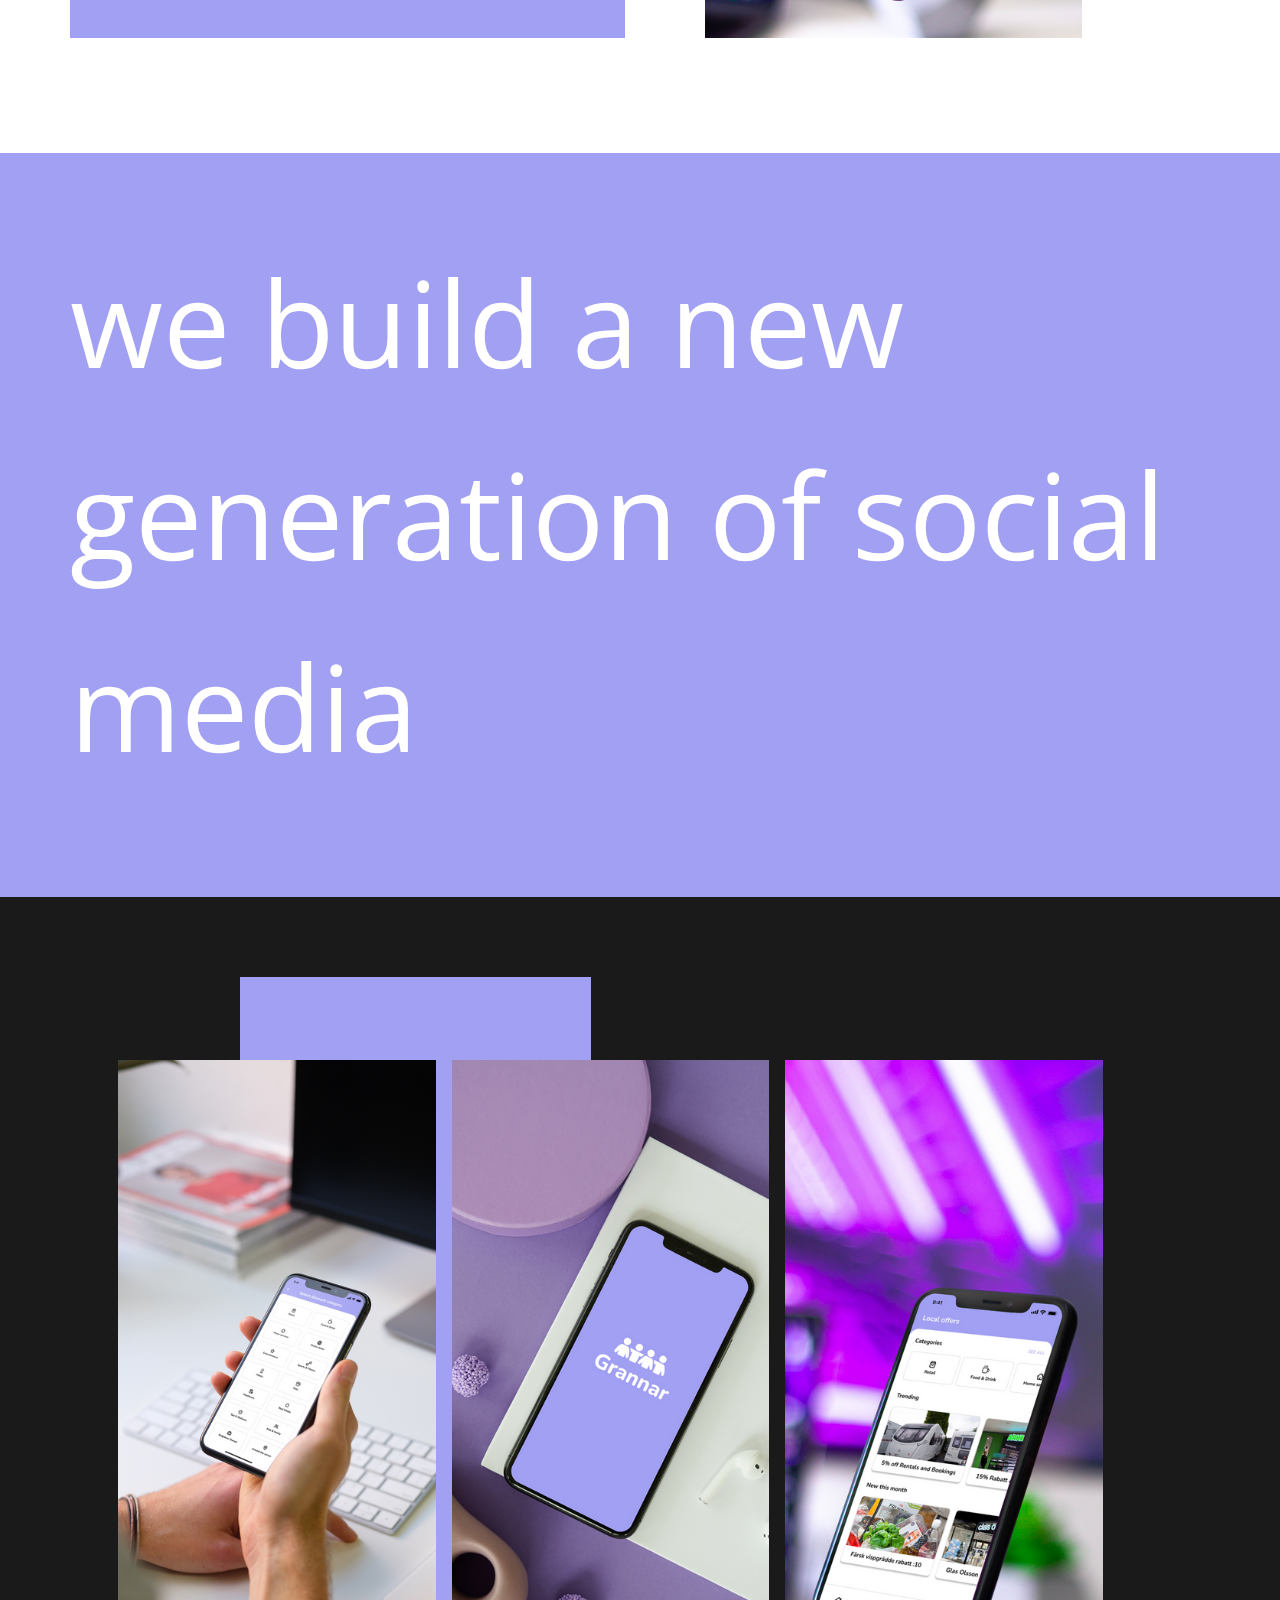
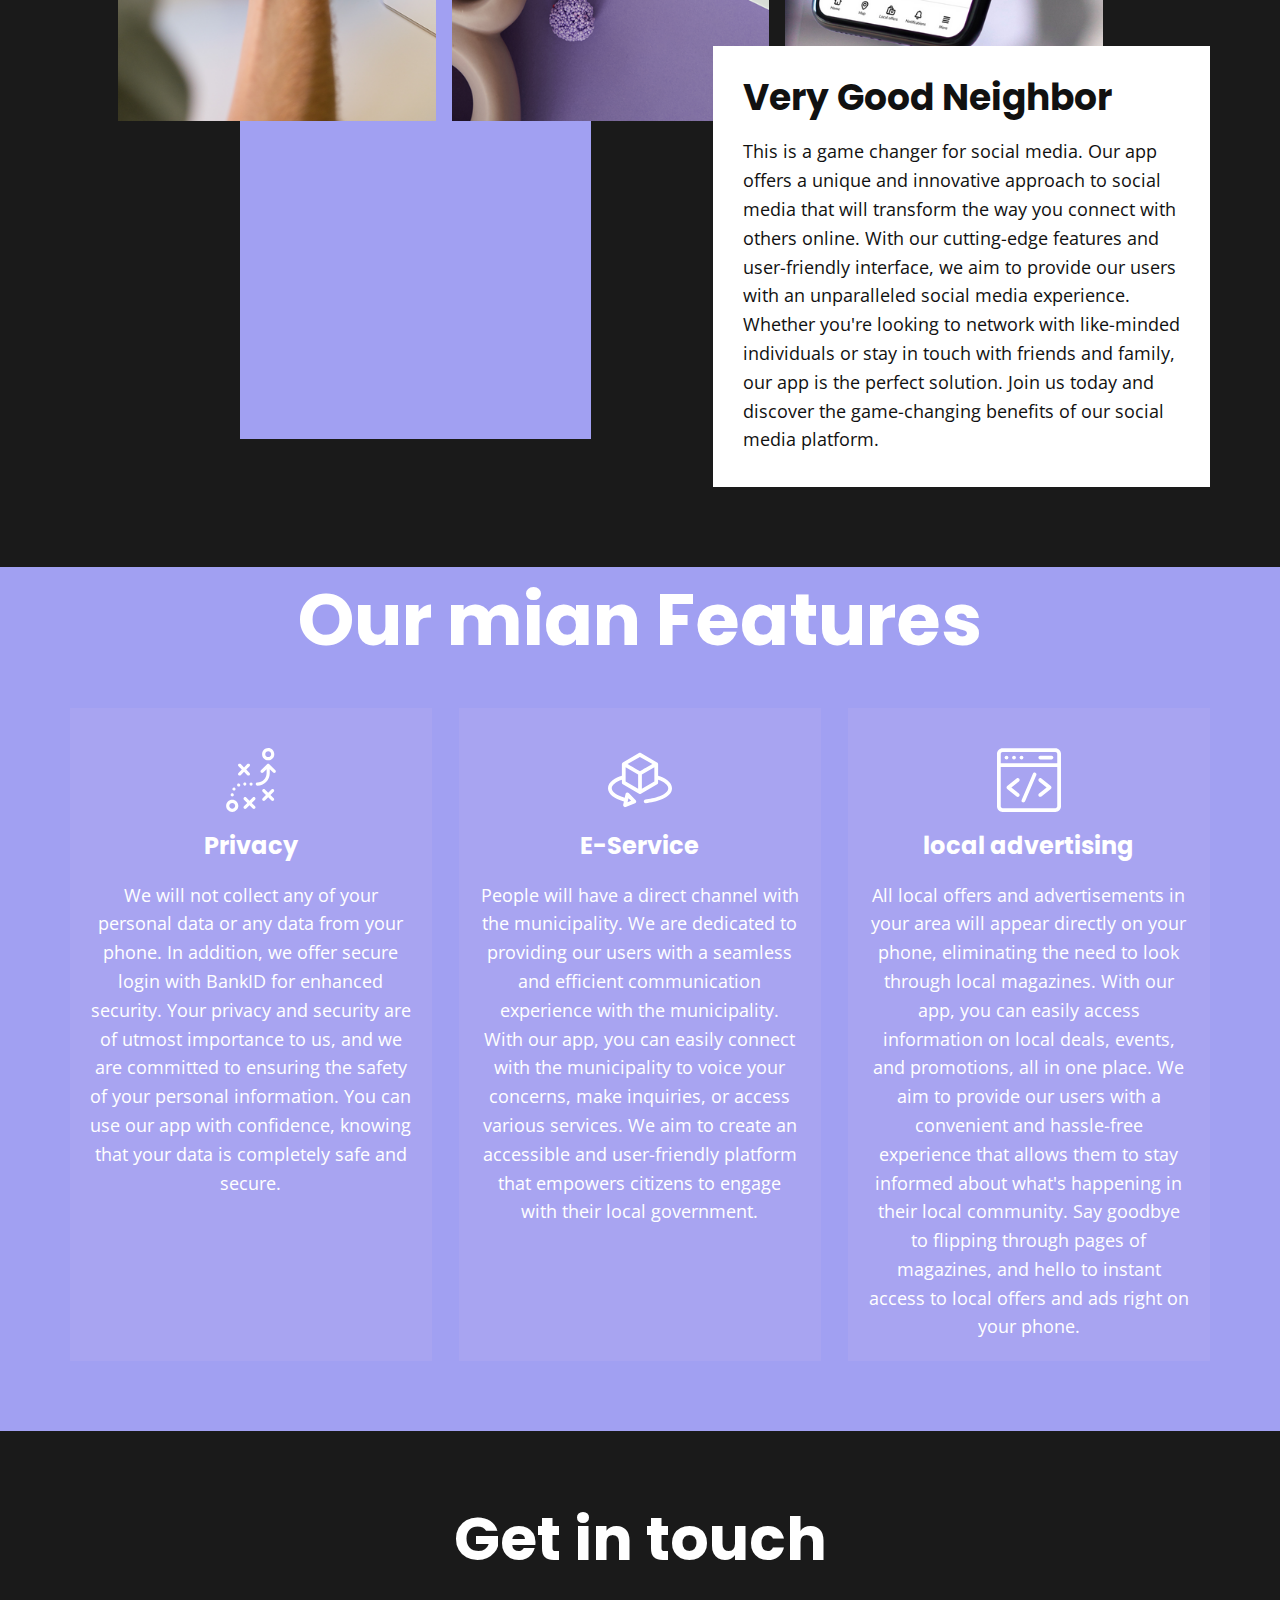
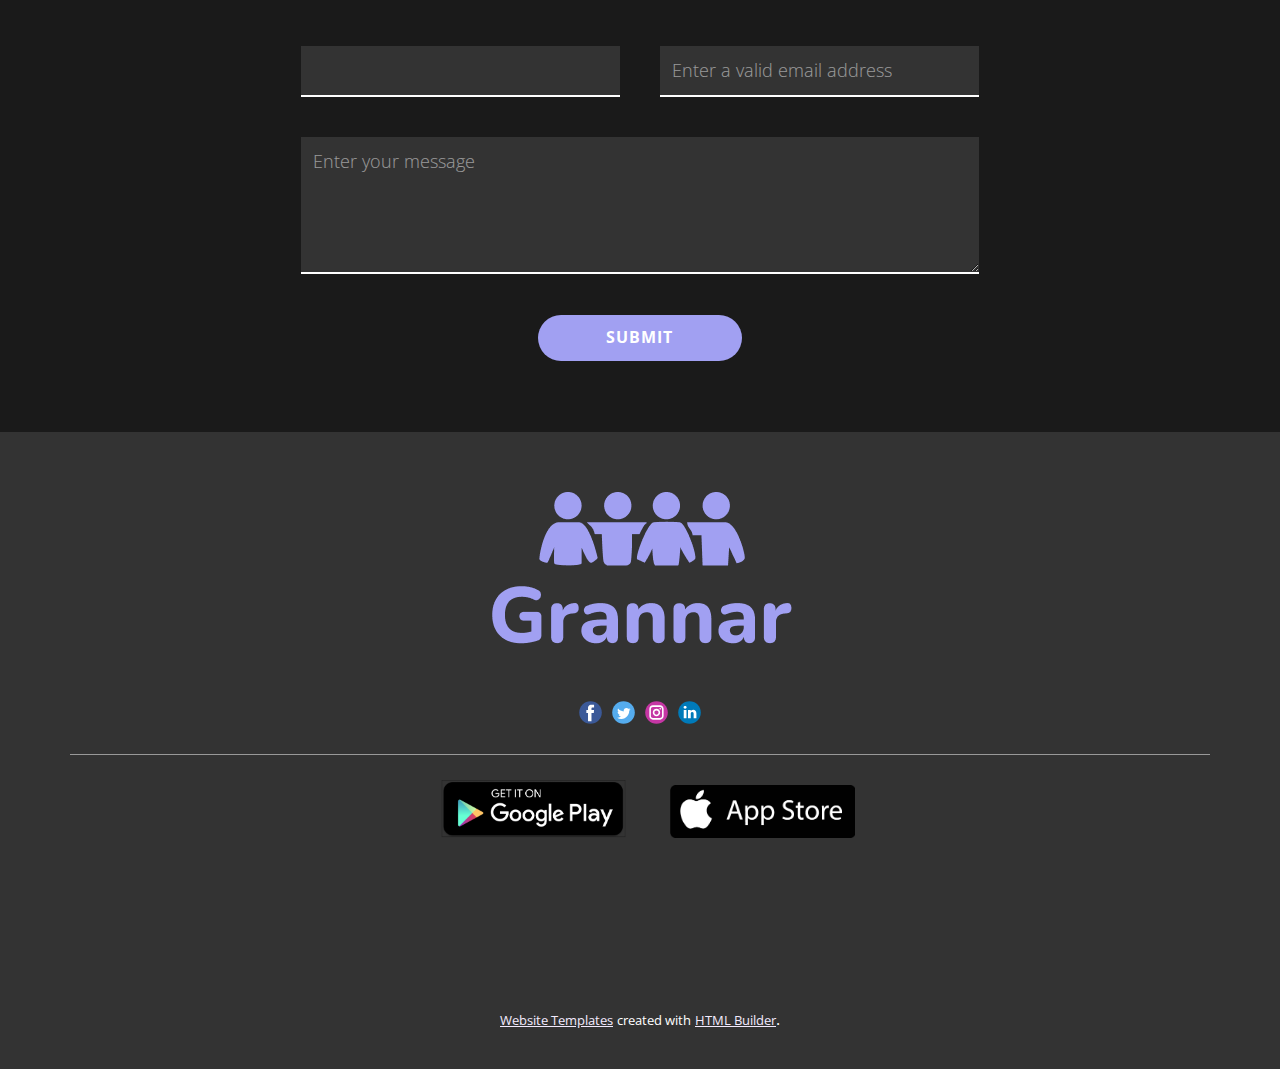
==== commit 2ee7e77c: "Update index.html" ====
--- a/index.html
+++ b/index.html
@@ -160,19 +160,15 @@
         </div>
         <div class="u-container-style u-expanded-width-xs u-group u-white u-group-1">
           <div class="u-container-layout u-valign-middle u-container-layout-1">
-            <h2 class="u-text u-text-1">Mobile App Development </h2>
-            <p class="u-text u-text-2">Ut enim ad minim veniam, quis nostrud exercitation ullamco laboris nisi ut aliquip ex ea commodo consequat. Duis aute irure dolor in reprehenderit in voluptate velit esse cillum dolore eu fugiat nulla pariatur.&nbsp;</p>
-            <p class="u-text u-text-3">Images from <a href="https://www.freepik.com/psd/technology&quot;" class="u-active-none u-border-2 u-border-grey-75 u-border-no-left u-border-no-right u-border-no-top u-btn u-button-style u-hover-none u-none u-text-body-color u-btn-1">Freepik</a>
-            </p>
-            <a href="https://nicepage.com/c/blog-posts-website-mockup" class="u-active-palette-1-light-1 u-border-none u-btn u-btn-round u-button-style u-custom-color-1 u-hover-palette-1-light-1 u-radius-50 u-text-active-white u-text-body-alt-color u-text-hover-white u-btn-2">learn more</a>
+            <h2 class="u-text u-text-1">Very Good Neighbor</h2>
+            <p class="u-text u-text-2">This is a game changer for social media. Our app offers a unique and innovative approach to social media that will transform the way you connect with others online. With our cutting-edge features and user-friendly interface, we aim to provide our users with an unparalleled social media experience. Whether you're looking to network with like-minded individuals or stay in touch with friends and family, our app is the perfect solution. Join us today and discover the game-changing benefits of our social media platform.</p>
           </div>
         </div>
       </div>
     </section>
     <section class="u-align-center u-clearfix u-custom-color-1 u-section-6" id="carousel_d587">
       <div class="u-clearfix u-sheet u-valign-middle-lg u-valign-middle-md u-valign-middle-sm u-valign-middle-xs u-sheet-1">
-        <h4 class="u-text u-text-1">Features</h4>
-        <h1 class="u-text u-text-2">Using design to improve product development</h1>
+        <h1 class="u-text u-text-2">Our mian Features</h1>
         <div class="u-expanded-width u-list u-list-1">
           <div class="u-repeater u-repeater-1">
             <div class="u-align-center u-container-style u-list-item u-opacity u-opacity-20 u-palette-4-light-2 u-repeater-item u-shape-rectangle u-list-item-1">
@@ -180,23 +176,20 @@
 </g>
 </g></svg></span>
                 <h4 class="u-text u-text-body-alt-color u-text-3"> Privacy </h4>
-                <p class="u-text u-text-body-alt-color u-text-4">Strategic planning is an organization’s process for defining their strategy so that they can accomplish specific goals and objectives</p>
-                <a href="https://nicepage.com/k/blank-html-templates" class="u-border-2 u-border-active-palette-1-base u-border-hover-palette-1-base u-border-no-left u-border-no-right u-border-no-top u-border-white u-btn u-button-style u-none u-text-active-white u-text-body-alt-color u-text-hover-white u-btn-1">more</a>
+                <p class="u-text u-text-body-alt-color u-text-4"> We will not collect any of your personal data or any data from your phone. In addition, we offer secure login with BankID for enhanced security. Your privacy and security are of utmost importance to us, and we are committed to ensuring the safety of your personal information. You can use our app with confidence, knowing that your data is completely safe and secure.</p>
               </div>
             </div>
             <div class="u-align-center u-container-style u-list-item u-opacity u-opacity-20 u-palette-4-light-2 u-repeater-item u-shape-rectangle u-video-cover u-list-item-2">
               <div class="u-container-layout u-similar-container u-valign-top u-container-layout-2"><span class="u-icon u-icon-circle u-text-body-alt-color u-icon-2"><svg class="u-svg-link" preserveAspectRatio="xMidYMin slice" viewBox="0 0 512 512" style=""><use xlink:href="#svg-3b4d"></use></svg><svg class="u-svg-content" viewBox="0 0 512 512" id="svg-3b4d"><g><path d="m400.904 222.798v-94.404c0-7.224-5.133-13.354-12.119-14.72l-126.096-72.801c-4.641-2.68-10.359-2.68-15 0l-129.093 74.532c-4.641 2.679-7.5 7.631-7.5 12.99v94.404c-49.739 15.649-111.096 47.948-111.096 100.064 0 44.723 47.412 83.574 127.305 104.758l-5.96 27.292c-2.556 11.702 9.041 21.601 20.226 17.127l75-30c9.922-3.967 12.64-16.794 5.129-24.439l-56-57c-8.332-8.478-22.812-4.334-25.355 7.313l-6.631 30.363c-63.304-17.056-103.714-46.228-103.714-75.414 0-25.345 30.686-50.947 81.096-68.464v23.06c0 5.359 2.859 10.311 7.5 12.99l129.904 75c4.641 2.68 10.359 2.68 15 0l129.904-75c4.641-2.68 7.5-7.631 7.5-12.99v-23.06c50.41 17.517 81.096 43.119 81.096 68.464 0 55.546-121.998 83.743-181.91 88.684-8.256.682-14.396 7.928-13.715 16.184.675 8.174 7.835 14.395 16.184 13.715 78.101-6.457 209.441-40.205 209.441-118.583 0-52.121-61.374-84.42-111.096-100.065zm-237.167 178.612 20.773 21.144-27.821 11.129zm91.452-330.227 99.904 57.68c-12.197 7.042-90.954 52.512-99.093 57.211-8.88-5.127-86.579-49.986-99.904-57.68zm-114.093 83.193 99.904 57.679v114.423l-99.904-57.68zm229.808 114.422-99.904 57.68v-114.423l99.904-57.679z"></path>
 </g></svg></span>
-                <h4 class="u-text u-text-body-alt-color u-text-5">Easy</h4>
-                <p class="u-text u-text-body-alt-color u-text-6">A business concept is a statement that describes the reach and reason of existence of a given business idea. In other words, it sums up</p>
-                <a href="https://nicepage.com/" class="u-border-2 u-border-active-palette-1-base u-border-hover-palette-1-base u-border-no-left u-border-no-right u-border-no-top u-border-white u-btn u-button-style u-none u-text-active-white u-text-body-alt-color u-text-hover-white u-btn-2">more</a>
+                <h4 class="u-text u-text-body-alt-color u-text-5">E-Service</h4>
+                <p class="u-text u-text-body-alt-color u-text-6">People will have a direct channel with the municipality. We are dedicated to providing our users with a seamless and efficient communication experience with the municipality. With our app, you can easily connect with the municipality to voice your concerns, make inquiries, or access various services. We aim to create an accessible and user-friendly platform that empowers citizens to engage with their local government.</p>
               </div>
             </div>
             <div class="u-align-center u-container-style u-list-item u-opacity u-opacity-20 u-palette-4-light-2 u-repeater-item u-shape-rectangle u-video-cover u-list-item-3">
               <div class="u-container-layout u-similar-container u-valign-top u-container-layout-3"><span class="u-icon u-icon-circle u-icon-3"><svg class="u-svg-link" preserveAspectRatio="xMidYMin slice" viewBox="0 0 512 512" style=""><use xlink:href="#svg-9ced"></use></svg><svg class="u-svg-content" viewBox="0 0 512 512" id="svg-9ced"><path d="m467 1h-422c-24.813 0-45 20.187-45 45v420c0 24.813 20.187 45 45 45h422c24.813 0 45-20.187 45-45v-420c0-24.813-20.187-45-45-45zm-422 30h422c8.271 0 15 6.729 15 15v75h-452v-75c0-8.271 6.729-15 15-15zm422 450h-422c-8.271 0-15-6.729-15-15v-315h452v315c0 8.271-6.729 15-15 15z"></path><path d="m306.909 197.213c-7.614-3.263-16.433.264-19.696 7.878l-90 210c-3.264 7.614.264 16.433 7.878 19.696 7.617 3.264 16.434-.266 19.696-7.878l90-210c3.264-7.615-.264-16.433-7.878-19.696z"></path><path d="m177.713 246.629c-5.176-6.469-14.617-7.517-21.083-2.342l-75 60c-7.499 5.997-7.504 17.424 0 23.426l75 60c6.469 5.176 15.91 4.126 21.083-2.342 5.175-6.469 4.127-15.909-2.343-21.083l-60.358-48.288 60.358-48.287c6.47-5.175 7.518-14.614 2.343-21.084z"></path><path d="m430.37 304.287-75-60c-6.469-5.176-15.909-4.127-21.083 2.342-5.175 6.469-4.127 15.909 2.343 21.083l60.358 48.288-60.358 48.287c-6.47 5.175-7.518 14.614-2.343 21.083 5.182 6.476 14.623 7.512 21.083 2.342l75-60c7.499-5.997 7.504-17.423 0-23.425z"></path><circle cx="76" cy="76" r="15"></circle><circle cx="136" cy="76" r="15"></circle><circle cx="196" cy="76" r="15"></circle><path d="m346 91h90c8.284 0 15-6.716 15-15s-6.716-15-15-15h-90c-8.284 0-15 6.716-15 15s6.716 15 15 15z"></path></svg></span>
-                <h4 class="u-text u-text-body-alt-color u-text-7"> Social</h4>
-                <p class="u-text u-text-body-alt-color u-text-8">Develop an on-demand app for your delivery business to reach your targeted customers without any interruption.&nbsp;</p>
-                <a href="https://nicepage.com/ru/c/galereya-html-shablony" class="u-border-2 u-border-active-palette-1-base u-border-hover-palette-1-base u-border-no-left u-border-no-right u-border-no-top u-border-white u-btn u-button-style u-none u-text-active-white u-text-body-alt-color u-text-hover-white u-btn-3">more</a>
+                <h4 class="u-text u-text-body-alt-color u-text-7">local advertising</h4>
+                <p class="u-text u-text-body-alt-color u-text-8"> All local offers and advertisements in your area will appear directly on your phone, eliminating the need to look through local magazines. With our app, you can easily access information on local deals, events, and promotions, all in one place. We aim to provide our users with a convenient and hassle-free experience that allows them to stay informed about what's happening in their local community. Say goodbye to flipping through pages of magazines, and hello to instant access to local offers and ads right on your phone.</p>
               </div>
             </div>
           </div>
@@ -209,7 +202,7 @@
         <div class="u-expanded-width-xs u-form u-form-1">
           <grammarly-extension style="position: absolute; top: 0px; left: 0px; pointer-events: none;" class="cGcvT"></grammarly-extension>
           <grammarly-extension style="position: absolute; top: 0px; left: 0px; pointer-events: none;" class="cGcvT"></grammarly-extension>
-          <form action="https://forms.nicepagesrv.com/Form/Process" class="u-clearfix u-form-spacing-40 u-form-vertical u-inner-form" source="email">
+          <form action="" class="u-clearfix u-form-spacing-40 u-form-vertical u-inner-form" source="email">
             <div class="u-form-group u-form-name u-form-partition-factor-2 u-form-group-1">
               <label for="name-e4cc" class="u-form-control-hidden u-label u-text-body-alt-color u-label-1" wfd-invisible="true">Name</label>
               <input type="text" placeholder="" id="name-e4cc" name="name" class="u-border-2 u-border-no-left u-border-no-right u-border-no-top u-border-white u-grey-80 u-input u-input-rectangle u-text-body-alt-color u-input-1" required="">
